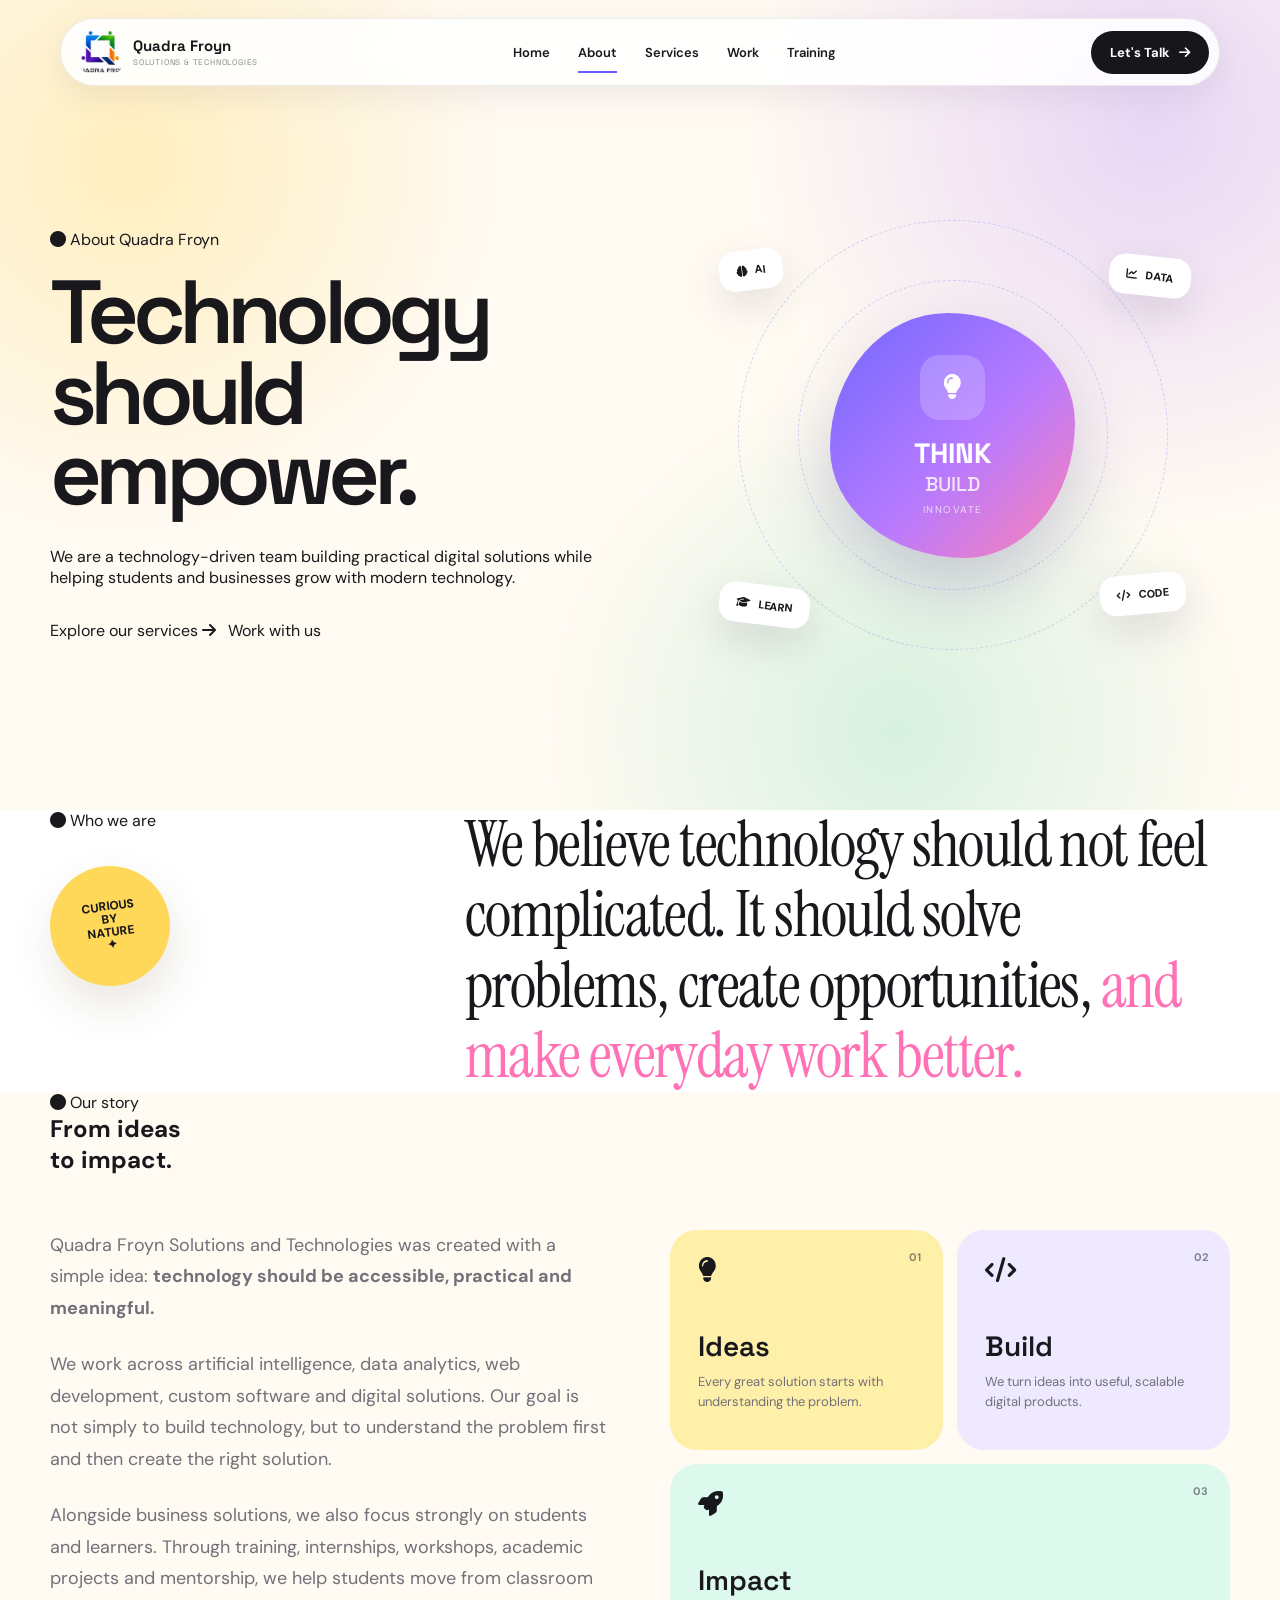
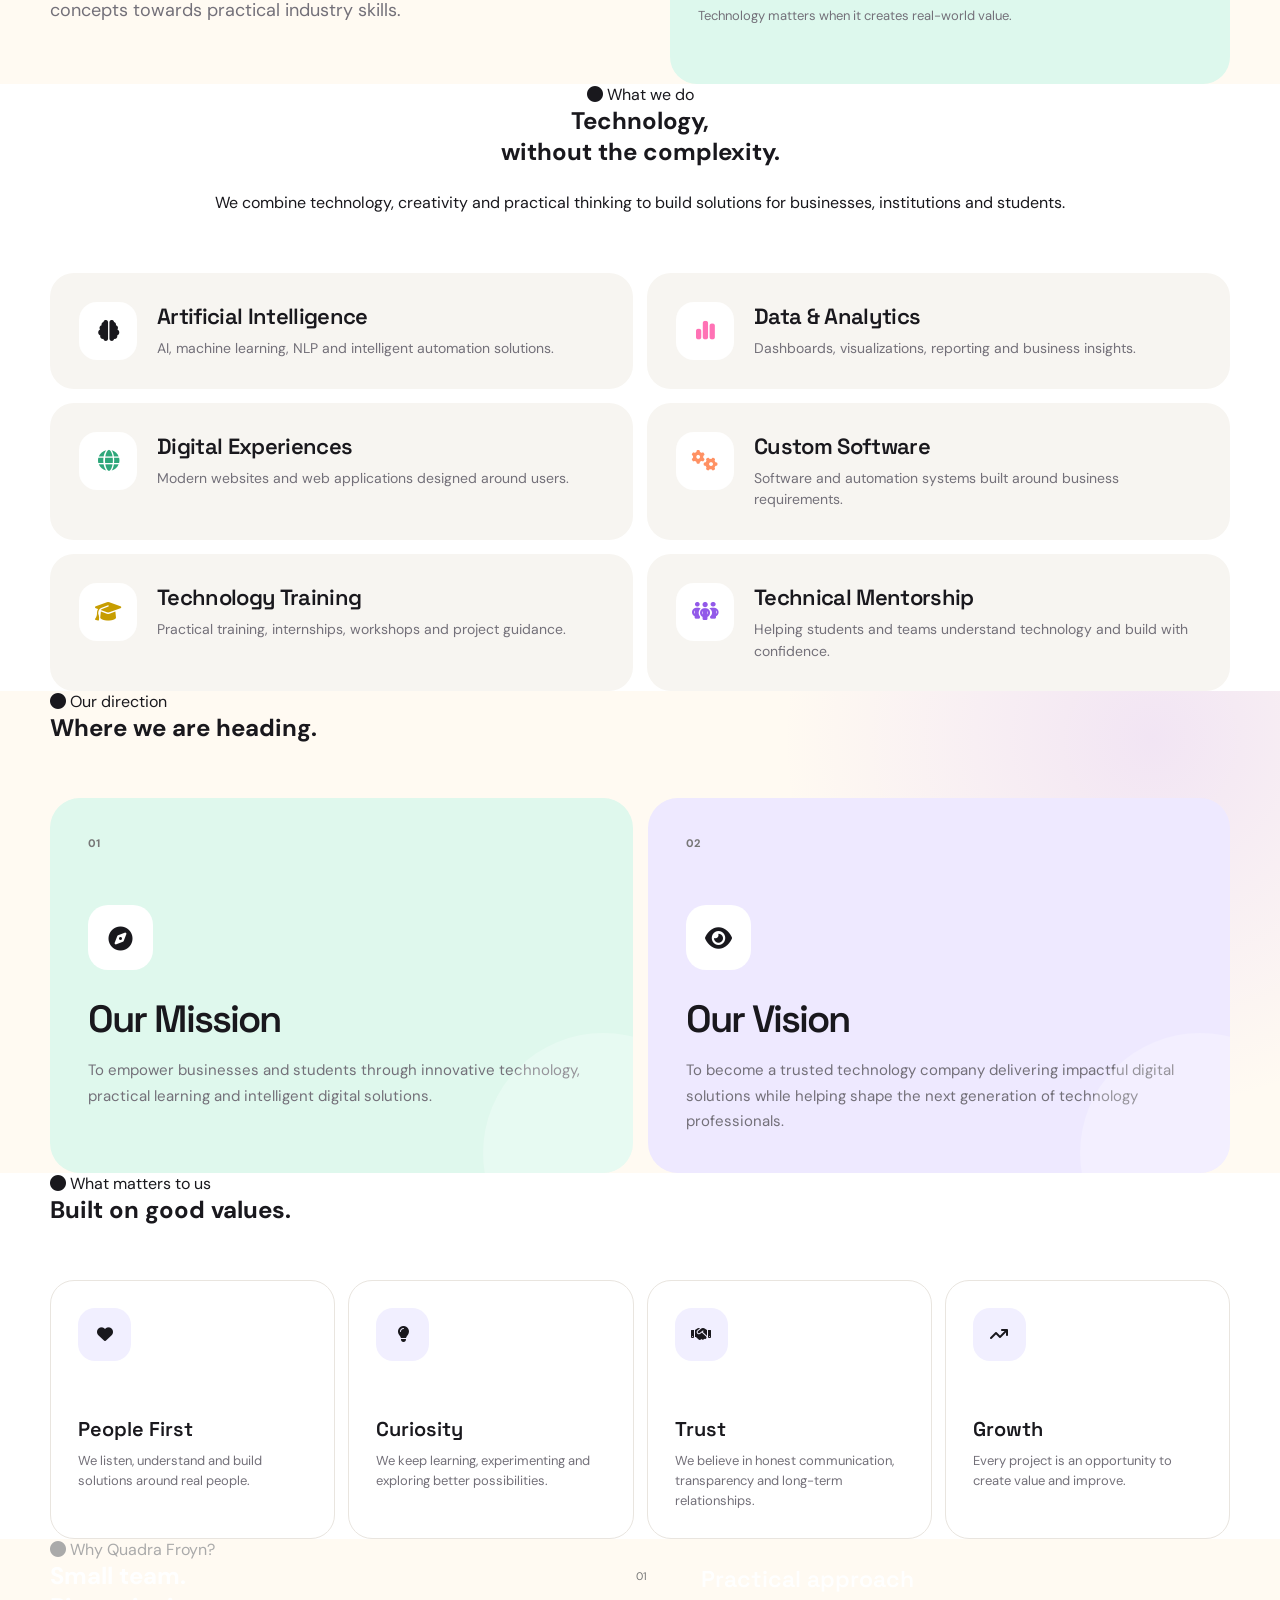
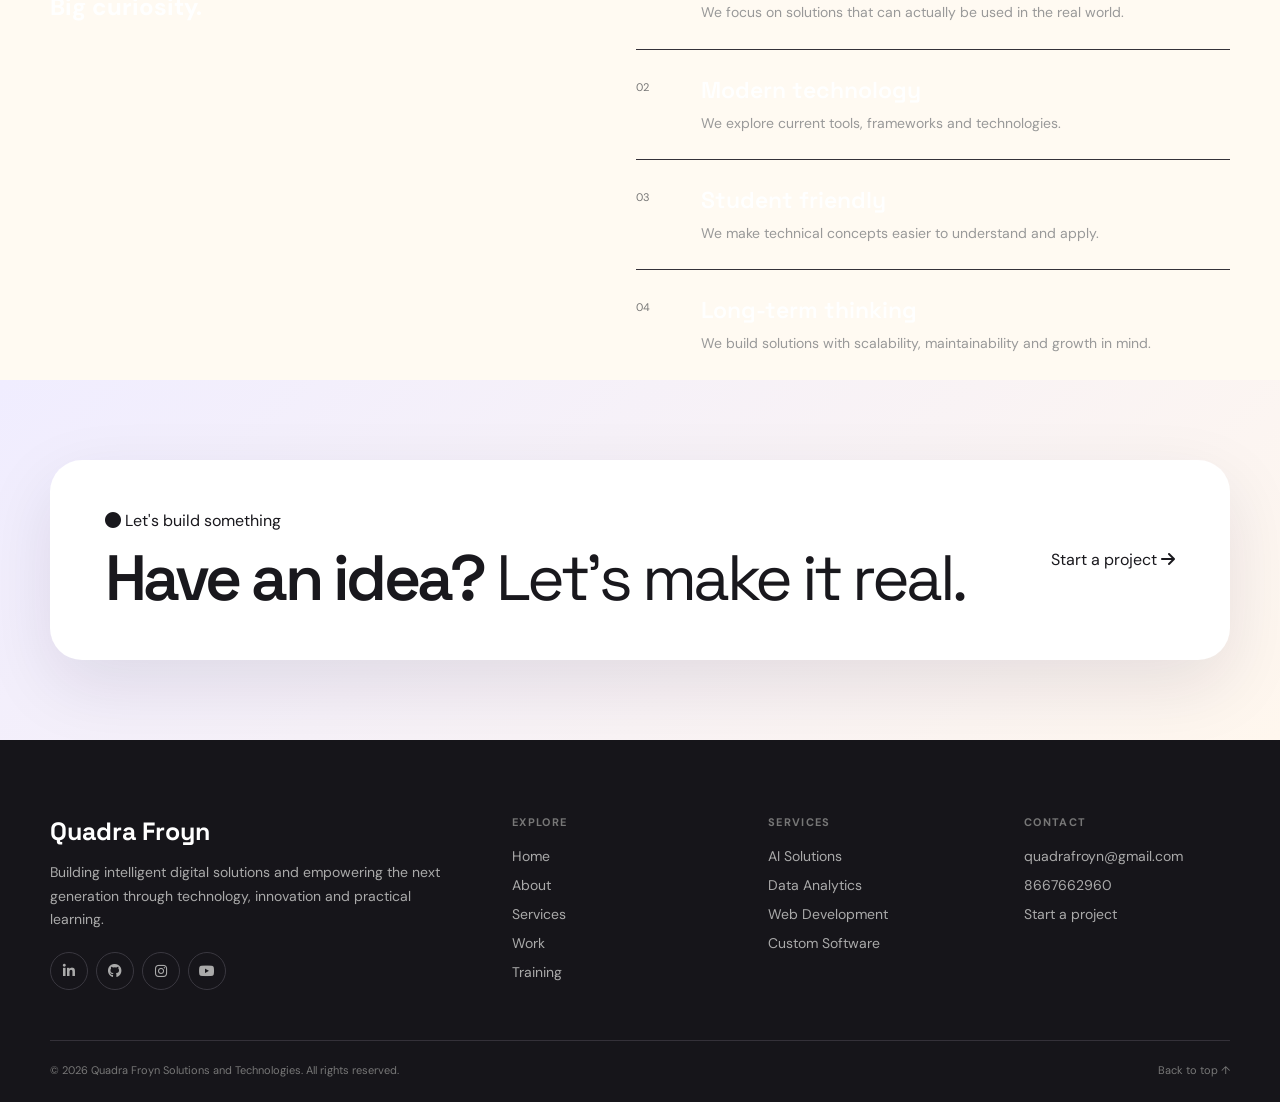
==== about.html @ bec02cf2 "Initial company portfolio" ====
<!DOCTYPE html>
<html lang="en">
<head>
    <meta charset="UTF-8">
    <meta name="viewport" content="width=device-width, initial-scale=1.0">

    <title>About — Quadra Froyn Solutions & Technologies</title>

    <meta
        name="description"
        content="Learn about Quadra Froyn Solutions and Technologies, our mission, vision, technology services and commitment to practical learning."
    >

    <!-- Google Fonts -->
    <link rel="preconnect" href="https://fonts.googleapis.com">
    <link rel="preconnect" href="https://fonts.gstatic.com" crossorigin>

    <link
        href="https://fonts.googleapis.com/css2?family=DM+Sans:wght@400;500;600;700&family=Space+Grotesk:wght@400;500;600;700&family=Instrument+Serif:ital@0;1&display=swap"
        rel="stylesheet"
    >

    <!-- Font Awesome -->
    <link
        rel="stylesheet"
        href="https://cdnjs.cloudflare.com/ajax/libs/font-awesome/6.5.1/css/all.min.css"
    >

    <!-- YOUR CSS -->
    <link rel="stylesheet" href="css/style.css">
</head>

<body>

<!-- ================= NAVBAR ================= -->
<!-- =====================================================
     NAVBAR
===================================================== -->

<header class="navbar" id="navbar">

    <a href="index.html" class="logo-area">

        <img
            src="images/logo (2).jpg"
            alt="Quadra Froyn Logo"
        >

        <div>

            <strong>Quadra Froyn</strong>

            <span>Solutions & Technologies</span>

        </div>

    </a>


    <nav class="desktop-nav">

        <a href="index.html">
            Home
        </a>

        <a href="about.html" class="active">
            About
        </a>

        <a href="services.html">
            Services
        </a>

        <a href="work.html">
            Work
        </a>

        <a href="training.html">
            Training
        </a>

    </nav>


    <a href="contact.html" class="nav-button">

        Let's Talk

        <i class="fa-solid fa-arrow-right"></i>

    </a>


    <button
        class="menu-button"
        id="menuButton"
        type="button"
        aria-label="Open menu"
    >

        <i class="fa-solid fa-bars"></i>

    </button>

</header>



<!-- =====================================================
     MOBILE MENU
===================================================== -->

<div class="mobile-menu" id="mobileMenu">

    <button
        class="close-menu"
        id="closeMenu"
        type="button"
        aria-label="Close menu"
    >

        <i class="fa-solid fa-xmark"></i>

    </button>


    <a href="index.html">
        Home
    </a>

    <a href="about.html" class="active">
        About
    </a>

    <a href="services.html">
        Services
    </a>

    <a href="work.html">
        Work
    </a>

    <a href="training.html">
        Training
    </a>

    <a href="contact.html">
        Contact
    </a>

</div>
<!-- =====================================================
     ABOUT HERO
===================================================== -->

<main>

<section class="about-hero page-hero">

    <div class="container">

        <div class="about-hero-grid">

            <div class="reveal">

                <span class="eyebrow">

                    <i class="fa-solid fa-circle"></i>

                    About Quadra Froyn

                </span>

                <h1>

                    Technology should
                    <span class="serif gradient">
                        empower.
                    </span>

                </h1>

                <p class="lead">

                    We are a technology-driven team building
                    practical digital solutions while helping
                    students and businesses grow with modern
                    technology.

                </p>

                <div class="about-hero-buttons">

                    <a href="services.html"
                       class="btn btn-primary">

                        Explore our services

                        <i class="fa-solid fa-arrow-right"></i>

                    </a>

                    <a href="contact.html"
                       class="btn btn-light">

                        Work with us

                    </a>

                </div>

            </div>


            <!-- VISUAL -->

            <div class="about-visual reveal">

                <div class="about-orbit orbit-one"></div>

                <div class="about-orbit orbit-two"></div>

                <div class="about-center">

                    <div class="about-center-icon">

                        <i class="fa-solid fa-lightbulb"></i>

                    </div>

                    <strong>
                        THINK
                    </strong>

                    <span>
                        BUILD
                    </span>

                    <small>
                        INNOVATE
                    </small>

                </div>


                <div class="about-floating about-float-one">

                    <i class="fa-solid fa-brain"></i>

                    AI

                </div>


                <div class="about-floating about-float-two">

                    <i class="fa-solid fa-chart-line"></i>

                    DATA

                </div>


                <div class="about-floating about-float-three">

                    <i class="fa-solid fa-code"></i>

                    CODE

                </div>


                <div class="about-floating about-float-four">

                    <i class="fa-solid fa-graduation-cap"></i>

                    LEARN

                </div>

            </div>

        </div>

    </div>

</section>


<!-- =====================================================
     INTRODUCTION
===================================================== -->

<section class="section about-intro">

    <div class="container">

        <div class="about-intro-grid">

            <div class="reveal">

                <span class="eyebrow">

                    <i class="fa-solid fa-circle"></i>

                    Who we are

                </span>

                <div class="about-badge">

                    CURIOUS
                    <br>
                    BY
                    <br>
                    NATURE
                    <br>
                    ✦

                </div>

            </div>


            <div class="about-big-text reveal">

                We believe technology
                should not feel complicated.

                <span class="highlight-blue">
                    It should solve problems,
                </span>

                create opportunities,

                <span class="highlight-pink">
                    and make everyday work better.
                </span>

            </div>

        </div>

    </div>

</section>


<!-- =====================================================
     OUR STORY
===================================================== -->

<section class="section story-section">

    <div class="container">

        <div class="story-heading reveal">

            <span class="eyebrow">

                <i class="fa-solid fa-circle"></i>

                Our story

            </span>

            <h2 class="section-title">

                From ideas
                <br>

                <span class="serif gradient">
                    to impact.
                </span>

            </h2>

        </div>


        <div class="story-grid">

            <div class="story-text reveal">

                <p>

                    Quadra Froyn Solutions and Technologies
                    was created with a simple idea:

                    <strong>
                        technology should be accessible,
                        practical and meaningful.
                    </strong>

                </p>

                <p>

                    We work across artificial intelligence,
                    data analytics, web development,
                    custom software and digital solutions.

                    Our goal is not simply to build technology,
                    but to understand the problem first and
                    then create the right solution.

                </p>

                <p>

                    Alongside business solutions, we also
                    focus strongly on students and learners.

                    Through training, internships, workshops,
                    academic projects and mentorship, we help
                    students move from classroom concepts
                    towards practical industry skills.

                </p>

            </div>


            <div class="story-cards reveal">

                <div class="story-card story-card-yellow">

                    <span>01</span>

                    <i class="fa-solid fa-lightbulb"></i>

                    <h3>
                        Ideas
                    </h3>

                    <p>
                        Every great solution starts with
                        understanding the problem.
                    </p>

                </div>


                <div class="story-card story-card-purple">

                    <span>02</span>

                    <i class="fa-solid fa-code"></i>

                    <h3>
                        Build
                    </h3>

                    <p>
                        We turn ideas into useful,
                        scalable digital products.
                    </p>

                </div>


                <div class="story-card story-card-green">

                    <span>03</span>

                    <i class="fa-solid fa-rocket"></i>

                    <h3>
                        Impact
                    </h3>

                    <p>
                        Technology matters when it
                        creates real-world value.
                    </p>

                </div>

            </div>

        </div>

    </div>

</section>


<!-- =====================================================
     WHAT WE DO
===================================================== -->

<section class="section about-services">

    <div class="container">

        <div class="center-heading reveal">

            <span class="eyebrow">

                <i class="fa-solid fa-circle"></i>

                What we do

            </span>

            <h2 class="section-title">

                Technology,
                <br>

                <span class="serif gradient">
                    without the complexity.
                </span>

            </h2>

            <p class="lead center-lead">

                We combine technology, creativity and
                practical thinking to build solutions
                for businesses, institutions and students.

            </p>

        </div>


        <div class="about-capabilities">

            <div class="capability reveal">

                <div class="capability-icon blue">

                    <i class="fa-solid fa-brain"></i>

                </div>

                <div>

                    <h3>
                        Artificial Intelligence
                    </h3>

                    <p>
                        AI, machine learning, NLP and
                        intelligent automation solutions.
                    </p>

                </div>

            </div>


            <div class="capability reveal">

                <div class="capability-icon pink">

                    <i class="fa-solid fa-chart-simple"></i>

                </div>

                <div>

                    <h3>
                        Data & Analytics
                    </h3>

                    <p>
                        Dashboards, visualizations,
                        reporting and business insights.
                    </p>

                </div>

            </div>


            <div class="capability reveal">

                <div class="capability-icon green">

                    <i class="fa-solid fa-globe"></i>

                </div>

                <div>

                    <h3>
                        Digital Experiences
                    </h3>

                    <p>
                        Modern websites and web applications
                        designed around users.
                    </p>

                </div>

            </div>


            <div class="capability reveal">

                <div class="capability-icon orange">

                    <i class="fa-solid fa-gears"></i>

                </div>

                <div>

                    <h3>
                        Custom Software
                    </h3>

                    <p>
                        Software and automation systems
                        built around business requirements.
                    </p>

                </div>

            </div>


            <div class="capability reveal">

                <div class="capability-icon yellow">

                    <i class="fa-solid fa-graduation-cap"></i>

                </div>

                <div>

                    <h3>
                        Technology Training
                    </h3>

                    <p>
                        Practical training, internships,
                        workshops and project guidance.
                    </p>

                </div>

            </div>


            <div class="capability reveal">

                <div class="capability-icon purple">

                    <i class="fa-solid fa-people-group"></i>

                </div>

                <div>

                    <h3>
                        Technical Mentorship
                    </h3>

                    <p>
                        Helping students and teams understand
                        technology and build with confidence.
                    </p>

                </div>

            </div>

        </div>

    </div>

</section>


<!-- =====================================================
     MISSION & VISION
===================================================== -->

<section class="section mission-section">

    <div class="container">

        <div class="mission-header reveal">

            <span class="eyebrow">

                <i class="fa-solid fa-circle"></i>

                Our direction

            </span>

            <h2 class="section-title">

                Where we are
                <span class="serif gradient">
                    heading.
                </span>

            </h2>

        </div>


        <div class="mission-grid">

            <article class="mission-card mission-card-green reveal">

                <div class="mission-number">
                    01
                </div>

                <div class="mission-icon">

                    <i class="fa-solid fa-compass"></i>

                </div>

                <h3>
                    Our Mission
                </h3>

                <p>

                    To empower businesses and students
                    through innovative technology,
                    practical learning and intelligent
                    digital solutions.

                </p>

            </article>


            <article class="mission-card mission-card-purple reveal">

                <div class="mission-number">
                    02
                </div>

                <div class="mission-icon">

                    <i class="fa-solid fa-eye"></i>

                </div>

                <h3>
                    Our Vision
                </h3>

                <p>

                    To become a trusted technology company
                    delivering impactful digital solutions
                    while helping shape the next generation
                    of technology professionals.

                </p>

            </article>

        </div>

    </div>

</section>


<!-- =====================================================
     VALUES
===================================================== -->

<section class="section values-section">

    <div class="container">

        <div class="values-heading reveal">

            <span class="eyebrow">

                <i class="fa-solid fa-circle"></i>

                What matters to us

            </span>

            <h2 class="section-title">

                Built on
                <span class="serif gradient">
                    good values.
                </span>

            </h2>

        </div>


        <div class="values-grid">

            <article class="value-card reveal">

                <div class="value-icon">
                    <i class="fa-solid fa-heart"></i>
                </div>

                <h3>
                    People First
                </h3>

                <p>
                    We listen, understand and build
                    solutions around real people.
                </p>

            </article>


            <article class="value-card reveal">

                <div class="value-icon">
                    <i class="fa-solid fa-lightbulb"></i>
                </div>

                <h3>
                    Curiosity
                </h3>

                <p>
                    We keep learning, experimenting
                    and exploring better possibilities.
                </p>

            </article>


            <article class="value-card reveal">

                <div class="value-icon">
                    <i class="fa-solid fa-handshake"></i>
                </div>

                <h3>
                    Trust
                </h3>

                <p>
                    We believe in honest communication,
                    transparency and long-term relationships.
                </p>

            </article>


            <article class="value-card reveal">

                <div class="value-icon">
                    <i class="fa-solid fa-arrow-trend-up"></i>
                </div>

                <h3>
                    Growth
                </h3>

                <p>
                    Every project is an opportunity
                    to create value and improve.
                </p>

            </article>

        </div>

    </div>

</section>


<!-- =====================================================
     WHY QUADRA FROYN
===================================================== -->

<section class="section why-about-section">

    <div class="container">

        <div class="why-about-grid">

            <div class="why-about-title reveal">

                <span class="eyebrow">

                    <i class="fa-solid fa-circle"></i>

                    Why Quadra Froyn?

                </span>

                <h2 class="section-title">

                    Small team.
                    <br>

                    <span class="serif gradient">
                        Big curiosity.
                    </span>

                </h2>

            </div>


            <div class="why-about-list">

                <div class="why-about-item reveal">

                    <span>01</span>

                    <div>

                        <h3>
                            Practical approach
                        </h3>

                        <p>
                            We focus on solutions that can
                            actually be used in the real world.
                        </p>

                    </div>

                </div>


                <div class="why-about-item reveal">

                    <span>02</span>

                    <div>

                        <h3>
                            Modern technology
                        </h3>

                        <p>
                            We explore current tools,
                            frameworks and technologies.
                        </p>

                    </div>

                </div>


                <div class="why-about-item reveal">

                    <span>03</span>

                    <div>

                        <h3>
                            Student friendly
                        </h3>

                        <p>
                            We make technical concepts easier
                            to understand and apply.
                        </p>

                    </div>

                </div>


                <div class="why-about-item reveal">

                    <span>04</span>

                    <div>

                        <h3>
                            Long-term thinking
                        </h3>

                        <p>
                            We build solutions with scalability,
                            maintainability and growth in mind.
                        </p>

                    </div>

                </div>

            </div>

        </div>

    </div>

</section>


<!-- =====================================================
     CTA
===================================================== -->

<section class="about-cta">

    <div class="container">

        <div class="about-cta-box reveal">

            <div>

                <span class="eyebrow">

                    <i class="fa-solid fa-circle"></i>

                    Let's build something

                </span>

                <h2>

                    Have an idea?

                    <span class="serif">
                        Let's make it real.
                    </span>

                </h2>

            </div>


            <a href="contact.html"
               class="btn btn-primary">

                Start a project

                <i class="fa-solid fa-arrow-right"></i>

            </a>

        </div>

    </div>

</section>

</main>


<!-- =====================================================
     FOOTER
===================================================== -->

<footer class="footer">

    <div class="container">

        <div class="footer-top">

            <!-- BRAND -->
            <div class="footer-brand">

                <h3>Quadra Froyn</h3>

                <p>
                    Building intelligent digital solutions and empowering
                    the next generation through technology, innovation
                    and practical learning.
                </p>

                <div class="social">

                    <a
                        href="https://www.linkedin.com/company/quadrafroynsolutions"
                        target="_blank"
                        rel="noopener noreferrer"
                        aria-label="LinkedIn"
                    >
                        <i class="fa-brands fa-linkedin-in"></i>
                    </a>

                    <a
                        href="https://github.com/quadrafroyn2026"
                        target="_blank"
                        rel="noopener noreferrer"
                        aria-label="GitHub"
                    >
                        <i class="fa-brands fa-github"></i>
                    </a>

                    <a
                        href="https://www.instagram.com/quadrafroyn_/"
                        target="_blank"
                        rel="noopener noreferrer"
                        aria-label="Instagram"
                    >
                        <i class="fa-brands fa-instagram"></i>
                    </a>

                    <a
                        href="https://www.youtube.com/@QuadraFroynSolutions"
                        target="_blank"
                        rel="noopener noreferrer"
                        aria-label="YouTube"
                    >
                        <i class="fa-brands fa-youtube"></i>
                    </a>

                </div>

            </div>


            <!-- EXPLORE -->
            <div>

                <h5>Explore</h5>

                <div class="footer-links">

                    <a href="index.html">Home</a>

                    <a href="about.html">About</a>

                    <a href="services.html">Services</a>

                    <a href="work.html">Work</a>

                    <a href="training.html">Training</a>

                </div>

            </div>


            <!-- SERVICES -->
            <div>

                <h5>Services</h5>

                <div class="footer-links">

                    <a href="services.html#ai">
                        AI Solutions
                    </a>

                    <a href="services.html#analytics">
                        Data Analytics
                    </a>

                    <a href="services.html#web">
                        Web Development
                    </a>

                    <a href="services.html#software">
                        Custom Software
                    </a>

                </div>

            </div>


            <!-- CONTACT -->
            <div>

                <h5>Contact</h5>

                <div class="footer-links">

                    <a href="mailto:quadrafroyn@gmail.com">
                        quadrafroyn@gmail.com
                    </a>

                    <a href="tel:+918667662960">
                        8667662960
                    </a>

                    <a href="contact.html">
                        Start a project
                    </a>

                </div>

            </div>

        </div>


        <!-- FOOTER BOTTOM -->
        <div class="bottom">

            <span>
                © 2026 Quadra Froyn Solutions and Technologies.
                All rights reserved.
            </span>

            <a href="#top">
                Back to top ↑
            </a>

        </div>

    </div>

</footer>
---- css/style.css ----
/* =========================================================
   QUADRA FROYN
   MAIN WEBSITE STYLES
========================================================= */

:root {

    --black: #17161b;
    --dark: #211f26;

    --cream: #fffaf2;
    --white: #ffffff;

    --text: #19181d;
    --muted: #737079;

    --purple: #695cff;
    --purple-light: #eeeaff;

    --pink: #ff72b5;
    --orange: #ff9163;

    --green: #66d7a8;
    --yellow: #ffd85a;

    --line: #e9e5df;

    --radius: 28px;

    --shadow:
        0 25px 70px rgba(28, 23, 55, 0.10);

    --ease:
        cubic-bezier(.16, 1, .3, 1);
}


/* =========================================================
   RESET
========================================================= */

* {
    margin: 0;
    padding: 0;
    box-sizing: border-box;
}

html {
    scroll-behavior: smooth;
}

body {
    font-family: "DM Sans", sans-serif;
    background: var(--cream);
    color: var(--text);
    overflow-x: hidden;
}

body.menu-open {
    overflow: hidden;
}

a {
    color: inherit;
    text-decoration: none;
}

button,
input,
textarea,
select {
    font: inherit;
}

img {
    width: 100%;
    display: block;
}

::selection {
    background: var(--purple);
    color: white;
}

.container {
    width: min(1180px, calc(100% - 40px));
    margin: auto;
}

.section-padding {
    padding: 120px 0;
}


/* =========================================================
   NAVBAR
========================================================= */

.navbar {

    position: fixed;
    z-index: 1000;

    top: 18px;
    left: 50%;

    transform: translateX(-50%);

    width: min(1160px, calc(100% - 30px));
    height: 68px;

    display: flex;
    align-items: center;
    justify-content: space-between;

    padding: 0 10px 0 18px;

    background: rgba(255,255,255,.88);

    backdrop-filter: blur(20px);

    border: 1px solid rgba(20,20,20,.08);

    border-radius: 999px;

    box-shadow:
        0 10px 35px rgba(30,20,60,.07);

    transition: .4s var(--ease);
}

.navbar.scrolled {

    top: 10px;

    box-shadow:
        0 18px 50px rgba(30,20,60,.14);
}


/* LOGO */

.logo-area {

    display: flex;
    align-items: center;

    gap: 10px;

    font-family: "Space Grotesk";
}

.logo-area img {

    width: 44px;
    height: 44px;

    object-fit: cover;

    border-radius: 12px;
}

.logo-area strong {

    display: block;

    font-size: 15px;
    line-height: 1;
}

.logo-area span {

    display: block;

    margin-top: 4px;

    font-size: 8px;

    color: #888;

    letter-spacing: .1em;

    text-transform: uppercase;
}


/* DESKTOP NAV */

.desktop-nav {

    display: flex;

    gap: 28px;

    font-size: 13px;

    font-weight: 600;
}

.desktop-nav a {

    position: relative;

    padding: 5px 0;
}

.desktop-nav a::after {

    content: "";

    position: absolute;

    left: 0;
    bottom: -7px;

    width: 100%;
    height: 2px;

    background: var(--purple);

    transform: scaleX(0);

    transform-origin: right;

    transition: .3s;
}

.desktop-nav a:hover::after,
.desktop-nav a.active::after {

    transform: scaleX(1);

    transform-origin: left;
}


/* NAV BUTTON */

.nav-button {

    display: inline-flex;

    align-items: center;

    gap: 9px;

    background: var(--black);

    color: white;

    padding: 13px 19px;

    border-radius: 999px;

    font-weight: 700;

    font-size: 13px;

    transition: .35s var(--ease);
}

.nav-button:hover {

    background: var(--purple);

    transform: translateY(-2px);
}


/* MOBILE BUTTON */

.menu-button {

    display: none;

    width: 44px;
    height: 44px;

    border: none;

    border-radius: 50%;

    background: var(--black);

    color: white;

    cursor: pointer;
}


/* MOBILE MENU */

.mobile-menu {

    position: fixed;

    z-index: 2000;

    inset: 0;

    background: var(--cream);

    display: flex;

    flex-direction: column;

    justify-content: center;

    align-items: center;

    gap: 20px;

    transform: translateY(-110%);

    transition: .65s var(--ease);
}

.mobile-menu.open {
    transform: translateY(0);
}

.mobile-menu a {

    font-family: "Space Grotesk";

    font-size: 42px;

    font-weight: 600;

    letter-spacing: -.05em;
}

.close-menu {

    position: absolute;

    top: 25px;
    right: 25px;

    width: 45px;
    height: 45px;

    border: none;

    background: var(--black);

    color: white;

    border-radius: 50%;

    cursor: pointer;
}


/* =========================================================
   HERO
========================================================= */

.hero {

    min-height: 100vh;

    position: relative;

    overflow: hidden;

    padding: 165px 0 70px;

    background:

        radial-gradient(
            circle at 10% 20%,
            rgba(255,216,90,.30),
            transparent 27%
        ),

        radial-gradient(
            circle at 90% 15%,
            rgba(166,108,255,.25),
            transparent 30%
        ),

        radial-gradient(
            circle at 70% 90%,
            rgba(102,215,168,.25),
            transparent 28%
        ),

        var(--cream);
}

.hero-container {

    display: grid;

    grid-template-columns:
        1fr
        1fr;

    gap: 70px;

    align-items: center;

    min-height: 700px;
}


/* HERO CONTENT */

.availability {

    display: inline-flex;

    align-items: center;

    gap: 9px;

    padding: 9px 14px;

    background: white;

    border-radius: 999px;

    font-size: 11px;

    font-weight: 700;

    box-shadow:
        0 8px 30px rgba(30,20,40,.07);

    margin-bottom: 25px;
}

.availability span {

    width: 8px;
    height: 8px;

    border-radius: 50%;

    background: var(--green);

    box-shadow:
        0 0 0 7px rgba(102,215,168,.18);

    animation: pulse 2s infinite;
}

@keyframes pulse {

    50% {
        box-shadow:
            0 0 0 13px transparent;
    }
}


.hero-small {

    color: var(--muted);

    font-size: 11px;

    font-weight: 700;

    letter-spacing: .14em;

    margin-bottom: 18px;
}

.hero h1 {

    font-family: "Space Grotesk";

    font-size: clamp(60px, 7.5vw, 105px);

    line-height: .88;

    letter-spacing: -.075em;

    font-weight: 600;
}

.hero h1 .highlight {

    position: relative;

    display: inline-block;

    color: var(--purple);
}

.hero h1 .highlight::after {

    content: "";

    position: absolute;

    left: 4%;
    right: 2%;

    bottom: -7px;

    height: 8px;

    background: var(--yellow);

    border-radius: 50%;

    transform: rotate(-2deg);

    z-index: -1;
}

.hero h1 em {

    font-family: "Instrument Serif";

    font-weight: 400;

    color: var(--pink);

    letter-spacing: -.02em;
}


.hero-description {

    max-width: 570px;

    margin: 32px 0;

    color: var(--muted);

    font-size: 17px;

    line-height: 1.7;
}


/* BUTTONS */

.hero-buttons {

    display: flex;

    gap: 12px;

    flex-wrap: wrap;
}

.button {

    display: inline-flex;

    align-items: center;

    justify-content: center;

    gap: 10px;

    border-radius: 999px;

    padding: 15px 21px;

    font-weight: 700;

    font-size: 13px;

    transition: .35s var(--ease);
}

.primary-button {

    background: var(--black);

    color: white;
}

.primary-button:hover {

    background: var(--purple);

    transform: translateY(-4px);

    box-shadow:
        0 14px 30px rgba(105,92,255,.25);
}

.secondary-button {

    background: white;

    border: 1px solid var(--line);
}

.secondary-button:hover {

    transform: translateY(-4px);

    box-shadow: var(--shadow);
}


/* HERO STATS */

.hero-mini-stats {

    display: flex;

    gap: 10px;

    margin-top: 45px;
}

.hero-mini-stats div {

    padding-right: 30px;

    border-right: 1px solid #ddd7ce;
}

.hero-mini-stats div:last-child {

    border: none;
}

.hero-mini-stats strong {

    display: block;

    font-family: "Space Grotesk";

    font-size: 27px;
}

.hero-mini-stats span {

    color: var(--muted);

    font-size: 10px;

    text-transform: uppercase;

    letter-spacing: .1em;
}


/* =========================================================
   HERO VISUAL
========================================================= */

.hero-visual {

    position: relative;

    min-height: 560px;

    display: grid;

    place-items: center;
}

.visual-circle {

    width: 400px;
    height: 400px;

    position: relative;

    display: grid;

    place-items: center;

    background:
        linear-gradient(
            135deg,
            #655cff,
            #a978ff 55%,
            #ff79b5
        );

    border-radius:
        55% 45% 60% 40% /
        45% 55% 45% 55%;

    box-shadow:
        0 35px 80px rgba(70,50,150,.22);

    animation:
        morph 9s ease-in-out infinite,
        float 6s ease-in-out infinite;
}

.visual-circle::before {

    content: "";

    position: absolute;

    inset: 30px;

    border: 2px dashed rgba(255,255,255,.6);

    border-radius: inherit;
}

@keyframes morph {

    0%,100% {
        border-radius:
            55% 45% 60% 40% /
            45% 55% 45% 55%;
    }

    50% {
        border-radius:
            42% 58% 45% 55% /
            60% 40% 60% 40%;
    }
}

@keyframes float {

    50% {
        transform: translateY(-15px) rotate(2deg);
    }
}

.circle-content {

    color: white;

    text-align: center;

    position: relative;
}

.sparkle {

    font-size: 65px;

    margin-bottom: 10px;
}

.circle-content h3 {

    font-family: "Space Grotesk";

    font-size: 43px;

    line-height: .9;

    letter-spacing: -.06em;
}

.circle-content h3 span {

    color: var(--yellow);
}


/* FLOATING CARDS */

.floating-card {

    position: absolute;

    display: flex;

    align-items: center;

    gap: 12px;

    background: white;

    padding: 13px 17px;

    border-radius: 18px;

    box-shadow:
        0 20px 40px rgba(30,20,60,.13);

    animation: floatCard 5s ease-in-out infinite;
}

@keyframes floatCard {

    50% {
        transform: translateY(-12px) rotate(2deg);
    }
}

.floating-card strong {

    display: block;

    font-size: 12px;
}

.floating-card span {

    display: block;

    color: var(--muted);

    font-size: 10px;
}

.card-icon {

    width: 38px;
    height: 38px;

    display: grid;
    place-items: center;

    background: var(--purple-light);

    color: var(--purple);

    border-radius: 12px;
}

.card-ai {

    top: 12%;

    left: 3%;
}

.card-data {

    right: 0;

    bottom: 20%;

    animation-delay: -2s;
}

.card-web {

    left: 8%;

    bottom: 10%;

    background: var(--black);

    color: white;

    animation-delay: -3s;
}

.card-web i {

    color: var(--green);
}

.tiny-dot {

    position: absolute;

    border-radius: 50%;

    animation: floatCard 5s infinite;
}

.dot-yellow {

    width: 80px;
    height: 80px;

    background: var(--yellow);

    top: 5%;
    right: 8%;
}

.dot-green {

    width: 100px;
    height: 100px;

    background: var(--green);

    bottom: 7%;
    right: 5%;
}

.dot-blue {

    width: 45px;
    height: 45px;

    background: var(--purple);

    bottom: 28%;
    left: 0;
}


/* =========================================================
   MARQUEE
========================================================= */

.marquee-section {

    overflow: hidden;

    background: var(--black);

    color: white;

    transform:
        rotate(-1deg)
        scale(1.03);

    padding: 20px 0;
}

.marquee-track {

    display: flex;

    width: max-content;

    align-items: center;

    animation:
        marquee 28s linear infinite;
}

.marquee-track span {

    font-family: "Space Grotesk";

    font-size: 20px;

    white-space: nowrap;

    padding: 0 25px;
}

.marquee-track b {

    color: var(--yellow);

    font-size: 18px;
}

@keyframes marquee {

    to {
        transform: translateX(-50%);
    }
}


/* =========================================================
   SECTION LABEL
========================================================= */

.section-label {

    display: flex;

    align-items: center;

    gap: 8px;

    color: var(--muted);

    font-size: 11px;

    font-weight: 700;

    letter-spacing: .14em;
}

.section-label span {

    width: 7px;
    height: 7px;

    border-radius: 50%;

    background: var(--purple);
}


/* =========================================================
   INTRO
========================================================= */

.intro {

    background: var(--cream);
}

.intro-grid {

    display: grid;

    grid-template-columns: .7fr 1.5fr;

    gap: 90px;

    margin-top: 55px;
}

.round-badge {

    width: 130px;
    height: 130px;

    border-radius: 50%;

    background: var(--yellow);

    display: flex;

    flex-direction: column;

    justify-content: center;

    align-items: center;

    font-weight: 800;

    font-size: 13px;

    line-height: 1.05;

    transform: rotate(-8deg);
}

.round-badge b {

    margin-top: 8px;
}

.intro-left p {

    margin-top: 30px;

    color: var(--muted);

    max-width: 250px;

    line-height: 1.6;
}

.intro-right h2 {

    font-family: "Instrument Serif";

    font-size: clamp(40px, 5vw, 70px);

    font-weight: 400;

    line-height: 1.03;

    letter-spacing: -.02em;
}

.intro-right h2 .purple {

    color: var(--purple);
}

.intro-right h2 .pink {

    color: var(--pink);
}

.intro-right > p {

    max-width: 650px;

    color: var(--muted);

    line-height: 1.7;

    margin: 28px 0;
}

.text-link {

    display: inline-flex;

    gap: 10px;

    align-items: center;

    font-weight: 700;

    font-size: 13px;

    border-bottom: 2px solid var(--black);

    padding-bottom: 5px;
}


/* =========================================================
   SERVICES
========================================================= */

.services-section {

    background: white;
}

.section-heading {

    display: flex;

    justify-content: space-between;

    align-items: end;

    gap: 40px;

    margin-top: 18px;
}

.section-heading h2 {

    font-family: "Space Grotesk";

    font-size: clamp(45px, 6vw, 75px);

    line-height: .95;

    letter-spacing: -.06em;
}

.section-heading h2 em {

    font-family: "Instrument Serif";

    font-weight: 400;

    color: var(--purple);
}

.section-heading p {

    max-width: 420px;

    color: var(--muted);

    line-height: 1.6;
}

.service-grid {

    display: grid;

    grid-template-columns: repeat(4, 1fr);

    gap: 14px;

    margin-top: 55px;
}

.service-card {

    min-height: 350px;

    padding: 27px;

    border-radius: var(--radius);

    position: relative;

    overflow: hidden;

    transition: .5s var(--ease);
}

.service-card:hover {

    transform: translateY(-9px) rotate(.5deg);

    box-shadow: var(--shadow);
}

.service-purple {
    background: #efedff;
}

.service-green {
    background: #e9f9f2;
}

.service-orange {
    background: #fff0e8;
}

.service-yellow {
    background: #fff7d9;
}

.service-number {

    position: absolute;

    top: 22px;
    right: 22px;

    color: #aaa;

    font-size: 11px;

    font-weight: 700;
}

.service-icon {

    width: 58px;
    height: 58px;

    border-radius: 18px;

    background: white;

    display: grid;

    place-items: center;

    font-size: 22px;

    color: var(--purple);

    margin-bottom: 80px;

    box-shadow:
        0 10px 25px rgba(20,20,20,.07);

    transition: .4s var(--ease);
}

.service-card:hover .service-icon {

    transform:
        rotate(-10deg)
        scale(1.1);
}

.service-card h3 {

    font-family: "Space Grotesk";

    font-size: 24px;

    letter-spacing: -.04em;

    margin-bottom: 12px;
}

.service-card p {

    color: var(--muted);

    font-size: 13px;

    line-height: 1.6;
}

.service-arrow {

    position: absolute;

    right: 25px;
    bottom: 25px;

    width: 38px;
    height: 38px;

    display: grid;

    place-items: center;

    background: white;

    border-radius: 50%;

    font-size: 12px;
}

.center-button {

    text-align: center;

    margin-top: 45px;
}


/* =========================================================
   WORK
========================================================= */

.work-section {

    background: var(--black);

    color: white;
}

.light-label {
    color: #aaa;
}

.light-label span {
    background: var(--yellow);
}

.work-heading {

    display: flex;

    align-items: end;

    justify-content: space-between;

    margin-top: 18px;
}

.work-heading h2 {

    font-family: "Space Grotesk";

    font-size: clamp(48px, 6vw, 78px);

    line-height: .9;

    letter-spacing: -.06em;
}

.work-heading h2 em {

    font-family: "Instrument Serif";

    font-weight: 400;

    color: var(--yellow);
}

.light-link {

    display: flex;

    gap: 10px;

    align-items: center;

    font-size: 13px;

    font-weight: 700;

    color: #ddd;
}

.work-grid {

    display: grid;

    grid-template-columns:
        1.35fr
        .65fr;

    grid-template-rows:
        320px
        320px;

    gap: 14px;

    margin-top: 55px;
}

.work-card {

    position: relative;

    overflow: hidden;

    border-radius: 28px;

    background: #302d36;
}

.work-card.work-large {

    grid-row: span 2;
}

.work-card img {

    width: 100%;
    height: 100%;

    object-fit: cover;

    transition:
        transform .7s var(--ease);
}

.work-card::after {

    content: "";

    position: absolute;

    inset: 0;

    background:
        linear-gradient(
            to top,
            rgba(0,0,0,.85),
            rgba(0,0,0,.05) 70%
        );
}

.work-card:hover img {

    transform: scale(1.07);
}

.work-overlay {

    position: absolute;

    z-index: 2;

    left: 25px;
    right: 25px;
    bottom: 24px;
}

.work-overlay span {

    font-size: 9px;

    letter-spacing: .12em;

    color: #ddd;
}

.work-overlay h3 {

    max-width: 450px;

    font-family: "Space Grotesk";

    font-size: 27px;

    line-height: 1;

    letter-spacing: -.04em;

    margin-top: 7px;
}

.work-overlay > i {

    position: absolute;

    right: 0;
    bottom: 0;

    width: 40px;
    height: 40px;

    display: grid;

    place-items: center;

    border-radius: 50%;

    background: white;

    color: var(--black);

    font-size: 12px;
}


/* =========================================================
   PRODUCT
========================================================= */

.product-box {

    display: grid;

    grid-template-columns:
        1fr
        .9fr;

    gap: 60px;

    align-items: center;

    padding: 60px;

    background:
        linear-gradient(
            135deg,
            #eeebff,
            #fff7ef
        );

    border-radius: 35px;

    overflow: hidden;

    position: relative;
}

.product-box::before {

    content: "";

    position: absolute;

    width: 350px;
    height: 350px;

    background: #a891ff;

    opacity: .14;

    border-radius: 50%;

    right: -120px;
    top: -120px;
}

.product-label {

    color: #777;

    font-size: 10px;

    font-weight: 700;

    letter-spacing: .12em;
}

.product-content h2 {

    font-family: "Space Grotesk";

    font-size: clamp(50px, 6vw, 80px);

    line-height: .9;

    letter-spacing: -.07em;

    margin: 15px 0;
}

.product-content h2 em {

    font-family: "Instrument Serif";

    color: var(--purple);

    font-weight: 400;
}

.product-content p {

    max-width: 480px;

    color: var(--muted);

    line-height: 1.7;

    margin-bottom: 25px;
}

.product-image {

    position: relative;

    transform: rotate(3deg);

    transition: .5s var(--ease);
}

.product-box:hover .product-image {

    transform: rotate(0) scale(1.03);
}

.browser-window {

    background: white;

    border-radius: 20px;

    overflow: hidden;

    box-shadow:
        0 25px 60px rgba(50,35,100,.15);
}

.browser-header {

    height: 35px;

    display: flex;

    align-items: center;

    gap: 5px;

    padding: 0 12px;

    background: #f3f2f5;
}

.browser-header span {

    width: 7px;
    height: 7px;

    border-radius: 50%;

    background: #c8c5cc;
}

.browser-content {

    min-height: 280px;

    padding: 35px;

    background:
        linear-gradient(
            135deg,
            #fff,
            #f4f0ff
        );
}

.fake-logo {

    font-family: "Space Grotesk";

    font-weight: 800;

    font-size: 12px;
}

.fake-heading {

    font-family: "Space Grotesk";

    font-size: 42px;

    line-height: .9;

    font-weight: 700;

    letter-spacing: -.07em;

    margin: 35px 0 25px;
}

.fake-button {

    display: inline-block;

    padding: 12px 18px;

    border-radius: 999px;

    background: var(--purple);

    color: white;

    font-size: 11px;

    font-weight: 700;
}


/* =========================================================
   TRAINING
========================================================= */

.training-section {

    background: #fff0d8;
}

.training-grid {

    display: grid;

    grid-template-columns:
        .9fr
        1.1fr;

    gap: 80px;

    align-items: center;
}

.training-title {

    font-family: "Space Grotesk";

    font-size: clamp(50px, 6vw, 78px);

    line-height: .92;

    letter-spacing: -.07em;

    margin: 18px 0 25px;
}

.training-title em {

    font-family: "Instrument Serif";

    color: var(--purple);

    font-weight: 400;
}

.training-description {

    max-width: 520px;

    color: var(--muted);

    line-height: 1.7;

    margin-bottom: 28px;
}

.training-list {

    display: grid;

    gap: 10px;
}

.training-item {

    display: flex;

    align-items: center;

    gap: 16px;

    padding: 19px;

    background: white;

    border-radius: 20px;

    transition: .4s var(--ease);
}

.training-item:hover {

    transform: translateX(8px);

    box-shadow:
        0 15px 35px rgba(30,20,40,.08);
}

.training-icon {

    width: 48px;
    height: 48px;

    display: grid;

    place-items: center;

    border-radius: 15px;

    background: #efebff;

    color: var(--purple);
}

.training-item strong {

    display: block;

    font-size: 14px;
}

.training-item span {

    display: block;

    margin-top: 3px;

    color: var(--muted);

    font-size: 11px;
}


/* =========================================================
   WHY
========================================================= */

.why-title {

    font-family: "Space Grotesk";

    font-size: clamp(50px, 6vw, 78px);

    line-height: .9;

    letter-spacing: -.07em;

    margin-top: 18px;
}

.why-title em {

    font-family: "Instrument Serif";

    color: var(--pink);

    font-weight: 400;
}

.why-grid {

    display: grid;

    grid-template-columns:
        repeat(4, 1fr);

    gap: 12px;

    margin-top: 55px;
}

.why-card {

    min-height: 210px;

    padding: 25px;

    border: 1px solid var(--line);

    border-radius: 23px;

    background: white;

    transition: .4s var(--ease);
}

.why-card:hover {

    transform: translateY(-7px);

    box-shadow: var(--shadow);
}

.why-card i {

    color: var(--purple);

    font-size: 20px;

    margin-bottom: 50px;
}

.why-card h3 {

    font-family: "Space Grotesk";

    font-size: 17px;

    margin-bottom: 8px;
}

.why-card p {

    color: var(--muted);

    font-size: 12px;

    line-height: 1.55;
}


/* =========================================================
   CTA
========================================================= */

.cta-section {

    padding: 0 0 120px;
}

.cta-box {

    position: relative;

    overflow: hidden;

    text-align: center;

    padding: 100px 30px;

    border-radius: 35px;

    background:
        linear-gradient(
            135deg,
            #6259ff,
            #a56fff 50%,
            #ff74b2
        );

    color: white;
}

.cta-box > p:first-of-type {

    font-size: 10px;

    font-weight: 700;

    letter-spacing: .16em;
}

.cta-box h2 {

    font-family: "Space Grotesk";

    font-size: clamp(55px, 8vw, 100px);

    line-height: .85;

    letter-spacing: -.07em;

    margin: 18px 0 25px;
}

.cta-box h2 em {

    font-family: "Instrument Serif";

    font-weight: 400;

    color: var(--yellow);
}

.cta-text {

    max-width: 450px;

    margin: auto auto 30px;

    color: rgba(255,255,255,.8);

    line-height: 1.6;

    font-size: 14px;
}

.white-button {

    background: white;

    color: var(--black);
}

.white-button:hover {

    transform: translateY(-4px);

    box-shadow:
        0 15px 35px rgba(0,0,0,.18);
}

.cta-decoration {

    position: absolute;

    border-radius: 50%;

    border: 2px solid rgba(255,255,255,.18);
}

.decoration-one {

    width: 250px;
    height: 250px;

    left: -100px;
    top: -100px;
}

.decoration-two {

    width: 350px;
    height: 350px;

    right: -140px;
    bottom: -180px;
}


/* =========================================================
   FOOTER
========================================================= */

.footer {

    background: var(--black);

    color: white;

    padding: 75px 0 25px;
}

.footer-grid {

    display: grid;

    grid-template-columns:
        2fr
        1fr
        1fr
        1fr;

    gap: 50px;

    padding-bottom: 55px;

    border-bottom: 1px solid #35323a;
}

.footer-logo {

    display: flex;

    align-items: center;

    gap: 10px;

    font-family: "Space Grotesk";

    font-weight: 700;

    font-size: 19px;
}

.footer-logo img {

    width: 40px;
    height: 40px;

    border-radius: 11px;

    object-fit: cover;
}

.footer-brand p {

    max-width: 350px;

    margin-top: 18px;

    color: #99959f;

    font-size: 13px;

    line-height: 1.7;
}

.social-links {

    display: flex;

    gap: 8px;

    margin-top: 22px;
}

.social-links a {

    width: 38px;
    height: 38px;

    display: grid;

    place-items: center;

    border: 1px solid #3b3841;

    border-radius: 50%;

    color: #aaa;

    transition: .3s;
}

.social-links a:hover {

    color: white;

    background: var(--purple);

    border-color: var(--purple);
}

.footer-column {

    display: flex;

    flex-direction: column;

    gap: 9px;
}

.footer-column h4 {

    color: #777;

    font-size: 10px;

    letter-spacing: .13em;

    text-transform: uppercase;

    margin-bottom: 10px;
}

.footer-column a,
.footer-column span {

    color: #aaa;

    font-size: 12px;

    line-height: 1.7;

    transition: .3s;
}

.footer-column a:hover {

    color: white;
}

.footer-bottom {

    display: flex;

    justify-content: space-between;

    gap: 20px;

    padding-top: 22px;

    color: #777;

    font-size: 10px;
}

.footer-bottom a:hover {

    color: white;
}


/* =========================================================
   RESPONSIVE
========================================================= */

@media(max-width:1000px) {

    .desktop-nav,
    .nav-button {
        display: none;
    }

    .menu-button {
        display: block;
    }

    .hero-container {
        grid-template-columns: 1fr;
    }

    .hero-content {
        text-align: center;
    }

    .hero-description {
        margin-left: auto;
        margin-right: auto;
    }

    .hero-buttons {
        justify-content: center;
    }

    .hero-mini-stats {
        justify-content: center;
    }

    .service-grid {
        grid-template-columns: repeat(2,1fr);
    }

    .why-grid {
        grid-template-columns: repeat(2,1fr);
    }

    .training-grid {
        grid-template-columns: 1fr;
    }

    .footer-grid {
        grid-template-columns: 1fr 1fr;
    }

    .intro-grid {
        grid-template-columns: 1fr;
        gap: 45px;
    }
}


@media(max-width:700px) {

    .container {
        width: min(100% - 28px,1180px);
    }

    .section-padding {
        padding: 80px 0;
    }

    .navbar {
        top: 10px;
        width: calc(100% - 20px);
    }

    .hero {
        padding-top: 125px;
    }

    .hero h1 {
        font-size: clamp(55px,16vw,80px);
    }

    .hero-visual {
        min-height: 400px;
    }

    .visual-circle {
        width: 285px;
        height: 285px;
    }

    .circle-content h3 {
        font-size: 32px;
    }

    .sparkle {
        font-size: 45px;
    }

    .floating-card {
        transform: scale(.85);
    }

    .card-ai {
        left: 0;
    }

    .card-data {
        right: 0;
    }

    .dot-yellow {
        width: 55px;
        height: 55px;
    }

    .dot-green {
        width: 70px;
        height: 70px;
    }

    .hero-mini-stats {
        gap: 15px;
    }

    .hero-mini-stats div {
        padding-right: 15px;
    }

    .section-heading {
        display: block;
    }

    .section-heading p {
        margin-top: 20px;
    }

    .service-grid {
        grid-template-columns: 1fr;
    }

    .service-card {
        min-height: 300px;
    }

    .work-grid {
        grid-template-columns: 1fr;
        grid-template-rows: repeat(3, 320px);
    }

    .work-card.work-large {
        grid-row: auto;
    }

    .work-heading {
        display: block;
    }

    .work-heading .light-link {
        margin-top: 20px;
    }

    .product-box {
        grid-template-columns: 1fr;

        padding: 30px;

        gap: 40px;
    }

    .training-grid {
        gap: 45px;
    }

    .why-grid {
        grid-template-columns: 1fr;
    }

    .footer-grid {
        grid-template-columns: 1fr;
    }

    .footer-bottom {
        flex-direction: column;
    }

    .cta-box {
        padding: 75px 20px;
    }
}


@media(max-width:450px) {

    .logo-area span {
        display: none;
    }

    .hero-mini-stats strong {
        font-size: 22px;
    }

    .hero-mini-stats span {
        font-size: 8px;
    }

    .floating-card {
        padding: 10px;
    }

    .card-web {
        left: 0;
    }

    .card-data {
        right: -5px;
    }
}


/* =========================================================
   REDUCED MOTION
========================================================= */

@media(prefers-reduced-motion: reduce) {

    *,
    *::before,
    *::after {

        animation-duration: .01ms !important;

        transition-duration: .01ms !important;

        scroll-behavior: auto !important;
    }
}
/* =====================================================
   ABOUT PAGE
===================================================== */

/* ABOUT HERO */

.page-hero {
    min-height: 90vh;
    padding: 155px 0 90px;
    overflow: hidden;

    background:
        radial-gradient(
            circle at 10% 20%,
            rgba(255,216,92,.35),
            transparent 28%
        ),
        radial-gradient(
            circle at 90% 15%,
            rgba(166,108,255,.25),
            transparent 30%
        ),
        radial-gradient(
            circle at 70% 90%,
            rgba(98,214,167,.25),
            transparent 30%
        ),
        var(--cream);
}

.about-hero-grid {
    display:grid;
    grid-template-columns:1fr 1fr;
    gap:70px;
    align-items:center;
}

.about-hero h1 {
    font:
        600 clamp(58px,7vw,100px)/.9
        "Space Grotesk";

    letter-spacing:-.075em;
    margin-top:22px;
    max-width:700px;
}

.about-hero .lead {
    margin:32px 0;
}

.about-hero-buttons {
    display:flex;
    gap:12px;
    flex-wrap:wrap;
}


/* ABOUT VISUAL */

.about-visual {
    height:560px;
    position:relative;
    display:grid;
    place-items:center;
}

.about-orbit {
    position:absolute;
    border:1px dashed rgba(91,85,255,.25);
    border-radius:50%;
    animation:aboutOrbit 15s linear infinite;
}

.orbit-one {
    width:430px;
    height:430px;
}

.orbit-two {
    width:310px;
    height:310px;
    animation-direction:reverse;
    animation-duration:11s;
}

@keyframes aboutOrbit {
    from {
        transform:rotate(0deg);
    }

    to {
        transform:rotate(360deg);
    }
}


.about-center {
    width:245px;
    height:245px;

    border-radius:
        48% 52% 45% 55%
        /
        55% 45% 55% 45%;

    background:
        linear-gradient(
            135deg,
            #7168ff,
            #b67aff 55%,
            #ff82b5
        );

    color:#fff;

    display:flex;
    flex-direction:column;
    align-items:center;
    justify-content:center;

    box-shadow:
        0 30px 70px rgba(60,40,130,.22);

    animation:
        aboutFloat 6s ease-in-out infinite,
        aboutMorph 9s ease-in-out infinite;
}

.about-center-icon {
    width:65px;
    height:65px;

    border-radius:20px;

    background:rgba(255,255,255,.2);

    display:grid;
    place-items:center;

    font-size:25px;

    margin-bottom:15px;
}

.about-center strong {
    font:
        700 28px
        "Space Grotesk";
}

.about-center span {
    font:
        500 20px
        "Space Grotesk";

    opacity:.8;
}

.about-center small {
    margin-top:6px;
    letter-spacing:.15em;
    font-size:10px;
    opacity:.7;
}

@keyframes aboutFloat {

    50% {
        transform:translateY(-15px);
    }

}

@keyframes aboutMorph {

    50% {
        border-radius:
            55% 45% 60% 40%
            /
            45% 55% 45% 55%;
    }

}


/* FLOATING LABELS */

.about-floating {
    position:absolute;

    background:#fff;

    padding:13px 17px;

    border-radius:16px;

    font-size:11px;
    font-weight:800;

    box-shadow:
        0 15px 40px rgba(30,20,60,.12);

    display:flex;
    align-items:center;
    gap:8px;

    animation:
        aboutFloat 5s ease-in-out infinite;
}

.about-floating i {
    color:var(--blue);
}

.about-float-one {
    top:17%;
    left:8%;
    transform:rotate(-7deg);
}

.about-float-two {
    top:18%;
    right:7%;
    transform:rotate(6deg);
    animation-delay:-2s;
}

.about-float-three {
    bottom:18%;
    right:8%;
    transform:rotate(-5deg);
    animation-delay:-3s;
}

.about-float-four {
    bottom:16%;
    left:8%;
    transform:rotate(7deg);
    animation-delay:-1s;
}


/* =====================================================
   ABOUT INTRO
===================================================== */

.about-intro {
    background:#fff;
}

.about-intro-grid {
    display:grid;
    grid-template-columns:.7fr 1.6fr;
    gap:80px;
    align-items:start;
}

.about-badge {
    width:120px;
    height:120px;

    margin-top:35px;

    border-radius:50%;

    background:var(--yellow);

    display:grid;
    place-items:center;

    text-align:center;

    font-size:12px;
    font-weight:800;

    line-height:1.1;

    transform:rotate(-8deg);

    box-shadow:
        0 20px 45px rgba(80,60,10,.12);
}

.about-big-text {
    font:
        400 clamp(38px,5vw,68px)/1.1
        "Instrument Serif";

    letter-spacing:-.025em;
}

.highlight-blue {
    color:var(--blue);
}

.highlight-pink {
    color:var(--pink);
}


/* =====================================================
   STORY
===================================================== */

.story-section {
    background:var(--cream);
}

.story-heading {
    margin-bottom:55px;
}

.story-grid {
    display:grid;
    grid-template-columns:1fr 1fr;
    gap:60px;
    align-items:start;
}

.story-text {
    font-size:18px;
    line-height:1.75;
    color:var(--muted);
}

.story-text p {
    margin-bottom:25px;
}

.story-text strong {
    color:var(--ink);
}


.story-cards {
    display:grid;
    grid-template-columns:1fr 1fr;
    gap:14px;
}

.story-card {
    min-height:220px;
    padding:28px;

    border-radius:27px;

    position:relative;

    overflow:hidden;

    transition:
        .45s var(--ease);
}

.story-card:hover {
    transform:
        translateY(-8px)
        rotate(.7deg);

    box-shadow:var(--shadow);
}

.story-card span {
    position:absolute;
    right:22px;
    top:20px;

    font-size:11px;
    font-weight:700;
    opacity:.5;
}

.story-card i {
    font-size:25px;
    margin-bottom:45px;
}

.story-card h3 {
    font:
        600 28px
        "Space Grotesk";

    margin-bottom:8px;
}

.story-card p {
    color:var(--muted);
    font-size:13px;
    line-height:1.55;
}

.story-card-yellow {
    background:#fff0a9;
}

.story-card-purple {
    background:#eee9ff;
}

.story-card-green {
    background:#ddf8ed;
    grid-column:1 / -1;
}


/* =====================================================
   ABOUT CAPABILITIES
===================================================== */

.about-services {
    background:#fff;
}

.center-heading {
    text-align:center;
}

.center-lead {
    margin:
        25px
        auto
        0;
}

.about-capabilities {
    margin-top:60px;

    display:grid;

    grid-template-columns:
        repeat(2,1fr);

    gap:14px;
}

.capability {
    display:flex;
    gap:20px;

    align-items:flex-start;

    padding:28px;

    border-radius:24px;

    background:#f7f5f1;

    border:1px solid transparent;

    transition:.4s var(--ease);
}

.capability:hover {
    transform:translateY(-6px);

    background:#fff;

    border-color:var(--line);

    box-shadow:var(--shadow);
}

.capability-icon {
    width:58px;
    height:58px;

    flex:0 0 58px;

    border-radius:18px;

    display:grid;
    place-items:center;

    background:#fff;

    font-size:21px;
}

.capability-icon.blue {
    color:var(--blue);
}

.capability-icon.pink {
    color:var(--pink);
}

.capability-icon.green {
    color:#2da77a;
}

.capability-icon.orange {
    color:var(--orange);
}

.capability-icon.yellow {
    color:#c79d00;
}

.capability-icon.purple {
    color:#9259e9;
}

.capability h3 {
    font:
        600 22px
        "Space Grotesk";

    letter-spacing:-.03em;

    margin-bottom:8px;
}

.capability p {
    color:var(--muted);

    font-size:14px;

    line-height:1.55;
}


/* =====================================================
   MISSION
===================================================== */

.mission-section {
    background:
        radial-gradient(
            circle at 90% 10%,
            rgba(166,108,255,.15),
            transparent 30%
        ),
        var(--cream);
}

.mission-grid {
    display:grid;

    grid-template-columns:
        1fr 1fr;

    gap:15px;

    margin-top:55px;
}

.mission-card {
    min-height:350px;

    padding:38px;

    border-radius:30px;

    position:relative;

    overflow:hidden;

    transition:.5s var(--ease);
}

.mission-card:hover {
    transform:translateY(-8px);
    box-shadow:var(--shadow);
}

.mission-card:after {
    content:"";

    position:absolute;

    width:240px;
    height:240px;

    border-radius:50%;

    right:-90px;
    bottom:-100px;

    background:rgba(255,255,255,.25);
}

.mission-card-green {
    background:#dff8ed;
}

.mission-card-purple {
    background:#eee9ff;
}

.mission-number {
    font-size:11px;
    font-weight:800;

    color:#777;
}

.mission-icon {
    width:65px;
    height:65px;

    border-radius:20px;

    background:#fff;

    display:grid;
    place-items:center;

    font-size:24px;

    margin:
        55px
        0
        25px;
}

.mission-card h3 {
    font:
        600 38px
        "Space Grotesk";

    letter-spacing:-.05em;

    margin-bottom:15px;
}

.mission-card p {
    max-width:530px;

    color:var(--muted);

    font-size:15px;

    line-height:1.7;
}


/* =====================================================
   VALUES
===================================================== */

.values-section {
    background:#fff;
}

.values-heading {
    margin-bottom:55px;
}

.values-grid {
    display:grid;

    grid-template-columns:
        repeat(4,1fr);

    gap:13px;
}

.value-card {
    min-height:240px;

    padding:27px;

    border:
        1px solid
        var(--line);

    border-radius:24px;

    transition:.4s var(--ease);
}

.value-card:hover {
    transform:translateY(-7px);
    box-shadow:var(--shadow);
}

.value-icon {
    width:53px;
    height:53px;

    display:grid;
    place-items:center;

    border-radius:17px;

    background:#f1efff;

    color:var(--blue);

    margin-bottom:55px;
}

.value-card h3 {
    font:
        600 20px
        "Space Grotesk";

    margin-bottom:9px;
}

.value-card p {
    color:var(--muted);

    font-size:13px;

    line-height:1.55;
}


/* =====================================================
   WHY QUADRA FROYN
===================================================== */

.why-about-section {
    background:var(--ink);
    color:#fff;
}

.why-about-section .eyebrow {
    color:#aaa;
}

.why-about-section .section-title {
    color:#fff;
}

.why-about-grid {
    display:grid;

    grid-template-columns:
        .9fr 1.1fr;

    gap:100px;

    align-items:start;
}

.why-about-list {
    display:grid;
    gap:0;
}

.why-about-item {
    display:grid;

    grid-template-columns:
        45px 1fr;

    gap:20px;

    padding:
        25px 0;

    border-bottom:
        1px solid
        #343139;
}

.why-about-item:last-child {
    border-bottom:0;
}

.why-about-item > span {
    font-size:11px;
    color:#777;
    padding-top:5px;
}

.why-about-item h3 {
    font:
        600 23px
        "Space Grotesk";

    margin-bottom:7px;
}

.why-about-item p {
    color:#999;

    font-size:14px;

    line-height:1.6;

    max-width:520px;
}


/* =====================================================
   ABOUT CTA
===================================================== */

.about-cta {
    padding:80px 0;

    background:
        linear-gradient(
            135deg,
            #f0edff,
            #fff7ee
        );
}

.about-cta-box {
    background:#fff;

    border-radius:32px;

    padding:
        50px 55px;

    display:flex;

    justify-content:space-between;

    align-items:center;

    gap:30px;

    box-shadow:var(--shadow);
}

.about-cta-box h2 {
    font:
        600 clamp(38px,5vw,65px)/1
        "Space Grotesk";

    letter-spacing:-.055em;

    margin-top:15px;
}

.about-cta-box h2 .serif {
    font-weight:400;
}


/* =====================================================
   ACTIVE NAV
===================================================== */

.nav-links a.active {
    color:var(--blue);
}

.nav-links a.active:after {
    transform:scaleX(1);
    transform-origin:left;
}


/* =====================================================
   ABOUT RESPONSIVE
===================================================== */

@media(max-width:950px) {

    .about-hero-grid {
        grid-template-columns:1fr;
        gap:30px;
    }

    .about-visual {
        height:480px;
    }

    .about-intro-grid {
        grid-template-columns:1fr;
        gap:40px;
    }

    .story-grid {
        grid-template-columns:1fr;
        gap:40px;
    }

    .about-capabilities {
        grid-template-columns:1fr;
    }

    .mission-grid {
        grid-template-columns:1fr;
    }

    .values-grid {
        grid-template-columns:
            repeat(2,1fr);
    }

    .why-about-grid {
        grid-template-columns:1fr;
        gap:50px;
    }

}


@media(max-width:620px) {

    .page-hero {
        padding-top:125px;
    }

    .about-hero h1 {
        font-size:
            clamp(
                52px,
                15vw,
                76px
            );
    }

    .about-visual {
        height:370px;
    }

    .orbit-one {
        width:280px;
        height:280px;
    }

    .orbit-two {
        width:210px;
        height:210px;
    }

    .about-center {
        width:175px;
        height:175px;
    }

    .about-center-icon {
        width:48px;
        height:48px;
        font-size:18px;
        border-radius:15px;
        margin-bottom:8px;
    }

    .about-center strong {
        font-size:20px;
    }

    .about-center span {
        font-size:15px;
    }

    .about-floating {
        padding:9px 11px;
        font-size:9px;
    }

    .about-float-one {
        left:0;
    }

    .about-float-two {
        right:0;
    }

    .about-float-three {
        right:0;
    }

    .about-float-four {
        left:0;
    }

    .about-big-text {
        font-size:40px;
    }

    .story-cards {
        grid-template-columns:1fr;
    }

    .story-card-green {
        grid-column:auto;
    }

    .capability {
        padding:22px;
    }

    .capability-icon {
        width:48px;
        height:48px;
        flex-basis:48px;
        border-radius:15px;
    }

    .capability h3 {
        font-size:19px;
    }

    .mission-card {
        min-height:320px;
        padding:28px;
    }

    .mission-card h3 {
        font-size:32px;
    }

    .values-grid {
        grid-template-columns:1fr;
    }

    .value-card {
        min-height:200px;
    }

    .value-icon {
        margin-bottom:35px;
    }

    .about-cta-box {
        padding:32px 25px;

        flex-direction:column;

        align-items:flex-start;
    }

}
/* =====================================================
   NAVBAR FIX
===================================================== */

.nav {
    position: fixed;
    z-index: 1000;

    top: 18px;
    left: 50%;

    transform: translateX(-50%);

    width: min(1160px, calc(100% - 30px));
    height: 68px;

    padding: 0 10px 0 18px;

    display: flex;
    align-items: center;
    justify-content: space-between;

    background: rgba(255, 255, 255, 0.86);

    backdrop-filter: blur(18px);
    -webkit-backdrop-filter: blur(18px);

    border: 1px solid rgba(20, 20, 20, 0.08);

    border-radius: 999px;

    box-shadow:
        0 10px 35px rgba(25, 20, 50, 0.06);

    transition:
        top 0.4s var(--ease),
        box-shadow 0.4s var(--ease);
}


/* Scrolled navbar */

.nav.scrolled {
    top: 10px;

    box-shadow:
        0 18px 50px rgba(25, 20, 50, 0.12);
}


/* =====================================================
   BRAND
===================================================== */

.brand {
    display: flex;

    align-items: center;

    gap: 10px;

    min-width: 0;

    font-family: "Space Grotesk", sans-serif;

    font-weight: 700;

    line-height: 1;
}


/* IMPORTANT:
   This prevents the giant logo problem.
*/

.brand img {
    width: 42px !important;
    height: 42px !important;

    max-width: 42px !important;
    max-height: 42px !important;

    min-width: 42px;
    min-height: 42px;

    object-fit: contain;

    display: block;

    border-radius: 12px;
}


.brand-text {
    display: flex;

    flex-direction: column;

    gap: 4px;

    white-space: nowrap;

    font-size: 15px;

    letter-spacing: -0.02em;
}


.brand small {
    display: block;

    color: #888;

    font-family: "DM Sans", sans-serif;

    font-size: 9px;

    font-weight: 500;

    letter-spacing: 0.08em;

    line-height: 1;

    text-transform: uppercase;
}


/* =====================================================
   DESKTOP NAV LINKS
===================================================== */

.nav-links {
    display: flex;

    align-items: center;

    gap: 28px;

    margin-left: auto;
    margin-right: 25px;

    font-family: "DM Sans", sans-serif;

    font-size: 14px;

    font-weight: 600;
}


.nav-links a {
    position: relative;

    display: inline-flex;

    align-items: center;

    height: 68px;

    color: var(--ink);

    white-space: nowrap;

    transition:
        color 0.3s ease;
}


.nav-links a:hover {
    color: var(--blue);
}


/* Underline */

.nav-links a::after {
    content: "";

    position: absolute;

    left: 0;
    bottom: 18px;

    width: 100%;
    height: 2px;

    background: var(--blue);

    border-radius: 999px;

    transform: scaleX(0);

    transform-origin: right;

    transition:
        transform 0.3s var(--ease);
}


.nav-links a:hover::after,
.nav-links a.active::after {
    transform: scaleX(1);

    transform-origin: left;
}


.nav-links a.active {
    color: var(--blue);
}


/* =====================================================
   LET'S TALK BUTTON
===================================================== */

.nav-cta {
    display: inline-flex;

    align-items: center;
    justify-content: center;

    gap: 10px;

    flex-shrink: 0;

    padding: 12px 18px;

    background: var(--ink);

    color: #fff;

    border-radius: 999px;

    font-size: 13px;

    font-weight: 700;

    white-space: nowrap;

    transition:
        transform 0.35s var(--ease),
        background 0.35s var(--ease);
}


.nav-cta:hover {
    background: var(--blue);

    color: #fff;

    transform: translateY(-2px);
}


/* =====================================================
   MOBILE BUTTON
===================================================== */

.menu-btn {
    display: none;

    width: 44px;
    height: 44px;

    flex-shrink: 0;

    border: 0;

    border-radius: 50%;

    background: var(--ink);

    color: #fff;

    cursor: pointer;

    align-items: center;
    justify-content: center;
}


.menu-btn i {
    font-size: 16px;
}


/* =====================================================
   MOBILE MENU
===================================================== */

.mobile-menu {
    position: fixed;

    inset: 0;

    z-index: 900;

    background: rgba(255, 250, 241, 0.98);

    backdrop-filter: blur(20px);
    -webkit-backdrop-filter: blur(20px);

    padding:
        120px
        30px
        40px;

    display: flex;

    flex-direction: column;

    gap: 22px;

    transform: translateY(-105%);

    transition:
        transform 0.65s var(--ease);
}


.mobile-menu.open {
    transform: translateY(0);
}


.mobile-menu a {
    font-family: "Space Grotesk", sans-serif;

    font-size: 38px;

    font-weight: 600;

    letter-spacing: -0.04em;

    color: var(--ink);

    transition:
        color 0.25s ease,
        transform 0.25s ease;
}


.mobile-menu a:hover,
.mobile-menu a.active {
    color: var(--blue);

    transform: translateX(6px);
}


/* =====================================================
   NAVBAR RESPONSIVE
===================================================== */

@media (max-width: 950px) {

    .nav-links,
    .nav-cta {
        display: none;
    }


    .menu-btn {
        display: inline-flex;
    }


    .nav {
        height: 62px;

        padding:
            0
            9px
            0
            14px;
    }


    .brand img {
        width: 40px !important;
        height: 40px !important;

        max-width: 40px !important;
        max-height: 40px !important;

        min-width: 40px;
        min-height: 40px;
    }


    .brand-text {
        font-size: 14px;
    }

}


/* =====================================================
   SMALL MOBILE
===================================================== */

@media (max-width: 500px) {

    .nav {
        width: calc(100% - 20px);

        top: 10px;

        height: 58px;
    }


    .brand {
        gap: 8px;
    }


    .brand img {
        width: 38px !important;
        height: 38px !important;

        max-width: 38px !important;
        max-height: 38px !important;

        min-width: 38px;
        min-height: 38px;

        border-radius: 10px;
    }


    .brand-text {
        font-size: 13px;
    }


    .brand small {
        font-size: 7px;
    }


    .menu-btn {
        width: 40px;
        height: 40px;
    }


    .mobile-menu {
        padding-top: 105px;
    }


    .mobile-menu a {
        font-size: 32px;
    }

}
/* =========================================================
   FOOTER FINAL FIX
   Keep this section at the VERY BOTTOM of style.css
========================================================= */

.footer {
    width: 100%;
    background: #16151a;
    color: #fff;
    padding: 75px 0 25px;
}

.footer .container {
    width: min(1180px, calc(100% - 40px));
    margin: 0 auto;
}

/* MAIN FOOTER GRID */
.footer .footer-top {
    width: 100% !important;

    display: grid !important;
    grid-template-columns: 2fr 1fr 1fr 1fr !important;

    gap: 50px !important;

    padding-bottom: 50px;

    border-bottom: 1px solid #343139;
}

/* Each footer column */
.footer .footer-top > div {
    min-width: 0;
}

/* Brand heading */
.footer h3 {
    margin: 0 0 14px;

    font-family: "Space Grotesk", sans-serif;
    font-size: 25px;
    font-weight: 700;

    color: #fff;
}

/* Description */
.footer p {
    margin: 0;

    max-width: 500px;

    color: #aaa;

    font-family: "DM Sans", sans-serif;
    font-size: 14px;
    line-height: 1.7;
}

/* Small section headings */
.footer h5 {
    margin: 0 0 17px;

    color: #777;

    font-family: "DM Sans", sans-serif;
    font-size: 11px;
    font-weight: 700;

    letter-spacing: .12em;
    text-transform: uppercase;
}

/* Links */
.footer .footer-links {
    display: grid !important;
    grid-template-columns: 1fr !important;

    gap: 8px !important;
}

.footer .footer-links a {
    display: block;

    color: #aaa;

    font-family: "DM Sans", sans-serif;
    font-size: 14px;
    line-height: 1.5;

    text-decoration: none;

    transition:
        color .25s ease,
        transform .25s ease;
}

.footer .footer-links a:hover {
    color: #fff;
    transform: translateX(3px);
}

/* Social icons */
.footer .social {
    display: flex !important;
    align-items: center;

    gap: 8px !important;

    margin-top: 20px;
}

.footer .social a {
    width: 38px;
    height: 38px;

    display: grid !important;
    place-items: center;

    border: 1px solid #3a3840;
    border-radius: 50%;

    color: #aaa;

    font-size: 14px;

    transition:
        background .3s ease,
        color .3s ease,
        border-color .3s ease,
        transform .3s ease;
}

.footer .social a:hover {
    background: #5b55ff;
    border-color: #5b55ff;

    color: #fff;

    transform: translateY(-3px);
}

/* Bottom copyright */
.footer .bottom {
    width: 100%;

    display: flex !important;
    align-items: center;
    justify-content: space-between;

    gap: 20px;

    padding-top: 22px;

    color: #777;

    font-family: "DM Sans", sans-serif;
    font-size: 11px;
}

.footer .bottom span {
    color: #777;
}

.footer .bottom a {
    color: #777;
    text-decoration: none;

    white-space: nowrap;

    transition: color .25s ease;
}

.footer .bottom a:hover {
    color: #fff;
}


/* =========================================================
   TABLET
========================================================= */

@media (max-width: 950px) {

    .footer .footer-top {
        grid-template-columns: 1fr 1fr !important;
        gap: 40px !important;
    }

}


/* =========================================================
   MOBILE
========================================================= */

@media (max-width: 620px) {

    .footer {
        padding: 60px 0 22px;
    }

    .footer .container {
        width: min(100% - 28px, 1180px);
    }

    .footer .footer-top {
        grid-template-columns: 1fr !important;
        gap: 35px !important;
    }

    .footer .bottom {
        flex-direction: column !important;
        align-items: flex-start !important;
    }

}
/* =========================================================
   GLOBAL NAVBAR FIX
   Keep this at the VERY END of style.css
========================================================= */

.nav {
    position: fixed !important;
    z-index: 1000 !important;

    top: 18px !important;
    left: 50% !important;

    transform: translateX(-50%) !important;

    width: min(1160px, calc(100% - 30px)) !important;
    height: 68px !important;

    padding: 0 10px 0 18px !important;

    display: flex !important;
    align-items: center !important;
    justify-content: space-between !important;

    background: rgba(255, 255, 255, 0.88) !important;

    backdrop-filter: blur(18px);
    -webkit-backdrop-filter: blur(18px);

    border: 1px solid rgba(20, 20, 20, 0.08) !important;

    border-radius: 999px !important;

    box-shadow:
        0 10px 35px rgba(25, 20, 50, 0.06) !important;

    box-sizing: border-box !important;

    transition:
        top .4s var(--ease),
        box-shadow .4s var(--ease) !important;
}


/* Scrolled navbar */

.nav.scrolled {
    top: 10px !important;

    box-shadow:
        0 18px 50px rgba(25, 20, 50, 0.12) !important;
}


/* =========================================================
   BRAND
========================================================= */

.nav .brand {
    display: flex !important;
    align-items: center !important;

    gap: 10px !important;

    flex-shrink: 0 !important;

    font-family: "Space Grotesk", sans-serif !important;
    font-weight: 700 !important;

    line-height: 1 !important;
}


.nav .brand img {
    width: 42px !important;
    height: 42px !important;

    min-width: 42px !important;
    min-height: 42px !important;

    object-fit: contain !important;

    border-radius: 12px !important;

    display: block !important;
}


.nav .brand > div {
    white-space: nowrap !important;

    font-size: 16px !important;
}


.nav .brand small {
    display: block !important;

    margin-top: 3px !important;

    color: #888 !important;

    font-family: "DM Sans", sans-serif !important;

    font-size: 9px !important;

    font-weight: 500 !important;

    letter-spacing: .08em !important;

    text-transform: uppercase !important;
}


/* =========================================================
   NAV LINKS
========================================================= */

.nav .nav-links {
    display: flex !important;

    align-items: center !important;

    gap: 28px !important;

    margin-left: auto !important;
    margin-right: 28px !important;

    font-family: "DM Sans", sans-serif !important;

    font-size: 14px !important;

    font-weight: 600 !important;

    white-space: nowrap !important;
}


.nav .nav-links a {
    position: relative !important;

    display: inline-flex !important;
    align-items: center !important;

    height: 68px !important;

    color: var(--ink) !important;

    text-decoration: none !important;

    transition: color .3s ease !important;
}


.nav .nav-links a::after {
    content: "" !important;

    position: absolute !important;

    left: 0 !important;
    right: 0 !important;

    bottom: 15px !important;

    width: 100% !important;
    height: 2px !important;

    background: var(--blue) !important;

    transform: scaleX(0) !important;

    transform-origin: right !important;

    transition: transform .3s ease !important;
}


.nav .nav-links a:hover::after,
.nav .nav-links a.active::after {
    transform: scaleX(1) !important;

    transform-origin: left !important;
}


/* =========================================================
   LET'S TALK BUTTON
========================================================= */

.nav .nav-cta {
    display: inline-flex !important;

    align-items: center !important;
    justify-content: center !important;

    gap: 10px !important;

    flex-shrink: 0 !important;

    padding: 14px 20px !important;

    border-radius: 999px !important;

    background: var(--ink) !important;

    color: #fff !important;

    font-family: "DM Sans", sans-serif !important;

    font-size: 14px !important;

    font-weight: 700 !important;

    text-decoration: none !important;

    white-space: nowrap !important;

    transition:
        transform .35s var(--ease),
        background .35s var(--ease) !important;
}


.nav .nav-cta:hover {
    background: var(--blue) !important;

    color: #fff !important;

    transform: translateY(-2px) !important;
}


/* =========================================================
   MOBILE MENU BUTTON
========================================================= */

.nav .menu-btn {
    display: none;

    width: 44px;
    height: 44px;

    flex-shrink: 0;

    border: 0;

    border-radius: 50%;

    background: var(--ink);

    color: #fff;

    cursor: pointer;
}


/* =========================================================
   TABLET
========================================================= */

@media (max-width: 950px) {

    .nav {
        height: 62px !important;

        padding:
            0 9px 0 14px !important;
    }


    .nav .nav-links,
    .nav .nav-cta {
        display: none !important;
    }


    .nav .menu-btn {
        display: grid !important;

        place-items: center !important;
    }


    .nav .brand img {
        width: 40px !important;
        height: 40px !important;

        min-width: 40px !important;
        min-height: 40px !important;
    }


    .nav .brand > div {
        font-size: 15px !important;
    }
}


/* =========================================================
   SMALL MOBILE
========================================================= */

@media (max-width: 620px) {

    .nav {
        top: 12px !important;

        width: calc(100% - 24px) !important;

        height: 58px !important;
    }


    .nav .brand {
        gap: 8px !important;
    }


    .nav .brand img {
        width: 36px !important;
        height: 36px !important;

        min-width: 36px !important;
        min-height: 36px !important;

        border-radius: 10px !important;
    }


    .nav .brand > div {
        font-size: 14px !important;
    }


    .nav .brand small {
        font-size: 7px !important;
    }


    .nav .menu-btn {
        width: 40px !important;
        height: 40px !important;
    }
}


/* ================= SERVICES PAGE ================= */

/* SERVICES HERO */

.services-page-hero {
    position: relative;
    min-height: 650px;
    display: flex;
    align-items: center;
    overflow: hidden;
    padding: 100px 0;
}

.services-page-hero .container {
    display: grid;
    grid-template-columns: 1fr 0.9fr;
    align-items: center;
    gap: 70px;
    position: relative;
    z-index: 2;
}

.services-page-hero-content {
    max-width: 650px;
}

.services-page-hero-content h1 {
    font-family: "Space Grotesk", sans-serif;
    font-size: clamp(52px, 6vw, 82px);
    line-height: 0.98;
    letter-spacing: -3px;
    margin: 25px 0;
}

.services-page-hero-content h1 em {
    font-family: "Instrument Serif", serif;
    font-weight: 400;
}

.services-page-hero-content > p:not(.hero-small) {
    max-width: 600px;
    font-size: 18px;
    line-height: 1.7;
    color: #666;
    margin-bottom: 35px;
}

.services-hero-glow {
    position: absolute;
    border-radius: 50%;
    filter: blur(5px);
    pointer-events: none;
}

.glow-one {
    width: 400px;
    height: 400px;
    background: rgba(143, 104, 255, 0.12);
    top: -100px;
    right: 5%;
}

.glow-two {
    width: 300px;
    height: 300px;
    background: rgba(255, 190, 80, 0.10);
    bottom: -100px;
    left: 20%;
}


/* HERO IMAGE */

.services-hero-image {
    position: relative;
    min-height: 500px;
    display: flex;
    align-items: center;
    justify-content: center;
}

.hero-image-main {
    position: relative;
    width: 430px;
    height: 500px;
    overflow: hidden;
    border-radius: 220px 220px 35px 35px;
    transform: rotate(2deg);
    box-shadow: 0 30px 80px rgba(0, 0, 0, 0.12);
}

.hero-image-main img {
    width: 100%;
    height: 100%;
    object-fit: cover;
    display: block;
}

.hero-image-main::after {
    content: "";
    position: absolute;
    inset: 0;
    background: linear-gradient(
        to top,
        rgba(20, 15, 35, 0.7),
        transparent 55%
    );
}

.hero-image-overlay {
    position: absolute;
    left: 30px;
    right: 30px;
    bottom: 30px;
    z-index: 2;
    color: white;
    display: flex;
    justify-content: space-between;
    align-items: flex-end;
}

.hero-image-overlay span {
    font-size: 13px;
    opacity: 0.7;
}

.hero-image-overlay strong {
    font-family: "Space Grotesk", sans-serif;
    font-size: 24px;
    line-height: 1.1;
    text-align: right;
}

.hero-small-card {
    position: absolute;
    right: -15px;
    bottom: 50px;
    background: white;
    padding: 18px 22px;
    border-radius: 16px;
    display: flex;
    align-items: center;
    gap: 14px;
    box-shadow: 0 20px 50px rgba(0, 0, 0, 0.12);
    z-index: 4;
}

.hero-small-card i {
    width: 45px;
    height: 45px;
    display: flex;
    align-items: center;
    justify-content: center;
    background: #e7f5dc;
    border-radius: 12px;
    color: #548d43;
}

.hero-small-card strong {
    display: block;
    font-size: 14px;
}

.hero-small-card span {
    display: block;
    font-size: 12px;
    color: #888;
    margin-top: 4px;
}


/* SERVICES INTRO */

.services-intro {
    background: #f8f7f4;
}

.services-intro-grid {
    display: grid;
    grid-template-columns: 1fr 1fr;
    gap: 100px;
    margin-top: 45px;
    align-items: start;
}

.services-intro-grid h2 {
    font-family: "Space Grotesk", sans-serif;
    font-size: clamp(40px, 5vw, 64px);
    line-height: 1.05;
    letter-spacing: -2px;
    margin: 0;
}

.services-intro-grid h2 em {
    font-family: "Instrument Serif", serif;
    font-weight: 400;
}

.services-intro-grid p {
    font-size: 18px;
    line-height: 1.8;
    color: #666;
    margin: 0;
    max-width: 550px;
}


/* VISUAL SERVICES */

.visual-services {
    background: #fff;
}

.visual-service {
    display: grid;
    grid-template-columns: 1fr 1fr;
    gap: 90px;
    align-items: center;
    margin-bottom: 150px;
}

.visual-service:last-child {
    margin-bottom: 0;
}

.visual-service.reverse .visual-service-image {
    order: 2;
}

.visual-service.reverse .visual-service-content {
    order: 1;
}

.visual-service-image {
    position: relative;
    height: 520px;
    overflow: hidden;
    border-radius: 30px;
}

.visual-service-image img {
    width: 100%;
    height: 100%;
    object-fit: cover;
    transition: transform 0.6s ease;
}

.visual-service:hover .visual-service-image img {
    transform: scale(1.05);
}

.image-number {
    position: absolute;
    top: 25px;
    left: 25px;
    width: 55px;
    height: 55px;
    border-radius: 50%;
    background: rgba(255, 255, 255, 0.92);
    display: flex;
    align-items: center;
    justify-content: center;
    font-family: "Space Grotesk", sans-serif;
    font-weight: 600;
    z-index: 2;
}

.visual-service-content {
    max-width: 560px;
}

.service-kicker {
    display: inline-block;
    font-size: 12px;
    font-weight: 700;
    letter-spacing: 2px;
    color: #777;
    margin-bottom: 18px;
}

.visual-service-content h2 {
    font-family: "Space Grotesk", sans-serif;
    font-size: clamp(42px, 5vw, 64px);
    line-height: 1;
    letter-spacing: -2px;
    margin: 0 0 25px;
}

.visual-service-content h2 em {
    font-family: "Instrument Serif", serif;
    font-weight: 400;
}

.visual-service-content > p {
    font-size: 17px;
    line-height: 1.8;
    color: #666;
    margin-bottom: 30px;
}

.service-feature-list {
    display: grid;
    grid-template-columns: 1fr 1fr;
    gap: 14px;
    margin-bottom: 35px;
}

.service-feature-list span {
    display: flex;
    align-items: center;
    gap: 10px;
    font-size: 14px;
    font-weight: 500;
}

.service-feature-list i {
    color: #8c6cf2;
    font-size: 12px;
}


/* SOFTWARE */

.software-service {
    margin-top: 40px;
    margin-bottom: 150px;
    padding: 70px;
    border-radius: 35px;
    background: #17151d;
    color: white;
    display: grid;
    grid-template-columns: 1.1fr 0.9fr;
    gap: 70px;
    align-items: center;
    overflow: hidden;
}

.software-content {
    max-width: 650px;
}

.software-content .service-kicker {
    color: #aaa;
}

.software-content h2 {
    font-family: "Space Grotesk", sans-serif;
    font-size: clamp(42px, 5vw, 65px);
    line-height: 1;
    letter-spacing: -2px;
    margin: 0 0 25px;
}

.software-content h2 em {
    font-family: "Instrument Serif", serif;
    font-weight: 400;
}

.software-content > p {
    color: #aaa;
    line-height: 1.8;
    font-size: 17px;
    max-width: 560px;
}

.software-features {
    display: grid;
    grid-template-columns: 1fr 1fr;
    gap: 30px;
    margin-top: 40px;
}

.software-features div {
    display: grid;
    grid-template-columns: 40px 1fr;
    column-gap: 12px;
}

.software-features i {
    grid-row: span 2;
    width: 40px;
    height: 40px;
    border-radius: 10px;
    display: flex;
    align-items: center;
    justify-content: center;
    background: rgba(255, 255, 255, 0.08);
}

.software-features strong {
    font-size: 14px;
}

.software-features span {
    font-size: 12px;
    color: #888;
    margin-top: 4px;
}


/* CODE VISUAL */

.software-visual {
    display: flex;
    justify-content: center;
}

.code-window {
    width: 100%;
    max-width: 420px;
    min-height: 310px;
    background: #24212d;
    border-radius: 20px;
    padding: 20px;
    box-shadow: 0 30px 80px rgba(0, 0, 0, 0.35);
    transform: rotate(3deg);
}

.code-window-top {
    display: flex;
    gap: 7px;
    margin-bottom: 35px;
}

.code-window-top span {
    width: 10px;
    height: 10px;
    border-radius: 50%;
    background: #777;
}

.code-lines {
    display: flex;
    flex-direction: column;
    gap: 18px;
}

.code-line {
    display: block;
    height: 8px;
    border-radius: 10px;
    background: #7160a8;
    opacity: 0.7;
}

.code-line.long {
    width: 85%;
}

.code-line.medium {
    width: 65%;
}

.code-line.short {
    width: 42%;
}


/* DIGITAL SOLUTIONS */

.digital-service {
    margin-bottom: 150px;
    padding: 70px;
    border-radius: 35px;
    background: #f1eee5;
    display: grid;
    grid-template-columns: 120px 1fr;
    gap: 45px;
    align-items: start;
}

.digital-icon {
    width: 100px;
    height: 100px;
    border-radius: 28px;
    background: white;
    display: flex;
    align-items: center;
    justify-content: center;
    font-size: 36px;
    box-shadow: 0 15px 35px rgba(0, 0, 0, 0.08);
}

.digital-service h2 {
    font-family: "Space Grotesk", sans-serif;
    font-size: clamp(40px, 5vw, 60px);
    margin: 0 0 20px;
    line-height: 1;
}

.digital-service h2 em {
    font-family: "Instrument Serif", serif;
    font-weight: 400;
}

.digital-service p {
    max-width: 700px;
    color: #666;
    font-size: 17px;
    line-height: 1.8;
}


/* TRAINING */

.training-service {
    display: grid;
    grid-template-columns: 0.8fr 1.2fr;
    gap: 80px;
    align-items: center;
    margin-bottom: 120px;
}

.training-service-image {
    min-height: 420px;
    border-radius: 35px;
    position: relative;
    overflow: hidden;
    background: linear-gradient(
        135deg,
        #dcd3ff,
        #f4cfe8,
        #e9edca
    );
    display: flex;
    align-items: center;
    justify-content: center;
}

.training-service-image i {
    position: relative;
    z-index: 3;
    font-size: 100px;
    color: white;
    text-shadow: 0 15px 40px rgba(0, 0, 0, 0.12);
}

.training-image-shape {
    position: absolute;
    border-radius: 50%;
    background: rgba(255, 255, 255, 0.35);
}

.shape-one {
    width: 300px;
    height: 300px;
    top: -100px;
    left: -80px;
}

.shape-two {
    width: 250px;
    height: 250px;
    right: -70px;
    bottom: -80px;
}

.training-service-content h2 {
    font-family: "Space Grotesk", sans-serif;
    font-size: clamp(42px, 5vw, 65px);
    line-height: 1;
    letter-spacing: -2px;
    margin: 0 0 25px;
}

.training-service-content h2 em {
    font-family: "Instrument Serif", serif;
    font-weight: 400;
}

.training-service-content > p {
    color: #666;
    font-size: 17px;
    line-height: 1.8;
    max-width: 600px;
}

.training-points {
    display: flex;
    flex-wrap: wrap;
    gap: 10px;
    margin: 30px 0;
}

.training-points span {
    padding: 10px 15px;
    border: 1px solid #ddd;
    border-radius: 50px;
    font-size: 13px;
    background: #fafafa;
}


/* PROCESS */

.process-section {
    background: #f8f7f4;
}

.process-heading {
    display: grid;
    grid-template-columns: 1fr 0.8fr;
    gap: 80px;
    margin: 40px 0 60px;
    align-items: end;
}

.process-heading h2 {
    font-family: "Space Grotesk", sans-serif;
    font-size: clamp(42px, 5vw, 64px);
    line-height: 1;
    letter-spacing: -2px;
    margin: 0;
}

.process-heading h2 em {
    font-family: "Instrument Serif", serif;
    font-weight: 400;
}

.process-heading p {
    color: #666;
    line-height: 1.8;
    font-size: 17px;
    margin: 0;
}

.process-grid {
    display: grid;
    grid-template-columns: repeat(4, 1fr);
    gap: 20px;
}

.process-card {
    background: white;
    padding: 35px 28px;
    border-radius: 22px;
    position: relative;
    min-height: 250px;
    transition: transform 0.3s ease, box-shadow 0.3s ease;
}

.process-card:hover {
    transform: translateY(-8px);
    box-shadow: 0 20px 45px rgba(0, 0, 0, 0.08);
}

.process-card > span {
    position: absolute;
    top: 22px;
    right: 22px;
    font-size: 12px;
    color: #999;
}

.process-card > i {
    width: 55px;
    height: 55px;
    display: flex;
    align-items: center;
    justify-content: center;
    border-radius: 15px;
    background: #f1edff;
    color: #795be7;
    font-size: 21px;
    margin-bottom: 30px;
}

.process-card h3 {
    font-family: "Space Grotesk", sans-serif;
    font-size: 22px;
    margin-bottom: 12px;
}

.process-card p {
    color: #777;
    line-height: 1.7;
    font-size: 14px;
}


/* TEXT LINK */

.visual-service .text-link,
.digital-service .text-link,
.training-service .text-link {
    display: inline-flex;
    align-items: center;
    gap: 10px;
    text-decoration: none;
    color: #17151d;
    font-weight: 600;
    transition: gap 0.3s ease;
}

.visual-service .text-link:hover,
.digital-service .text-link:hover,
.training-service .text-link:hover {
    gap: 16px;
}


/* ================= TABLET ================= */

@media (max-width: 1000px) {

    .services-page-hero .container {
        grid-template-columns: 1fr;
        gap: 60px;
    }

    .services-page-hero-content {
        max-width: 750px;
    }

    .services-hero-image {
        min-height: 430px;
    }

    .hero-image-main {
        width: 380px;
        height: 430px;
    }

    .services-intro-grid {
        gap: 50px;
    }

    .visual-service {
        gap: 50px;
    }

    .software-service {
        grid-template-columns: 1fr;
    }

    .software-visual {
        order: -1;
    }

    .process-grid {
        grid-template-columns: 1fr 1fr;
    }

}


/* ================= MOBILE ================= */

@media (max-width: 700px) {

    .services-page-hero {
        padding: 75px 0;
        min-height: auto;
    }

    .services-page-hero .container {
        display: flex;
        flex-direction: column;
        gap: 55px;
    }

    .services-page-hero-content h1 {
        font-size: 48px;
        letter-spacing: -2px;
    }

    .services-page-hero-content > p:not(.hero-small) {
        font-size: 16px;
    }

    .hero-buttons {
        flex-wrap: wrap;
    }

    .services-hero-image {
        width: 100%;
        min-height: 380px;
    }

    .hero-image-main {
        width: min(85vw, 350px);
        height: 400px;
    }

    .hero-small-card {
        right: 0;
        bottom: 20px;
    }

    .services-intro-grid {
        grid-template-columns: 1fr;
        gap: 30px;
        margin-top: 30px;
    }

    .services-intro-grid h2 {
        font-size: 42px;
    }

    .visual-service,
    .visual-service.reverse {
        display: flex;
        flex-direction: column;
        gap: 35px;
        margin-bottom: 90px;
    }

    .visual-service.reverse .visual-service-image,
    .visual-service.reverse .visual-service-content {
        order: initial;
    }

    .visual-service-image {
        width: 100%;
        height: 350px;
    }

    .visual-service-content h2 {
        font-size: 45px;
    }

    .service-feature-list {
        grid-template-columns: 1fr;
    }

    .software-service {
        padding: 40px 25px;
        border-radius: 25px;
        gap: 45px;
        margin-bottom: 90px;
    }

    .software-content h2 {
        font-size: 43px;
    }

    .software-features {
        grid-template-columns: 1fr;
        gap: 25px;
    }

    .code-window {
        transform: none;
    }

    .digital-service {
        grid-template-columns: 1fr;
        padding: 40px 25px;
        gap: 30px;
        border-radius: 25px;
        margin-bottom: 90px;
    }

    .digital-service h2 {
        font-size: 43px;
    }

    .training-service {
        grid-template-columns: 1fr;
        gap: 40px;
        margin-bottom: 80px;
    }

    .training-service-image {
        min-height: 330px;
    }

    .training-service-content h2 {
        font-size: 45px;
    }

    .process-heading {
        grid-template-columns: 1fr;
        gap: 25px;
        margin-bottom: 40px;
    }

    .process-heading h2 {
        font-size: 43px;
    }

    .process-grid {
        grid-template-columns: 1fr;
    }

    .process-card {
        min-height: auto;
    }

}


/* ================= SMALL MOBILE ================= */

@media (max-width: 420px) {

    .services-page-hero-content h1 {
        font-size: 42px;
    }

    .hero-image-main {
        width: 280px;
        height: 340px;
    }

    .hero-small-card {
        padding: 13px 15px;
    }

    .hero-small-card i {
        width: 38px;
        height: 38px;
    }

    .visual-service-content h2,
    .software-content h2,
    .digital-service h2,
    .training-service-content h2 {
        font-size: 39px;
    }

    .service-feature-list {
        gap: 12px;
    }

}
/* =====================================================
   WORK PAGE
===================================================== */


/* =====================================================
   WORK HERO
===================================================== */

.work-page-hero {
    position: relative;
    min-height: 680px;
    display: flex;
    align-items: center;
    overflow: hidden;
    padding: 100px 0;
    background: #f8f7ff;
}

.work-hero-container {
    position: relative;
    z-index: 2;
    display: grid;
    grid-template-columns: 1fr 0.9fr;
    align-items: center;
    gap: 80px;
}

.work-hero-content {
    max-width: 680px;
}

.work-hero-content h1 {
    font-family: "Space Grotesk", sans-serif;
    font-size: clamp(55px, 6vw, 90px);
    line-height: 0.98;
    letter-spacing: -4px;
    margin: 20px 0 30px;
    color: #17151f;
}

.work-hero-content h1 .highlight {
    color: #7357ff;
}

.work-hero-content h1 em {
    font-family: "Instrument Serif", serif;
    font-weight: 400;
    color: #e85c91;
}

.work-hero-content .hero-description {
    max-width: 600px;
}


/* =====================================================
   WORK HERO BACKGROUND
===================================================== */

.work-hero-glow {
    position: absolute;
    border-radius: 50%;
    filter: blur(10px);
    pointer-events: none;
}

.work-glow-one {
    width: 420px;
    height: 420px;
    background: rgba(120, 88, 255, 0.16);
    top: -160px;
    right: -100px;
}

.work-glow-two {
    width: 300px;
    height: 300px;
    background: rgba(255, 130, 180, 0.14);
    bottom: -120px;
    left: -100px;
}


/* =====================================================
   WORK HERO VISUAL
===================================================== */

.work-hero-visual {
    position: relative;
    min-height: 480px;
    display: flex;
    align-items: center;
    justify-content: center;
}

.hero-project-image {
    position: relative;
    width: 430px;
    height: 420px;
    border-radius: 35px;
    overflow: hidden;
    transform: rotate(3deg);
    box-shadow: 0 30px 70px rgba(35, 25, 70, 0.18);
    background: #17151f;
}

.hero-project-image img {
    width: 100%;
    height: 100%;
    object-fit: cover;
    display: block;
}

.hero-project-overlay {
    position: absolute;
    inset: auto 0 0;
    padding: 80px 35px 30px;
    color: white;
    background: linear-gradient(
        transparent,
        rgba(20, 15, 35, 0.9)
    );
}

.hero-project-overlay span {
    display: block;
    font-size: 11px;
    font-weight: 700;
    letter-spacing: 2px;
    margin-bottom: 10px;
}

.hero-project-overlay strong {
    display: block;
    font-family: "Space Grotesk", sans-serif;
    font-size: 28px;
    line-height: 1.1;
}

.hero-project-card {
    position: absolute;
    right: 0;
    bottom: 30px;
    display: flex;
    align-items: center;
    gap: 14px;
    padding: 18px 22px;
    background: white;
    border-radius: 18px;
    box-shadow: 0 20px 45px rgba(25, 20, 50, 0.15);
    transform: rotate(-4deg);
}

.hero-project-card i {
    width: 42px;
    height: 42px;
    display: flex;
    align-items: center;
    justify-content: center;
    border-radius: 12px;
    background: #eeeaff;
    color: #7055ef;
}

.hero-project-card strong {
    display: block;
    font-family: "Space Grotesk", sans-serif;
    font-size: 21px;
}

.hero-project-card span {
    display: block;
    margin-top: 3px;
    color: #77727f;
    font-size: 12px;
}


/* =====================================================
   WORK INTRO
===================================================== */

.work-intro {
    background: #ffffff;
}

.work-intro-grid {
    display: grid;
    grid-template-columns: 1fr 0.8fr;
    gap: 100px;
    align-items: end;
    margin-top: 35px;
}

.work-intro-grid h2 {
    max-width: 800px;
    margin: 0;
    font-family: "Space Grotesk", sans-serif;
    font-size: clamp(42px, 5vw, 72px);
    line-height: 1;
    letter-spacing: -3px;
}

.work-intro-grid h2 em {
    font-family: "Instrument Serif", serif;
    font-weight: 400;
    color: #7357ff;
}

.work-intro-grid p {
    max-width: 500px;
    margin: 0;
    color: #68636f;
    font-size: 17px;
    line-height: 1.8;
}


/* =====================================================
   PROJECTS SECTION
===================================================== */

.projects-section {
    background: #f8f7f4;
}

.projects-section .section-heading {
    display: flex;
    justify-content: space-between;
    align-items: end;
    gap: 50px;
    margin-bottom: 60px;
}

.projects-section .section-heading h2 {
    font-family: "Space Grotesk", sans-serif;
    font-size: clamp(42px, 5vw, 68px);
    line-height: 1;
    letter-spacing: -3px;
    margin: 20px 0 0;
}

.projects-section .section-heading h2 em {
    font-family: "Instrument Serif", serif;
    font-weight: 400;
    color: #e65c91;
}

.projects-section .section-heading > p {
    max-width: 420px;
    margin: 0;
    color: #706b76;
    line-height: 1.7;
}


/* =====================================================
   PROJECT CARD
===================================================== */

.project-card {
    display: grid;
    grid-template-columns: 1.1fr 0.9fr;
    min-height: 520px;
    margin-bottom: 35px;
    border-radius: 30px;
    overflow: hidden;
    background: white;
    box-shadow: 0 15px 45px rgba(30, 25, 50, 0.07);
}

.project-card.project-reverse {
    grid-template-columns: 0.9fr 1.1fr;
}

.project-card.project-reverse .project-image {
    order: 2;
}

.project-card.project-reverse .project-content {
    order: 1;
}


/* =====================================================
   PROJECT IMAGE
===================================================== */

.project-image {
    position: relative;
    min-height: 500px;
    overflow: hidden;
    background: #ddd8ee;
}

.project-image img {
    width: 100%;
    height: 100%;
    object-fit: cover;
    display: block;
    transition: transform 0.6s ease;
}

.project-card:hover .project-image img {
    transform: scale(1.06);
}

.project-number {
    position: absolute;
    top: 25px;
    left: 25px;
    display: flex;
    align-items: center;
    justify-content: center;
    width: 52px;
    height: 52px;
    border-radius: 50%;
    background: rgba(255, 255, 255, 0.92);
    color: #201c29;
    font-family: "Space Grotesk", sans-serif;
    font-size: 14px;
    font-weight: 700;
}


/* =====================================================
   PROJECT CONTENT
===================================================== */

.project-content {
    display: flex;
    flex-direction: column;
    justify-content: center;
    padding: 70px;
}

.project-category {
    display: inline-block;
    margin-bottom: 18px;
    color: #7357ff;
    font-size: 11px;
    font-weight: 700;
    letter-spacing: 2px;
}

.project-content h3 {
    max-width: 480px;
    margin: 0 0 22px;
    font-family: "Space Grotesk", sans-serif;
    font-size: clamp(34px, 4vw, 55px);
    line-height: 1.02;
    letter-spacing: -2px;
    color: #191620;
}

.project-content p {
    max-width: 500px;
    margin: 0 0 28px;
    color: #6e6875;
    font-size: 16px;
    line-height: 1.8;
}


/* =====================================================
   PROJECT TAGS
===================================================== */

.project-tags {
    display: flex;
    flex-wrap: wrap;
    gap: 8px;
    margin-bottom: 35px;
}

.project-tags span {
    padding: 8px 13px;
    border: 1px solid #e4e0e8;
    border-radius: 30px;
    color: #59535f;
    background: #faf9fb;
    font-size: 12px;
    font-weight: 600;
}


/* =====================================================
   PROJECT LINK
===================================================== */

.project-content .text-link {
    width: fit-content;
}


/* =====================================================
   DARK SOFTWARE PROJECT
===================================================== */

.project-dark {
    background: #191620;
}

.project-dark .project-content {
    color: white;
}

.project-dark .project-category {
    color: #a996ff;
}

.project-dark .project-content h3 {
    color: white;
}

.project-dark .project-content p {
    color: #b6b0bd;
}

.project-dark .project-tags span {
    border-color: #3a3442;
    background: #26212d;
    color: #d8d3dd;
}

.project-dark .text-link {
    color: white;
}


/* =====================================================
   SOFTWARE VISUAL
===================================================== */

.project-visual {
    min-height: 500px;
    display: flex;
    align-items: center;
    justify-content: center;
    padding: 50px;
    background:
        radial-gradient(
            circle at 30% 30%,
            rgba(123, 92, 255, 0.35),
            transparent 35%
        ),
        #211c2b;
}

.software-window {
    width: 80%;
    min-height: 300px;
    padding: 25px;
    border-radius: 20px;
    background: #302a3b;
    box-shadow: 0 25px 60px rgba(0, 0, 0, 0.3);
}

.software-dots {
    display: flex;
    gap: 7px;
    margin-bottom: 40px;
}

.software-dots span {
    width: 10px;
    height: 10px;
    border-radius: 50%;
    background: #756c81;
}

.software-lines {
    display: flex;
    flex-direction: column;
    gap: 20px;
}

.software-lines span {
    display: block;
    height: 13px;
    border-radius: 20px;
    background: #514a5d;
}

.software-lines .line-large {
    width: 85%;
}

.software-lines .line-medium {
    width: 65%;
}

.software-lines .line-small {
    width: 40%;
}


/* =====================================================
   TECHNOLOGY SECTION
===================================================== */

.technology-section {
    background: white;
}

.technology-heading {
    display: grid;
    grid-template-columns: 1fr 0.7fr;
    gap: 80px;
    align-items: end;
    margin: 30px 0 55px;
}

.technology-heading h2 {
    margin: 0;
    font-family: "Space Grotesk", sans-serif;
    font-size: clamp(42px, 5vw, 68px);
    line-height: 1;
    letter-spacing: -3px;
}

.technology-heading h2 em {
    font-family: "Instrument Serif", serif;
    font-weight: 400;
    color: #7357ff;
}

.technology-heading p {
    margin: 0;
    color: #6e6875;
    line-height: 1.7;
}


/* =====================================================
   TECHNOLOGY GRID
===================================================== */

.technology-grid {
    display: grid;
    grid-template-columns: repeat(3, 1fr);
    gap: 18px;
}

.technology-card {
    min-height: 190px;
    padding: 30px;
    border: 1px solid #ece9ef;
    border-radius: 22px;
    transition: all 0.3s ease;
}

.technology-card:hover {
    transform: translateY(-6px);
    box-shadow: 0 20px 40px rgba(35, 25, 55, 0.08);
}

.technology-card i {
    display: block;
    margin-bottom: 25px;
    color: #7357ff;
    font-size: 30px;
}

.technology-card strong {
    display: block;
    margin-bottom: 7px;
    font-family: "Space Grotesk", sans-serif;
    font-size: 19px;
}

.technology-card span {
    color: #77717d;
    font-size: 13px;
}


/* =====================================================
   RESPONSIVE
===================================================== */

@media (max-width: 1000px) {

    .work-hero-container {
        grid-template-columns: 1fr;
        gap: 50px;
    }

    .work-hero-content {
        max-width: 750px;
    }

    .work-hero-visual {
        min-height: 400px;
    }

    .work-intro-grid {
        grid-template-columns: 1fr;
        gap: 30px;
    }

    .project-card,
    .project-card.project-reverse {
        grid-template-columns: 1fr;
    }

    .project-card.project-reverse .project-image {
        order: 1;
    }

    .project-card.project-reverse .project-content {
        order: 2;
    }

    .project-image,
    .project-visual {
        min-height: 400px;
    }

    .technology-heading {
        grid-template-columns: 1fr;
        gap: 25px;
    }

    .technology-grid {
        grid-template-columns: repeat(2, 1fr);
    }

}


@media (max-width: 700px) {

    .work-page-hero {
        min-height: auto;
        padding: 80px 0;
    }

    .work-hero-content h1 {
        font-size: 48px;
        letter-spacing: -2px;
    }

    .work-hero-visual {
        min-height: 350px;
    }

    .hero-project-image {
        width: 90%;
        height: 330px;
    }

    .hero-project-card {
        right: 0;
        bottom: 10px;
    }

    .work-intro-grid h2 {
        font-size: 42px;
        letter-spacing: -2px;
    }

    .projects-section .section-heading {
        display: block;
    }

    .projects-section .section-heading > p {
        margin-top: 25px;
    }

    .project-content {
        padding: 40px 28px;
    }

    .project-content h3 {
        font-size: 38px;
    }

    .project-image,
    .project-visual {
        min-height: 300px;
    }

    .project-visual {
        padding: 25px;
    }

    .software-window {
        width: 95%;
        min-height: 220px;
    }

    .technology-grid {
        grid-template-columns: 1fr;
    }

}


@media (max-width: 480px) {

    .work-hero-content h1 {
        font-size: 42px;
    }

    .hero-project-image {
        width: 100%;
        height: 290px;
        transform: rotate(0);
    }

    .hero-project-card {
        position: relative;
        right: auto;
        bottom: auto;
        margin-top: -30px;
        z-index: 5;
        transform: rotate(0);
    }

    .work-hero-visual {
        min-height: 360px;
        display: block;
    }

    .project-content h3 {
        font-size: 34px;
    }

    .project-content {
        padding: 35px 22px;
    }

    .project-tags {
        margin-bottom: 25px;
    }

}
/* =========================================================
   TRAINING PAGE
========================================================= */


/* ================= TRAINING HERO ================= */

.training-page-hero {
    position: relative;
    min-height: 720px;
    display: flex;
    align-items: center;
    overflow: hidden;
    padding: 110px 0 90px;
    background:
        radial-gradient(circle at 80% 20%, rgba(150, 90, 255, 0.14), transparent 30%),
        radial-gradient(circle at 20% 80%, rgba(255, 180, 80, 0.10), transparent 30%),
        #f8f7f4;
}

.training-hero-container {
    position: relative;
    z-index: 2;
    display: grid;
    grid-template-columns: 1fr 0.9fr;
    gap: 70px;
    align-items: center;
}

.training-hero-content {
    max-width: 680px;
}

.training-hero-content .hero-small {
    margin-top: 30px;
}

.training-hero-content h1 {
    margin: 18px 0 25px;
    font-family: "Space Grotesk", sans-serif;
    font-size: clamp(55px, 7vw, 92px);
    line-height: 0.95;
    letter-spacing: -4px;
    font-weight: 600;
}

.training-hero-content h1 em {
    font-family: "Instrument Serif", serif;
    font-weight: 400;
}

.training-hero-content .hero-description {
    max-width: 600px;
}


/* ================= HERO GLOW ================= */

.training-hero-glow {
    position: absolute;
    border-radius: 50%;
    filter: blur(2px);
    pointer-events: none;
}

.training-glow-one {
    width: 350px;
    height: 350px;
    right: -120px;
    top: 80px;
    background: rgba(165, 110, 255, 0.15);
}

.training-glow-two {
    width: 280px;
    height: 280px;
    left: -100px;
    bottom: -100px;
    background: rgba(255, 190, 70, 0.12);
}


/* ================= TRAINING HERO VISUAL ================= */

.training-hero-visual {
    position: relative;
    min-height: 520px;
    display: flex;
    align-items: center;
    justify-content: center;
}

.training-main-image {
    position: relative;
    width: 430px;
    height: 500px;
    overflow: hidden;
    border-radius: 220px 220px 35px 35px;
    transform: rotate(2deg);
    box-shadow: 0 30px 70px rgba(0, 0, 0, 0.15);
}

.training-main-image img {
    width: 100%;
    height: 100%;
    object-fit: cover;
    display: block;
}

.training-image-overlay {
    position: absolute;
    left: 25px;
    right: 25px;
    bottom: 25px;
    padding: 22px;
    border-radius: 20px;
    background: rgba(20, 20, 25, 0.78);
    backdrop-filter: blur(12px);
    color: white;
}

.training-image-overlay span {
    display: block;
    font-size: 10px;
    font-weight: 700;
    letter-spacing: 2px;
    margin-bottom: 8px;
}

.training-image-overlay strong {
    font-family: "Space Grotesk", sans-serif;
    font-size: 24px;
    line-height: 1.1;
}


/* ================= FLOATING CARD ================= */

.training-floating-card {
    position: absolute;
    right: -5px;
    bottom: 45px;
    display: flex;
    align-items: center;
    gap: 13px;
    padding: 16px 20px;
    background: white;
    border-radius: 18px;
    box-shadow: 0 20px 45px rgba(0, 0, 0, 0.12);
    z-index: 4;
}

.training-card-icon {
    width: 48px;
    height: 48px;
    display: flex;
    align-items: center;
    justify-content: center;
    border-radius: 14px;
    background: #eee7ff;
    color: #7956d8;
    font-size: 20px;
}

.training-floating-card strong {
    display: block;
    font-family: "Space Grotesk", sans-serif;
    font-size: 15px;
}

.training-floating-card span {
    display: block;
    margin-top: 3px;
    color: #777;
    font-size: 12px;
}


/* ================= TRAINING STATS ================= */

.training-stats {
    display: flex;
    gap: 45px;
    margin-top: 45px;
}

.training-stats div {
    display: flex;
    flex-direction: column;
}

.training-stats strong {
    font-family: "Space Grotesk", sans-serif;
    font-size: 28px;
}

.training-stats span {
    margin-top: 4px;
    color: #777;
    font-size: 13px;
}


/* =========================================================
   TRAINING INTRO
========================================================= */

.training-intro {
    background: #fff;
}

.training-intro-grid {
    display: grid;
    grid-template-columns: 0.9fr 1fr;
    gap: 100px;
    align-items: center;
    margin-top: 45px;
}

.training-intro-grid h2 {
    margin: 0;
    font-family: "Space Grotesk", sans-serif;
    font-size: clamp(45px, 5vw, 70px);
    line-height: 1;
    letter-spacing: -3px;
}

.training-intro-grid h2 em {
    font-family: "Instrument Serif", serif;
    font-weight: 400;
}

.training-intro-grid p {
    max-width: 580px;
    margin: 0;
    color: #666;
    font-size: 18px;
    line-height: 1.8;
}


/* =========================================================
   TRAINING PROGRAMS
========================================================= */

.training-programs {
    background: #f5f3ef;
}

.training-programs .section-heading {
    display: grid;
    grid-template-columns: 1fr 0.6fr;
    gap: 70px;
    align-items: end;
    margin-bottom: 65px;
}

.training-programs .section-heading h2 {
    margin: 15px 0 0;
    font-family: "Space Grotesk", sans-serif;
    font-size: clamp(45px, 5vw, 68px);
    line-height: 1;
    letter-spacing: -3px;
}

.training-programs .section-heading h2 em {
    font-family: "Instrument Serif", serif;
    font-weight: 400;
}

.training-programs .section-heading > p {
    margin: 0;
    color: #6d6d6d;
    font-size: 17px;
    line-height: 1.7;
}


/* ================= PROGRAM CARD ================= */

.training-program-card {
    display: grid;
    grid-template-columns: 0.95fr 1.05fr;
    min-height: 440px;
    margin-bottom: 35px;
    overflow: hidden;
    border-radius: 30px;
    background: white;
    box-shadow: 0 15px 50px rgba(0, 0, 0, 0.06);
}

.training-program-reverse {
    grid-template-columns: 1.05fr 0.95fr;
}

.training-program-reverse .training-program-image {
    order: 2;
}

.training-program-reverse .training-program-content {
    order: 1;
}


/* ================= PROGRAM IMAGE ================= */

.training-program-image {
    position: relative;
    min-height: 440px;
    overflow: hidden;
}

.training-program-image img {
    width: 100%;
    height: 100%;
    display: block;
    object-fit: cover;
    transition: transform 0.6s ease;
}

.training-program-card:hover .training-program-image img {
    transform: scale(1.06);
}

.training-program-image > span {
    position: absolute;
    top: 25px;
    left: 25px;
    width: 55px;
    height: 55px;
    display: flex;
    align-items: center;
    justify-content: center;
    border-radius: 50%;
    background: white;
    color: #222;
    font-family: "Space Grotesk", sans-serif;
    font-weight: 700;
    box-shadow: 0 10px 30px rgba(0, 0, 0, 0.12);
}


/* ================= PYTHON IMAGE ================= */

.training-python-image {
    display: flex;
    align-items: center;
    justify-content: center;
    background:
        radial-gradient(circle at center, #e6defe 0%, #cfc2f6 45%, #a995df 100%);
}

.python-symbol {
    width: 170px;
    height: 170px;
    display: flex;
    align-items: center;
    justify-content: center;
    border-radius: 50%;
    background: rgba(255, 255, 255, 0.75);
    color: #4b3987;
    font-size: 90px;
}


/* ================= PROGRAM CONTENT ================= */

.training-program-content {
    display: flex;
    flex-direction: column;
    justify-content: center;
    padding: 65px;
}

.training-category {
    color: #8062d6;
    font-size: 11px;
    font-weight: 700;
    letter-spacing: 2px;
}

.training-program-content h3 {
    margin: 15px 0;
    font-family: "Space Grotesk", sans-serif;
    font-size: 40px;
    line-height: 1.05;
    letter-spacing: -1.5px;
}

.training-program-content p {
    max-width: 550px;
    margin: 0;
    color: #6d6d6d;
    font-size: 16px;
    line-height: 1.8;
}


/* ================= TRAINING TAGS ================= */

.training-tags {
    display: flex;
    flex-wrap: wrap;
    gap: 8px;
    margin: 25px 0 30px;
}

.training-tags span {
    padding: 8px 13px;
    border: 1px solid #e4e1dc;
    border-radius: 30px;
    color: #555;
    font-size: 12px;
    background: #faf9f7;
}


/* =========================================================
   LEARNING MODEL
========================================================= */

.learning-model {
    background: #18171b;
    color: white;
}

.learning-model .section-label {
    color: #aaa;
}

.learning-model-heading {
    display: grid;
    grid-template-columns: 1fr 0.6fr;
    gap: 80px;
    align-items: end;
    margin: 40px 0 70px;
}

.learning-model-heading h2 {
    margin: 0;
    font-family: "Space Grotesk", sans-serif;
    font-size: clamp(45px, 5vw, 70px);
    line-height: 1;
    letter-spacing: -3px;
}

.learning-model-heading h2 em {
    font-family: "Instrument Serif", serif;
    font-weight: 400;
}

.learning-model-heading p {
    margin: 0;
    color: #aaa;
    line-height: 1.8;
    font-size: 17px;
}


/* ================= LEARNING STEPS ================= */

.learning-model-grid {
    display: grid;
    grid-template-columns: repeat(4, 1fr);
    gap: 20px;
}

.learning-step {
    position: relative;
    min-height: 280px;
    padding: 30px;
    border: 1px solid rgba(255, 255, 255, 0.12);
    border-radius: 24px;
    transition: transform 0.3s ease,
                background 0.3s ease;
}

.learning-step:hover {
    transform: translateY(-8px);
    background: rgba(255, 255, 255, 0.05);
}

.learning-step > span {
    position: absolute;
    top: 25px;
    right: 25px;
    color: #777;
    font-size: 12px;
}

.learning-step i {
    margin-top: 55px;
    color: #c5a9ff;
    font-size: 30px;
}

.learning-step h3 {
    margin: 25px 0 10px;
    font-family: "Space Grotesk", sans-serif;
    font-size: 23px;
}

.learning-step p {
    margin: 0;
    color: #aaa;
    font-size: 14px;
    line-height: 1.7;
}


/* =========================================================
   INTERNSHIP SECTION
========================================================= */

.internship-section {
    background: #f8f7f4;
}

.internship-box {
    position: relative;
    display: grid;
    grid-template-columns: 1fr 0.8fr;
    gap: 70px;
    align-items: center;
    min-height: 500px;
    padding: 70px;
    overflow: hidden;
    border-radius: 35px;
    background:
        linear-gradient(135deg, #ece4ff, #f8eee2);
}

.internship-content {
    position: relative;
    z-index: 2;
}

.internship-label {
    color: #7050c7;
    font-size: 11px;
    font-weight: 700;
    letter-spacing: 2px;
}

.internship-content h2 {
    margin: 18px 0 22px;
    font-family: "Space Grotesk", sans-serif;
    font-size: clamp(45px, 5vw, 70px);
    line-height: 0.98;
    letter-spacing: -3px;
}

.internship-content h2 em {
    font-family: "Instrument Serif", serif;
    font-weight: 400;
}

.internship-content p {
    max-width: 600px;
    margin-bottom: 30px;
    color: #666;
    font-size: 17px;
    line-height: 1.8;
}


/* ================= INTERNSHIP VISUAL ================= */

.internship-visual {
    position: relative;
    min-height: 350px;
    display: flex;
    align-items: center;
    justify-content: center;
}

.internship-circle {
    width: 250px;
    height: 250px;
    display: flex;
    align-items: center;
    justify-content: center;
    border-radius: 50%;
    background: #1c1b20;
    color: white;
    font-size: 75px;
    box-shadow: 0 30px 60px rgba(0, 0, 0, 0.18);
}

.internship-small-card {
    position: absolute;
    top: 25px;
    right: 10px;
    display: flex;
    align-items: center;
    gap: 10px;
    padding: 15px 18px;
    border-radius: 16px;
    background: white;
    box-shadow: 0 15px 35px rgba(0, 0, 0, 0.12);
}

.internship-small-card i {
    color: #7254cb;
}

.internship-small-card span {
    font-size: 13px;
    font-weight: 600;
}

.internship-card-two {
    top: auto;
    right: auto;
    bottom: 30px;
    left: 10px;
}


/* =========================================================
   CAREER SECTION
========================================================= */

.career-section {
    background: white;
}

.career-heading {
    display: grid;
    grid-template-columns: 1fr 0.6fr;
    gap: 80px;
    align-items: end;
    margin: 40px 0 55px;
}

.career-heading h2 {
    margin: 0;
    font-family: "Space Grotesk", sans-serif;
    font-size: clamp(45px, 5vw, 68px);
    line-height: 1;
    letter-spacing: -3px;
}

.career-heading h2 em {
    font-family: "Instrument Serif", serif;
    font-weight: 400;
}

.career-heading p {
    margin: 0;
    color: #707070;
    font-size: 17px;
    line-height: 1.7;
}


/* ================= CAREER GRID ================= */

.career-grid {
    display: grid;
    grid-template-columns: repeat(4, 1fr);
    gap: 20px;
}

.career-card {
    padding: 35px 28px;
    border: 1px solid #e9e6e1;
    border-radius: 24px;
    transition: transform 0.3s ease,
                box-shadow 0.3s ease;
}

.career-card:hover {
    transform: translateY(-7px);
    box-shadow: 0 20px 45px rgba(0, 0, 0, 0.08);
}

.career-card i {
    width: 55px;
    height: 55px;
    display: flex;
    align-items: center;
    justify-content: center;
    margin-bottom: 25px;
    border-radius: 15px;
    background: #eee8ff;
    color: #7655cf;
    font-size: 21px;
}

.career-card h3 {
    margin: 0 0 12px;
    font-family: "Space Grotesk", sans-serif;
    font-size: 21px;
}

.career-card p {
    margin: 0;
    color: #707070;
    font-size: 14px;
    line-height: 1.7;
}


/* =========================================================
   RESPONSIVE
========================================================= */

@media (max-width: 1100px) {

    .training-hero-container {
        grid-template-columns: 1fr;
        gap: 50px;
    }

    .training-hero-content {
        max-width: 750px;
    }

    .training-hero-visual {
        min-height: 500px;
    }

    .training-floating-card {
        right: 10%;
    }

    .learning-model-grid,
    .career-grid {
        grid-template-columns: repeat(2, 1fr);
    }

    .training-intro-grid,
    .learning-model-heading,
    .career-heading {
        gap: 50px;
    }

}


@media (max-width: 800px) {

    .training-page-hero {
        min-height: auto;
        padding: 100px 0 70px;
    }

    .training-hero-content h1 {
        font-size: 55px;
        letter-spacing: -2.5px;
    }

    .training-hero-visual {
        min-height: 450px;
    }

    .training-main-image {
        width: 340px;
        height: 410px;
    }

    .training-intro-grid,
    .training-programs .section-heading,
    .learning-model-heading,
    .internship-box,
    .career-heading {
        grid-template-columns: 1fr;
    }

    .training-intro-grid {
        gap: 30px;
    }

    .training-program-card,
    .training-program-reverse {
        grid-template-columns: 1fr;
    }

    .training-program-reverse .training-program-image,
    .training-program-reverse .training-program-content {
        order: unset;
    }

    .training-program-image {
        min-height: 320px;
    }

    .training-program-content {
        padding: 45px 30px;
    }

    .learning-model-grid,
    .career-grid {
        grid-template-columns: 1fr 1fr;
    }

    .internship-box {
        padding: 45px 30px;
    }

}


@media (max-width: 600px) {

    .training-hero-content h1 {
        font-size: 45px;
    }

    .training-hero-content .hero-description {
        font-size: 15px;
    }

    .training-stats {
        gap: 25px;
        flex-wrap: wrap;
    }

    .training-stats strong {
        font-size: 23px;
    }

    .training-hero-visual {
        min-height: 400px;
    }

    .training-main-image {
        width: 280px;
        height: 350px;
    }

    .training-floating-card {
        right: 0;
        bottom: 20px;
        padding: 12px;
    }

    .training-card-icon {
        width: 40px;
        height: 40px;
    }

    .training-intro-grid h2,
    .training-programs .section-heading h2,
    .learning-model-heading h2,
    .internship-content h2,
    .career-heading h2 {
        font-size: 43px;
        letter-spacing: -2px;
    }

    .training-program-content h3 {
        font-size: 32px;
    }

    .learning-model-grid,
    .career-grid {
        grid-template-columns: 1fr;
    }

    .learning-step {
        min-height: auto;
    }

    .internship-visual {
        min-height: 300px;
    }

    .internship-circle {
        width: 190px;
        height: 190px;
        font-size: 55px;
    }

    .internship-small-card {
        right: 0;
    }

    .internship-card-two {
        left: 0;
    }

}
/* =========================================================
   TRAINING HERO IMAGE
========================================================= */

.training-hero-visual {
    position: relative;
    min-height: 520px;
    display: flex;
    align-items: center;
    justify-content: center;
}

.training-main-image {
    position: relative;
    width: 450px;
    height: 510px;
    overflow: hidden;

    border-radius: 35px 35px 160px 160px;

    transform: rotate(2deg);

    background: #ddd;

    box-shadow:
        0 30px 70px rgba(0, 0, 0, 0.16);
}

.training-main-image img {
    width: 100%;
    height: 100%;

    object-fit: cover;

    display: block;

    transition: transform 0.6s ease;
}

.training-main-image:hover img {
    transform: scale(1.06);
}


/* IMAGE OVERLAY */

.training-image-overlay {
    position: absolute;

    left: 22px;
    right: 22px;
    bottom: 22px;

    padding: 22px;

    border-radius: 20px;

    background: rgba(20, 20, 25, 0.78);

    backdrop-filter: blur(12px);

    color: white;
}

.training-image-overlay span {
    display: block;

    margin-bottom: 8px;

    font-size: 10px;

    font-weight: 700;

    letter-spacing: 2px;
}

.training-image-overlay strong {
    display: block;

    font-family: "Space Grotesk", sans-serif;

    font-size: 25px;

    line-height: 1.1;
}


/* =========================================================
   FLOATING CARD
========================================================= */

.training-floating-card {
    position: absolute;

    right: -15px;
    bottom: 55px;

    z-index: 5;

    display: flex;

    align-items: center;

    gap: 13px;

    padding: 16px 20px;

    background: white;

    border-radius: 18px;

    box-shadow:
        0 20px 45px rgba(0, 0, 0, 0.13);
}

.training-card-icon {
    width: 48px;
    height: 48px;

    display: flex;

    align-items: center;
    justify-content: center;

    border-radius: 14px;

    background: #eee7ff;

    color: #7655cf;

    font-size: 20px;
}

.training-floating-card strong {
    display: block;

    font-family: "Space Grotesk", sans-serif;

    font-size: 15px;
}

.training-floating-card span {
    display: block;

    margin-top: 3px;

    color: #777;

    font-size: 12px;
}


/* =========================================================
   STUDENT BADGE
========================================================= */

.training-student-badge {
    position: absolute;

    top: 45px;
    left: -25px;

    z-index: 5;

    display: flex;

    align-items: center;

    gap: 10px;

    padding: 13px 18px;

    border-radius: 30px;

    background: #1c1b20;

    color: white;

    font-size: 12px;

    font-weight: 600;

    box-shadow:
        0 15px 35px rgba(0, 0, 0, 0.18);
}

.training-student-badge i {
    color: #d3b8ff;
    font-size: 16px;
}


/* =========================================================
   MOBILE
========================================================= */

@media (max-width: 800px) {

    .training-hero-visual {
        min-height: 460px;
    }

    .training-main-image {
        width: 350px;
        height: 420px;
    }

    .training-floating-card {
        right: 5px;
        bottom: 25px;
    }

    .training-student-badge {
        left: 0;
        top: 25px;
    }

}


@media (max-width: 500px) {

    .training-hero-visual {
        min-height: 400px;
    }

    .training-main-image {
        width: 285px;
        height: 350px;

        border-radius: 25px 25px 100px 100px;
    }

    .training-floating-card {
        right: -5px;

        padding: 10px 13px;
    }

    .training-card-icon {
        width: 38px;
        height: 38px;
    }

    .training-floating-card strong {
        font-size: 13px;
    }

    .training-floating-card span {
        font-size: 10px;
    }

    .training-student-badge {
        left: -5px;
        padding: 10px 13px;
    }

}
/* =========================================================
   TRAINING HERO COLLAGE
========================================================= */

.training-hero-visual {
    position: relative;
    width: 100%;
    height: 560px;
}


/* ================= ALL IMAGE CARDS ================= */

.training-image-card {
    position: absolute;

    overflow: hidden;

    background: #ddd;

    box-shadow:
        0 25px 60px rgba(0, 0, 0, 0.14);

    transition:
        transform 0.4s ease,
        box-shadow 0.4s ease;
}

.training-image-card img {
    width: 100%;
    height: 100%;

    object-fit: cover;

    display: block;

    transition: transform 0.5s ease;
}

.training-image-card:hover img {
    transform: scale(1.08);
}

.training-image-card:hover {
    box-shadow:
        0 30px 70px rgba(0, 0, 0, 0.2);
}


/* =========================================================
   MAIN IMAGE
========================================================= */

.training-main-card {

    width: 310px;
    height: 390px;

    top: 55px;
    left: 90px;

    border-radius:
        35px
        35px
        120px
        35px;

    transform: rotate(-3deg);

    z-index: 2;
}

.training-main-card:hover {
    transform: rotate(-3deg) translateY(-8px);
}


/* ================= MAIN OVERLAY ================= */

.training-card-overlay {

    position: absolute;

    left: 20px;
    right: 20px;
    bottom: 20px;

    padding: 18px;

    border-radius: 18px;

    background:
        rgba(20, 20, 25, 0.78);

    backdrop-filter: blur(10px);

    color: white;
}

.training-card-overlay span {

    display: block;

    margin-bottom: 8px;

    font-size: 10px;

    letter-spacing: 2px;

    color: #cdb8ff;
}

.training-card-overlay strong {

    font-family:
        "Space Grotesk",
        sans-serif;

    font-size: 25px;

    line-height: 0.95;
}


/* =========================================================
   AI IMAGE
========================================================= */

.training-ai-card {

    width: 190px;
    height: 150px;

    top: 15px;
    right: 45px;

    border-radius: 25px;

    transform: rotate(5deg);

    z-index: 3;
}

.training-ai-card:hover {
    transform:
        rotate(5deg)
        translateY(-8px);
}


/* =========================================================
   CODE IMAGE
========================================================= */

.training-code-card {

    width: 210px;
    height: 160px;

    right: 0;
    bottom: 75px;

    border-radius: 25px;

    transform: rotate(-5deg);

    z-index: 4;
}

.training-code-card:hover {
    transform:
        rotate(-5deg)
        translateY(-8px);
}


/* =========================================================
   DATA IMAGE
========================================================= */

.training-data-card {

    width: 175px;
    height: 140px;

    left: 15px;
    bottom: 25px;

    border-radius: 25px;

    transform: rotate(5deg);

    z-index: 4;
}

.training-data-card:hover {
    transform:
        rotate(5deg)
        translateY(-8px);
}


/* =========================================================
   MINI IMAGE LABEL
========================================================= */

.mini-image-label {

    position: absolute;

    left: 12px;
    right: 12px;
    bottom: 12px;

    display: flex;

    align-items: center;

    gap: 8px;

    padding: 9px 12px;

    border-radius: 12px;

    background:
        rgba(20, 20, 25, 0.78);

    backdrop-filter: blur(8px);

    color: white;

    font-size: 11px;

    font-weight: 600;
}

.mini-image-label i {
    color: #d0baff;
}


/* =========================================================
   FLOATING TEXT CARD
========================================================= */

.training-floating-text {

    position: absolute;

    right: 10px;
    top: 210px;

    display: flex;

    align-items: center;

    gap: 12px;

    padding: 14px 18px;

    border-radius: 18px;

    background: white;

    box-shadow:
        0 20px 45px rgba(0, 0, 0, 0.13);

    z-index: 10;
}

.training-floating-icon {

    width: 43px;
    height: 43px;

    display: flex;

    align-items: center;
    justify-content: center;

    border-radius: 13px;

    background: #eee7ff;

    color: #7454cb;

    font-size: 18px;
}

.training-floating-text strong {

    display: block;

    font-family:
        "Space Grotesk",
        sans-serif;

    font-size: 14px;
}

.training-floating-text span {

    display: block;

    margin-top: 3px;

    color: #777;

    font-size: 10px;
}


/* =========================================================
   DECORATIVE DOTS
========================================================= */

.training-dot {

    position: absolute;

    width: 12px;
    height: 12px;

    border-radius: 50%;

    z-index: 1;
}

.training-dot-one {

    top: 40px;
    left: 45px;

    background: #b69cff;
}

.training-dot-two {

    right: 250px;
    bottom: 35px;

    background: #ffb85c;
}

.training-dot-three {

    right: 20px;
    top: 145px;

    background: #7bcf9a;
}


/* =========================================================
   RESPONSIVE
========================================================= */

@media (max-width: 1100px) {

    .training-hero-visual {
        transform: scale(0.9);
        transform-origin: center;
    }

}


@media (max-width: 800px) {

    .training-hero-visual {

        height: 500px;

        margin-top: 20px;

    }

    .training-main-card {

        width: 260px;
        height: 330px;

        left: 50px;
        top: 55px;

    }

    .training-ai-card {

        width: 160px;
        height: 125px;

        right: 25px;
        top: 15px;

    }

    .training-code-card {

        width: 175px;
        height: 135px;

        right: 0;
        bottom: 65px;

    }

    .training-data-card {

        width: 150px;
        height: 120px;

        left: 10px;
        bottom: 15px;

    }

    .training-floating-text {

        right: 0;
        top: 190px;

    }

}


@media (max-width: 550px) {

    .training-hero-visual {

        height: 430px;

        transform: scale(0.82);

        transform-origin: center;

        margin-top: -20px;

    }

    .training-main-card {

        left: 45px;

        width: 245px;
        height: 310px;

    }

    .training-ai-card {

        right: 5px;

        width: 145px;
        height: 115px;

    }

    .training-code-card {

        right: -5px;

        width: 155px;
        height: 120px;

        bottom: 45px;

    }

    .training-data-card {

        left: 0;

        width: 135px;
        height: 110px;

    }

    .training-floating-text {

        right: 0;

        top: 175px;

        padding: 10px 12px;

    }

    .training-floating-icon {

        width: 36px;
        height: 36px;

    }

}
/* =========================================================
   TRAINING PAGE
========================================================= */


/* =========================================================
   TRAINING HERO
========================================================= */

.training-hero {
    position: relative;
    min-height: 700px;
    display: flex;
    align-items: center;
    overflow: hidden;
    padding: 110px 0 100px;
    background: #faf9ff;
}

.training-hero-background {
    position: absolute;
    inset: 0;
    pointer-events: none;
    overflow: hidden;
}

.training-ball-one,
.training-ball-two,
.training-ball-three {
    position: absolute;
    border-radius: 50%;
    filter: blur(2px);
    opacity: 0.55;
}

.training-ball-one {
    width: 420px;
    height: 420px;
    background: #e8ddff;
    top: -180px;
    right: 5%;
}

.training-ball-two {
    width: 300px;
    height: 300px;
    background: #dff8e8;
    bottom: -120px;
    left: -80px;
}

.training-ball-three {
    width: 230px;
    height: 230px;
    background: #ffe4d2;
    top: 35%;
    right: 35%;
}

.training-hero-container {
    position: relative;
    z-index: 2;
    display: grid;
    grid-template-columns: 1fr 1fr;
    gap: 70px;
    align-items: center;
}

.training-hero-content {
    max-width: 650px;
}

.training-hero-content h1 {
    font-family: "Space Grotesk", sans-serif;
    font-size: clamp(55px, 6vw, 88px);
    line-height: 0.98;
    letter-spacing: -4px;
    margin: 20px 0 28px;
    color: #15121c;
}

.training-hero-content h1 .highlight {
    color: #7b4dff;
}

.training-hero-content h1 em {
    font-family: "Instrument Serif", serif;
    font-weight: 400;
    color: #ef6c91;
}

.training-hero-content .hero-description {
    max-width: 580px;
    font-size: 18px;
    line-height: 1.75;
    color: #66616e;
}

.training-hero-content .hero-buttons {
    margin-top: 34px;
}

.training-hero-content .hero-mini-stats {
    margin-top: 45px;
}


/* =========================================================
   TRAINING HERO VISUAL
========================================================= */

.training-hero-visual {
    position: relative;
    min-height: 540px;
    width: 100%;
}

.training-image-card {
    position: absolute;
    overflow: hidden;
    border-radius: 28px;
    background: #ffffff;
    box-shadow: 0 25px 70px rgba(38, 24, 72, 0.16);
}

.training-image-card img {
    width: 100%;
    height: 100%;
    display: block;
    object-fit: cover;
    transition: transform 0.6s ease;
}

.training-image-card:hover img {
    transform: scale(1.08);
}


/* MAIN IMAGE */

.training-main-card {
    width: 380px;
    height: 460px;
    top: 30px;
    left: 90px;
    z-index: 3;
    transform: rotate(-3deg);
}

.training-main-card img {
    object-position: center;
}

.training-card-overlay {
    position: absolute;
    left: 0;
    right: 0;
    bottom: 0;
    padding: 55px 28px 28px;
    background: linear-gradient(
        to top,
        rgba(15, 12, 25, 0.85),
        rgba(15, 12, 25, 0)
    );
    color: white;
}

.training-card-overlay span {
    display: block;
    font-size: 10px;
    font-weight: 700;
    letter-spacing: 1.5px;
    margin-bottom: 10px;
}

.training-card-overlay strong {
    font-family: "Space Grotesk", sans-serif;
    font-size: 30px;
    line-height: 1.05;
}


/* AI IMAGE */

.training-ai-card {
    width: 175px;
    height: 145px;
    top: 0;
    right: 20px;
    z-index: 4;
    transform: rotate(5deg);
}

.training-ai-card img {
    opacity: 0.9;
}


/* DATA IMAGE */

.training-data-card {
    width: 185px;
    height: 145px;
    bottom: 55px;
    right: 0;
    z-index: 4;
    transform: rotate(4deg);
}


/* CODE IMAGE */

.training-code-card {
    width: 165px;
    height: 125px;
    bottom: 0;
    left: 0;
    z-index: 5;
    transform: rotate(-6deg);
}


/* MINI IMAGE LABEL */

.mini-image-label {
    position: absolute;
    left: 10px;
    right: 10px;
    bottom: 10px;
    padding: 8px 10px;
    display: flex;
    align-items: center;
    gap: 8px;
    border-radius: 12px;
    background: rgba(255, 255, 255, 0.94);
    color: #201b28;
    font-size: 11px;
    font-weight: 700;
    backdrop-filter: blur(10px);
}

.mini-image-label i {
    color: #7b4dff;
}


/* FLOATING CARD */

.training-floating-text {
    position: absolute;
    right: 35px;
    bottom: 145px;
    z-index: 10;
    display: flex;
    align-items: center;
    gap: 12px;
    padding: 14px 18px;
    border-radius: 18px;
    background: white;
    box-shadow: 0 15px 40px rgba(30, 20, 50, 0.14);
}

.training-floating-icon {
    width: 42px;
    height: 42px;
    border-radius: 13px;
    display: flex;
    align-items: center;
    justify-content: center;
    background: #f0eaff;
    color: #7b4dff;
}

.training-floating-text strong {
    display: block;
    font-size: 13px;
    color: #211d28;
}

.training-floating-text span {
    display: block;
    margin-top: 3px;
    font-size: 10px;
    color: #85808b;
}


/* DECORATIVE DOTS */

.training-dot {
    position: absolute;
    width: 12px;
    height: 12px;
    border-radius: 50%;
}

.training-dot-one {
    background: #7b4dff;
    top: 150px;
    left: 35px;
}

.training-dot-two {
    background: #ef6c91;
    bottom: 180px;
    right: 170px;
}

.training-dot-three {
    background: #55c98b;
    top: 50px;
    left: 270px;
}


/* =========================================================
   TRAINING INTRO
========================================================= */

.training-intro {
    background: #ffffff;
}

.training-intro-grid {
    display: grid;
    grid-template-columns: 0.8fr 1.5fr;
    gap: 100px;
    align-items: center;
}

.training-intro-left {
    display: flex;
    flex-direction: column;
    align-items: flex-start;
}

.training-intro-left > p {
    max-width: 300px;
    margin-top: 30px;
    font-family: "Instrument Serif", serif;
    font-size: 29px;
    line-height: 1.2;
    color: #29242f;
}

.training-intro-right h2 {
    font-family: "Space Grotesk", sans-serif;
    font-size: clamp(38px, 4vw, 60px);
    line-height: 1.05;
    letter-spacing: -2px;
    color: #17141c;
    margin-bottom: 28px;
}

.training-intro-right h2 .purple {
    color: #7b4dff;
}

.training-intro-right h2 .pink {
    color: #ef6c91;
}

.training-intro-right p {
    max-width: 750px;
    font-size: 17px;
    line-height: 1.8;
    color: #6e6974;
    margin-bottom: 18px;
}


/* =========================================================
   PROGRAMS SECTION
========================================================= */

.training-programs {
    background: #f7f5fb;
}

.training-programs-heading {
    display: grid;
    grid-template-columns: 1fr 0.8fr;
    gap: 80px;
    align-items: end;
    margin-bottom: 55px;
}

.training-programs-heading h2 {
    margin: 0;
    font-family: "Space Grotesk", sans-serif;
    font-size: clamp(40px, 4vw, 62px);
    line-height: 1;
    letter-spacing: -2px;
    color: #19151f;
}

.training-programs-heading h2 em {
    font-family: "Instrument Serif", serif;
    font-weight: 400;
    color: #7b4dff;
}

.training-programs-heading > p {
    margin: 0;
    color: #706b76;
    font-size: 16px;
    line-height: 1.7;
}


/* =========================================================
   PROGRAM GRID
========================================================= */

.training-program-grid {
    display: grid;
    grid-template-columns: repeat(3, 1fr);
    gap: 25px;
}

.training-program-card {
    overflow: hidden;
    background: #ffffff;
    border-radius: 24px;
    border: 1px solid rgba(40, 30, 55, 0.07);
    transition: transform 0.35s ease,
                box-shadow 0.35s ease;
}

.training-program-card:hover {
    transform: translateY(-10px);
    box-shadow: 0 25px 60px rgba(40, 25, 70, 0.13);
}


/* PROGRAM IMAGE */

.training-program-image {
    position: relative;
    height: 230px;
    overflow: hidden;
}

.training-program-image img {
    width: 100%;
    height: 100%;
    display: block;
    object-fit: cover;
    transition: transform 0.5s ease;
}

.training-program-card:hover .training-program-image img {
    transform: scale(1.08);
}

.program-number {
    position: absolute;
    top: 18px;
    left: 18px;
    padding: 7px 11px;
    border-radius: 10px;
    background: rgba(255, 255, 255, 0.92);
    color: #28222f;
    font-size: 11px;
    font-weight: 700;
    letter-spacing: 1px;
}

.program-image-icon {
    position: absolute;
    right: 18px;
    top: 18px;
    width: 42px;
    height: 42px;
    display: flex;
    align-items: center;
    justify-content: center;
    border-radius: 13px;
    background: rgba(255, 255, 255, 0.92);
    color: #7b4dff;
    font-size: 17px;
}


/* PROGRAM CONTENT */

.training-program-content {
    padding: 27px;
}

.program-category {
    display: block;
    margin-bottom: 11px;
    color: #7b4dff;
    font-size: 10px;
    font-weight: 700;
    letter-spacing: 1.5px;
}

.training-program-content h3 {
    margin: 0 0 14px;
    color: #201b26;
    font-family: "Space Grotesk", sans-serif;
    font-size: 24px;
    line-height: 1.15;
}

.training-program-content > p {
    margin: 0 0 20px;
    color: #77717c;
    font-size: 14px;
    line-height: 1.7;
}


/* TAGS */

.program-tags {
    display: flex;
    flex-wrap: wrap;
    gap: 7px;
    margin-bottom: 24px;
}

.program-tags span {
    padding: 7px 10px;
    border-radius: 8px;
    background: #f3f0f8;
    color: #68616f;
    font-size: 10px;
    font-weight: 600;
}


/* LINK */

.program-link {
    display: inline-flex;
    align-items: center;
    gap: 9px;
    color: #211b28;
    font-size: 13px;
    font-weight: 700;
    text-decoration: none;
    transition: gap 0.3s ease,
                color 0.3s ease;
}

.program-link:hover {
    gap: 14px;
    color: #7b4dff;
}


/* =========================================================
   TRAINING PROCESS
========================================================= */

.training-process {
    background: #ffffff;
}

.training-process .process-heading {
    max-width: 750px;
    margin-bottom: 55px;
}

.training-process .process-heading h2 {
    margin: 0 0 18px;
    font-family: "Space Grotesk", sans-serif;
    font-size: clamp(40px, 4vw, 60px);
    line-height: 1;
    letter-spacing: -2px;
}

.training-process .process-heading h2 em {
    font-family: "Instrument Serif", serif;
    font-weight: 400;
    color: #ef6c91;
}

.training-process .process-heading p {
    color: #716c76;
    font-size: 16px;
    line-height: 1.7;
}


/* PROCESS GRID */

.training-process .process-grid {
    display: grid;
    grid-template-columns: repeat(4, 1fr);
    gap: 20px;
}

.training-process .process-card {
    position: relative;
    padding: 32px 25px;
    min-height: 245px;
    border-radius: 22px;
    background: #f8f6fb;
    border: 1px solid rgba(40, 30, 55, 0.06);
    transition: transform 0.3s ease,
                background 0.3s ease;
}

.training-process .process-card:hover {
    transform: translateY(-7px);
    background: #f1ecff;
}

.training-process .process-card > span {
    position: absolute;
    top: 20px;
    right: 22px;
    color: #c2bdc8;
    font-size: 12px;
    font-weight: 700;
}

.training-process .process-card > i {
    width: 50px;
    height: 50px;
    display: flex;
    align-items: center;
    justify-content: center;
    margin-bottom: 25px;
    border-radius: 15px;
    background: #ffffff;
    color: #7b4dff;
    font-size: 19px;
    box-shadow: 0 8px 20px rgba(40, 25, 70, 0.07);
}

.training-process .process-card h3 {
    margin: 0 0 10px;
    font-family: "Space Grotesk", sans-serif;
    font-size: 21px;
    color: #211c27;
}

.training-process .process-card p {
    margin: 0;
    color: #77717c;
    font-size: 13px;
    line-height: 1.65;
}


/* =========================================================
   TRAINING WHY SECTION
========================================================= */

.why-section {
    background: #f8f6fb;
}

.why-section .why-title {
    margin-bottom: 50px;
}

.why-grid {
    display: grid;
    grid-template-columns: repeat(4, 1fr);
    gap: 20px;
}

.why-card {
    padding: 30px 25px;
    background: #ffffff;
    border-radius: 20px;
    border: 1px solid rgba(30, 20, 45, 0.06);
    transition: transform 0.3s ease,
                box-shadow 0.3s ease;
}

.why-card:hover {
    transform: translateY(-7px);
    box-shadow: 0 18px 45px rgba(30, 20, 45, 0.09);
}

.why-card > i {
    width: 48px;
    height: 48px;
    display: flex;
    align-items: center;
    justify-content: center;
    margin-bottom: 22px;
    border-radius: 14px;
    background: #f0eaff;
    color: #7b4dff;
}

.why-card h3 {
    margin: 0 0 10px;
    font-family: "Space Grotesk", sans-serif;
    font-size: 19px;
    color: #211c27;
}

.why-card p {
    margin: 0;
    color: #77717c;
    font-size: 13px;
    line-height: 1.7;
}


/* =========================================================
   CTA
========================================================= */

.training-page-cta {
    padding: 100px 0;
}


/* =========================================================
   RESPONSIVE - TABLET
========================================================= */

@media (max-width: 1100px) {

    .training-hero-container {
        grid-template-columns: 1fr;
        gap: 60px;
    }

    .training-hero-content {
        max-width: 750px;
    }

    .training-hero-visual {
        max-width: 650px;
        margin: 0 auto;
    }

    .training-program-grid {
        grid-template-columns: repeat(2, 1fr);
    }

    .training-process .process-grid {
        grid-template-columns: repeat(2, 1fr);
    }

    .why-grid {
        grid-template-columns: repeat(2, 1fr);
    }

}


/* =========================================================
   RESPONSIVE - MOBILE
========================================================= */

@media (max-width: 768px) {

    .training-hero {
        min-height: auto;
        padding: 80px 0 70px;
    }

    .training-hero-content h1 {
        font-size: 54px;
        letter-spacing: -2.5px;
    }

    .training-hero-content .hero-description {
        font-size: 16px;
    }

    .training-hero-visual {
        min-height: 480px;
        transform: scale(0.9);
        transform-origin: top center;
        margin-bottom: -35px;
    }

    .training-main-card {
        width: 300px;
        height: 390px;
        left: 50%;
        transform: translateX(-50%) rotate(-3deg);
    }

    .training-ai-card {
        width: 140px;
        height: 120px;
        right: 0;
    }

    .training-data-card {
        width: 145px;
        height: 115px;
        right: 0;
        bottom: 45px;
    }

    .training-code-card {
        width: 140px;
        height: 105px;
        left: 5px;
        bottom: 10px;
    }

    .training-floating-text {
        right: 10px;
        bottom: 175px;
        transform: scale(0.85);
        transform-origin: right center;
    }

    .training-intro-grid {
        grid-template-columns: 1fr;
        gap: 45px;
    }

    .training-intro-right h2 {
        font-size: 40px;
    }

    .training-programs-heading {
        grid-template-columns: 1fr;
        gap: 25px;
    }

    .training-program-grid {
        grid-template-columns: 1fr;
    }

    .training-process .process-grid {
        grid-template-columns: 1fr;
    }

    .why-grid {
        grid-template-columns: 1fr;
    }

}


/* =========================================================
   RESPONSIVE - SMALL MOBILE
========================================================= */

@media (max-width: 480px) {

    .training-hero-content h1 {
        font-size: 45px;
    }

    .training-hero-content .hero-buttons {
        display: flex;
        flex-direction: column;
        align-items: stretch;
    }

    .training-hero-content .hero-buttons .button {
        justify-content: center;
    }

    .training-hero-visual {
        min-height: 420px;
        transform: scale(0.78);
        margin-left: -10%;
        margin-right: -10%;
        margin-bottom: -90px;
    }

    .training-main-card {
        width: 275px;
        height: 350px;
    }

    .training-ai-card {
        width: 125px;
        height: 105px;
    }

    .training-data-card {
        width: 130px;
        height: 100px;
    }

    .training-code-card {
        width: 125px;
        height: 95px;
    }

    .training-floating-text {
        display: none;
    }

    .training-card-overlay strong {
        font-size: 25px;
    }

    .training-programs-heading h2 {
        font-size: 42px;
    }

    .training-program-content h3 {
        font-size: 22px;
    }

    .training-program-image {
        height: 210px;
    }

    .training-intro-right h2 {
        font-size: 35px;
    }

    /* =========================================================
   WORK PAGE
========================================================= */

/* ================= WORK HERO ================= */

.work-page-hero {
    position: relative;
    min-height: 650px;
    display: flex;
    align-items: center;
    overflow: hidden;
    padding: 110px 0 100px;
    background:
        radial-gradient(circle at 75% 25%, rgba(170, 120, 255, 0.16), transparent 30%),
        radial-gradient(circle at 90% 80%, rgba(255, 120, 180, 0.12), transparent 28%),
        #f8f7fb;
}

.work-hero-container {
    position: relative;
    z-index: 2;
    display: grid;
    grid-template-columns: 1fr 0.9fr;
    align-items: center;
    gap: 70px;
}

.work-hero-content {
    max-width: 650px;
}

.work-hero-content h1 {
    font-family: "Space Grotesk", sans-serif;
    font-size: clamp(48px, 6vw, 82px);
    line-height: 0.98;
    letter-spacing: -4px;
    margin: 20px 0 30px;
    color: #18151d;
}

.work-hero-content h1 .highlight {
    color: #7655e8;
}

.work-hero-content h1 em {
    font-family: "Instrument Serif", serif;
    font-weight: 400;
    color: #e85c91;
}

.work-hero-content .hero-description {
    max-width: 570px;
}


/* ================= HERO GLOW ================= */

.work-hero-glow {
    position: absolute;
    border-radius: 50%;
    filter: blur(2px);
    pointer-events: none;
}

.work-glow-one {
    width: 280px;
    height: 280px;
    background: rgba(133, 91, 245, 0.14);
    top: 60px;
    right: 8%;
}

.work-glow-two {
    width: 200px;
    height: 200px;
    background: rgba(244, 105, 157, 0.12);
    bottom: 30px;
    left: 45%;
}


/* ================= HERO PROJECT ================= */

.work-hero-visual {
    position: relative;
    min-height: 480px;
    display: flex;
    align-items: center;
    justify-content: center;
}

.hero-project-image {
    width: 440px;
    height: 430px;
    position: relative;
    overflow: hidden;
    border-radius: 34px;
    transform: rotate(2deg);
    box-shadow: 0 30px 80px rgba(30, 20, 50, 0.18);
    background: #ddd;
}

.hero-project-image img {
    width: 100%;
    height: 100%;
    object-fit: cover;
    display: block;
}

.hero-project-overlay {
    position: absolute;
    left: 0;
    right: 0;
    bottom: 0;
    padding: 90px 30px 30px;
    background: linear-gradient(
        transparent,
        rgba(15, 10, 25, 0.9)
    );
    color: white;
}

.hero-project-overlay span {
    display: block;
    font-size: 11px;
    font-weight: 700;
    letter-spacing: 2px;
    margin-bottom: 10px;
}

.hero-project-overlay strong {
    display: block;
    font-family: "Space Grotesk", sans-serif;
    font-size: 25px;
    line-height: 1.1;
}

.hero-project-card {
    position: absolute;
    right: 5px;
    bottom: 40px;
    z-index: 5;
    display: flex;
    align-items: center;
    gap: 13px;
    padding: 17px 22px;
    border-radius: 18px;
    background: white;
    box-shadow: 0 20px 50px rgba(30, 20, 50, 0.15);
}

.hero-project-card > i {
    width: 42px;
    height: 42px;
    border-radius: 50%;
    display: flex;
    align-items: center;
    justify-content: center;
    background: #f1eaff;
    color: #7655e8;
}

.hero-project-card strong,
.hero-project-card span {
    display: block;
}

.hero-project-card strong {
    font-family: "Space Grotesk", sans-serif;
    font-size: 22px;
}

.hero-project-card span {
    font-size: 12px;
    color: #77717f;
}


/* ================= WORK INTRO ================= */

.work-intro {
    background: #ffffff;
}

.work-intro-grid {
    display: grid;
    grid-template-columns: 1fr 0.8fr;
    gap: 100px;
    align-items: end;
    margin-top: 35px;
}

.work-intro-grid h2 {
    font-family: "Space Grotesk", sans-serif;
    font-size: clamp(42px, 5vw, 68px);
    line-height: 1;
    letter-spacing: -3px;
    margin: 0;
}

.work-intro-grid h2 em {
    font-family: "Instrument Serif", serif;
    font-weight: 400;
    color: #7655e8;
}

.work-intro-grid p {
    color: #706a78;
    line-height: 1.8;
    font-size: 16px;
    margin: 0;
}


/* ================= PROJECT SECTION ================= */

.projects-section {
    background: #f7f5fa;
}

.projects-section .section-heading {
    display: flex;
    justify-content: space-between;
    align-items: end;
    gap: 50px;
    margin-bottom: 65px;
}

.projects-section .section-heading h2 {
    font-family: "Space Grotesk", sans-serif;
    font-size: clamp(42px, 5vw, 65px);
    line-height: 1;
    letter-spacing: -3px;
    margin: 15px 0 0;
}

.projects-section .section-heading h2 em {
    font-family: "Instrument Serif", serif;
    font-weight: 400;
    color: #e45c92;
}

.projects-section .section-heading > p {
    max-width: 350px;
    color: #77717f;
    line-height: 1.7;
}


/* ================= PROJECT CARD ================= */

.project-card {
    display: grid;
    grid-template-columns: 1fr 1fr;
    min-height: 470px;
    background: white;
    border-radius: 30px;
    overflow: hidden;
    margin-bottom: 45px;
    box-shadow: 0 15px 45px rgba(30, 20, 50, 0.07);
}

.project-card.project-reverse {
    grid-template-columns: 1fr 1fr;
}

.project-card.project-reverse .project-image {
    order: 2;
}

.project-card.project-reverse .project-content {
    order: 1;
}


/* ================= PROJECT IMAGE ================= */

.project-image,
.project-visual {
    position: relative;
    min-height: 470px;
    overflow: hidden;
}

.project-image img {
    width: 100%;
    height: 100%;
    display: block;
    object-fit: cover;
    transition: transform 0.6s ease;
}

.project-card:hover .project-image img {
    transform: scale(1.06);
}

.project-number {
    position: absolute;
    top: 25px;
    left: 25px;
    width: 52px;
    height: 52px;
    border-radius: 50%;
    display: flex;
    align-items: center;
    justify-content: center;
    background: rgba(255,255,255,0.92);
    color: #17131d;
    font-family: "Space Grotesk", sans-serif;
    font-weight: 700;
    font-size: 14px;
    box-shadow: 0 10px 30px rgba(0,0,0,0.12);
}


/* ================= PROJECT CONTENT ================= */

.project-content {
    padding: 65px;
    display: flex;
    flex-direction: column;
    justify-content: center;
}

.project-category {
    font-size: 11px;
    font-weight: 700;
    letter-spacing: 2px;
    color: #7655e8;
    margin-bottom: 17px;
}

.project-content h3 {
    font-family: "Space Grotesk", sans-serif;
    font-size: clamp(30px, 3vw, 45px);
    line-height: 1.05;
    letter-spacing: -2px;
    margin: 0 0 22px;
    color: #1a1620;
}

.project-content p {
    color: #716b78;
    line-height: 1.8;
    max-width: 500px;
    margin-bottom: 25px;
}


/* ================= PROJECT TAGS ================= */

.project-tags {
    display: flex;
    flex-wrap: wrap;
    gap: 8px;
    margin-bottom: 30px;
}

.project-tags span {
    padding: 8px 13px;
    border: 1px solid #e4e0e8;
    border-radius: 30px;
    color: #5e5865;
    font-size: 12px;
    background: #faf9fb;
}


/* ================= PROJECT LINK ================= */

.project-content .text-link {
    width: fit-content;
    color: #18151d;
    text-decoration: none;
    font-weight: 600;
    display: inline-flex;
    align-items: center;
    gap: 10px;
    transition: 0.3s ease;
}

.project-content .text-link i {
    transition: transform 0.3s ease;
}

.project-content .text-link:hover {
    color: #7655e8;
}

.project-content .text-link:hover i {
    transform: translateX(5px);
}


/* ================= DARK SOFTWARE PROJECT ================= */

.project-dark {
    background: #17131d;
    color: white;
}

.project-dark .project-content h3 {
    color: white;
}

.project-dark .project-content p {
    color: #aaa4b2;
}

.project-dark .project-category {
    color: #c3a9ff;
}

.project-dark .project-tags span {
    color: #d3ced9;
    border-color: #3b3543;
    background: #211d27;
}

.project-dark .project-content .text-link {
    color: white;
}

.project-dark .project-content .text-link:hover {
    color: #c3a9ff;
}


/* ================= SOFTWARE VISUAL ================= */

.project-visual {
    display: flex;
    align-items: center;
    justify-content: center;
    background:
        radial-gradient(circle at 30% 30%, rgba(128, 86, 240, 0.45), transparent 30%),
        radial-gradient(circle at 80% 70%, rgba(239, 89, 146, 0.3), transparent 30%),
        #17131d;
}

.software-window {
    width: 72%;
    min-height: 270px;
    padding: 25px;
    border-radius: 18px;
    background: #24202b;
    box-shadow: 0 25px 70px rgba(0,0,0,0.4);
}

.software-dots {
    display: flex;
    gap: 7px;
    margin-bottom: 35px;
}

.software-dots span {
    width: 9px;
    height: 9px;
    border-radius: 50%;
    background: #716a7c;
}

.software-lines {
    display: flex;
    flex-direction: column;
    gap: 18px;
}

.software-lines span {
    display: block;
    height: 10px;
    border-radius: 20px;
    background: #4a4354;
}

.software-lines .line-large {
    width: 85%;
}

.software-lines .line-medium {
    width: 65%;
}

.software-lines .line-small {
    width: 40%;
}


/* ================= TECHNOLOGY ================= */

.technology-section {
    background: white;
}

.technology-heading {
    display: grid;
    grid-template-columns: 1fr 0.7fr;
    gap: 70px;
    align-items: end;
    margin: 30px 0 55px;
}

.technology-heading h2 {
    font-family: "Space Grotesk", sans-serif;
    font-size: clamp(42px, 5vw, 64px);
    line-height: 1;
    letter-spacing: -3px;
    margin: 0;
}

.technology-heading h2 em {
    font-family: "Instrument Serif", serif;
    font-weight: 400;
    color: #7655e8;
}

.technology-heading p {
    color: #716b78;
    line-height: 1.8;
}


/* ================= TECHNOLOGY GRID ================= */

.technology-grid {
    display: grid;
    grid-template-columns: repeat(3, 1fr);
    gap: 18px;
}

.technology-card {
    min-height: 190px;
    padding: 28px;
    border: 1px solid #e9e5ed;
    border-radius: 22px;
    display: flex;
    flex-direction: column;
    justify-content: center;
    transition: 0.35s ease;
}

.technology-card:hover {
    transform: translateY(-7px);
    box-shadow: 0 20px 45px rgba(30, 20, 50, 0.08);
    border-color: #d6c9ee;
}

.technology-card > i {
    font-size: 25px;
    color: #7655e8;
    margin-bottom: 20px;
}

.technology-card strong {
    font-family: "Space Grotesk", sans-serif;
    font-size: 19px;
    margin-bottom: 7px;
}

.technology-card span {
    font-size: 13px;
    color: #817a88;
}


/* =========================================================
   RESPONSIVE
========================================================= */

@media (max-width: 1000px) {

    .work-hero-container {
        grid-template-columns: 1fr;
        gap: 50px;
    }

    .work-hero-content {
        max-width: 750px;
    }

    .work-hero-visual {
        min-height: 430px;
    }

    .work-intro-grid {
        gap: 50px;
    }

    .project-content {
        padding: 45px;
    }

    .technology-heading {
        gap: 40px;
    }

}


@media (max-width: 768px) {

    .work-page-hero {
        padding: 80px 0;
    }

    .work-hero-content h1 {
        font-size: 50px;
        letter-spacing: -2.5px;
    }

    .work-hero-visual {
        min-height: 390px;
    }

    .hero-project-image {
        width: 90%;
        height: 360px;
    }

    .hero-project-card {
        right: 0;
        bottom: 20px;
    }

    .work-intro-grid {
        grid-template-columns: 1fr;
        gap: 30px;
    }

    .projects-section .section-heading {
        display: block;
    }

    .projects-section .section-heading > p {
        margin-top: 25px;
    }

    .project-card,
    .project-card.project-reverse {
        grid-template-columns: 1fr;
    }

    .project-card.project-reverse .project-image,
    .project-card.project-reverse .project-content {
        order: initial;
    }

    .project-image,
    .project-visual {
        min-height: 320px;
    }

    .project-content {
        padding: 38px 28px;
    }

    .technology-heading {
        grid-template-columns: 1fr;
        gap: 25px;
    }

    .technology-grid {
        grid-template-columns: 1fr 1fr;
    }

}


@media (max-width: 520px) {

    .work-page-hero {
        padding: 65px 0;
    }

    .work-hero-content h1 {
        font-size: 42px;
    }

    .work-hero-content .hero-description {
        font-size: 15px;
    }

    .work-hero-visual {
        min-height: 330px;
    }

    .hero-project-image {
        width: 100%;
        height: 300px;
        border-radius: 24px;
    }

    .hero-project-card {
        right: -5px;
        bottom: 5px;
        padding: 12px 15px;
    }

    .hero-project-card > i {
        width: 35px;
        height: 35px;
    }

    .hero-project-card strong {
        font-size: 18px;
    }

    .hero-project-card span {
        font-size: 10px;
    }

    .project-content {
        padding: 30px 22px;
    }

    .project-content h3 {
        font-size: 30px;
    }

    .project-image,
    .project-visual {
        min-height: 270px;
    }

    .software-window {
        width: 82%;
    }

    .technology-grid {
        grid-template-columns: 1fr;
    }

}
}
/* =========================================================
   WORK PAGE
========================================================= */

/* ================= WORK HERO ================= */

.work-page-hero {
    position: relative;
    min-height: 680px;
    display: flex;
    align-items: center;
    overflow: hidden;
    padding: 100px 0;
    background:
        radial-gradient(circle at 80% 20%, rgba(139, 92, 246, 0.12), transparent 30%),
        radial-gradient(circle at 15% 80%, rgba(236, 72, 153, 0.10), transparent 30%),
        #faf9ff;
}

.work-hero-container {
    display: grid;
    grid-template-columns: 1.05fr 0.95fr;
    align-items: center;
    gap: 70px;
    position: relative;
    z-index: 2;
}

.work-hero-content {
    max-width: 700px;
}

.work-hero-content h1 {
    font-family: "Space Grotesk", sans-serif;
    font-size: clamp(3.5rem, 6vw, 6.2rem);
    line-height: 0.98;
    letter-spacing: -0.055em;
    margin: 20px 0 28px;
    color: #17151f;
}

.work-hero-content h1 .highlight {
    color: #7657e8;
}

.work-hero-content h1 em {
    font-family: "Instrument Serif", serif;
    font-weight: 400;
    color: #ef4b91;
}

.work-hero-content .hero-description {
    max-width: 600px;
    font-size: 1.08rem;
    line-height: 1.8;
    color: #666273;
}


/* ================= HERO BUTTONS ================= */

.work-hero-content .hero-buttons {
    display: flex;
    align-items: center;
    gap: 14px;
    margin-top: 35px;
}


/* ================= HERO GLOWS ================= */

.work-hero-glow {
    position: absolute;
    border-radius: 50%;
    filter: blur(2px);
    pointer-events: none;
}

.work-glow-one {
    width: 280px;
    height: 280px;
    background: rgba(124, 92, 246, 0.10);
    top: -100px;
    right: 18%;
}

.work-glow-two {
    width: 200px;
    height: 200px;
    background: rgba(244, 114, 182, 0.10);
    bottom: -80px;
    left: 8%;
}


/* ================= HERO PROJECT VISUAL ================= */

.work-hero-visual {
    position: relative;
    min-height: 500px;
    display: flex;
    align-items: center;
    justify-content: center;
}

.hero-project-image {
    position: relative;
    width: min(100%, 500px);
    height: 420px;
    overflow: hidden;
    border-radius: 32px;
    background: #191720;
    box-shadow: 0 30px 80px rgba(30, 20, 60, 0.18);
    transform: rotate(2deg);
}

.hero-project-image img {
    width: 100%;
    height: 100%;
    object-fit: cover;
    display: block;
    transition: transform 0.6s ease;
}

.hero-project-image:hover img {
    transform: scale(1.06);
}

.hero-project-overlay {
    position: absolute;
    inset: auto 0 0 0;
    padding: 80px 30px 30px;
    color: #fff;
    background: linear-gradient(
        to top,
        rgba(10, 8, 20, 0.9),
        rgba(10, 8, 20, 0)
    );
}

.hero-project-overlay span {
    display: block;
    font-size: 0.7rem;
    font-weight: 700;
    letter-spacing: 0.16em;
    margin-bottom: 10px;
    opacity: 0.75;
}

.hero-project-overlay strong {
    display: block;
    font-family: "Space Grotesk", sans-serif;
    font-size: 1.7rem;
    line-height: 1.15;
}


/* ================= HERO FLOATING CARD ================= */

.hero-project-card {
    position: absolute;
    right: -15px;
    bottom: 45px;
    z-index: 5;
    display: flex;
    align-items: center;
    gap: 14px;
    padding: 17px 22px;
    border-radius: 18px;
    background: rgba(255, 255, 255, 0.95);
    box-shadow: 0 18px 50px rgba(30, 20, 60, 0.15);
    backdrop-filter: blur(15px);
}

.hero-project-card > i {
    width: 45px;
    height: 45px;
    display: flex;
    align-items: center;
    justify-content: center;
    border-radius: 13px;
    background: #f1edff;
    color: #7657e8;
}

.hero-project-card strong,
.hero-project-card span {
    display: block;
}

.hero-project-card strong {
    font-family: "Space Grotesk", sans-serif;
    font-size: 1.35rem;
}

.hero-project-card span {
    margin-top: 3px;
    font-size: 0.78rem;
    color: #777282;
}


/* =========================================================
   WORK INTRO
========================================================= */

.work-intro {
    background: #ffffff;
}

.work-intro-grid {
    display: grid;
    grid-template-columns: 1fr 0.8fr;
    gap: 80px;
    align-items: end;
    margin-top: 35px;
}

.work-intro-grid h2 {
    max-width: 750px;
    font-family: "Space Grotesk", sans-serif;
    font-size: clamp(2.7rem, 5vw, 4.7rem);
    line-height: 1.02;
    letter-spacing: -0.045em;
    margin: 0;
    color: #181620;
}

.work-intro-grid h2 em {
    font-family: "Instrument Serif", serif;
    font-weight: 400;
    color: #7657e8;
}

.work-intro-grid p {
    margin: 0;
    color: #6e6978;
    font-size: 1.05rem;
    line-height: 1.8;
}


/* =========================================================
   PROJECTS SECTION
========================================================= */

.projects-section {
    background: #f8f7fb;
}

.projects-section .section-heading {
    display: flex;
    align-items: end;
    justify-content: space-between;
    gap: 40px;
    margin-bottom: 65px;
}

.projects-section .section-heading h2 {
    margin: 15px 0 0;
    font-family: "Space Grotesk", sans-serif;
    font-size: clamp(2.7rem, 5vw, 4.5rem);
    line-height: 1;
    letter-spacing: -0.045em;
}

.projects-section .section-heading h2 em {
    font-family: "Instrument Serif", serif;
    font-weight: 400;
    color: #ef4b91;
}

.projects-section .section-heading > p {
    max-width: 360px;
    margin: 0;
    color: #77717f;
    line-height: 1.7;
}


/* =========================================================
   PROJECT CARD
========================================================= */

.project-card {
    display: grid;
    grid-template-columns: 1.1fr 0.9fr;
    min-height: 500px;
    margin-bottom: 40px;
    overflow: hidden;
    border-radius: 30px;
    background: #ffffff;
    box-shadow: 0 12px 45px rgba(35, 25, 60, 0.07);
}

.project-card.project-reverse {
    grid-template-columns: 0.9fr 1.1fr;
}

.project-card.project-reverse .project-image {
    order: 2;
}

.project-card.project-reverse .project-content {
    order: 1;
}


/* ================= PROJECT IMAGE ================= */

.project-image {
    position: relative;
    min-height: 500px;
    overflow: hidden;
    background: #ddd;
}

.project-image img {
    width: 100%;
    height: 100%;
    display: block;
    object-fit: cover;
    transition: transform 0.6s ease;
}

.project-card:hover .project-image img {
    transform: scale(1.05);
}

.project-number {
    position: absolute;
    top: 25px;
    left: 25px;
    width: 55px;
    height: 55px;
    display: flex;
    align-items: center;
    justify-content: center;
    border-radius: 50%;
    background: rgba(255, 255, 255, 0.9);
    color: #1c1925;
    font-family: "Space Grotesk", sans-serif;
    font-weight: 700;
    backdrop-filter: blur(10px);
}


/* =========================================================
   PROJECT CONTENT
========================================================= */

.project-content {
    display: flex;
    flex-direction: column;
    justify-content: center;
    padding: 65px;
}

.project-category {
    display: inline-block;
    margin-bottom: 18px;
    font-size: 0.7rem;
    font-weight: 700;
    letter-spacing: 0.16em;
    color: #7657e8;
}

.project-content h3 {
    margin: 0 0 20px;
    font-family: "Space Grotesk", sans-serif;
    font-size: clamp(2rem, 3vw, 3.2rem);
    line-height: 1.05;
    letter-spacing: -0.04em;
    color: #1b1922;
}

.project-content p {
    max-width: 520px;
    margin: 0;
    color: #706b79;
    font-size: 1rem;
    line-height: 1.8;
}


/* ================= PROJECT TAGS ================= */

.project-tags {
    display: flex;
    flex-wrap: wrap;
    gap: 8px;
    margin: 28px 0;
}

.project-tags span {
    padding: 8px 13px;
    border: 1px solid #e6e2eb;
    border-radius: 50px;
    background: #faf9fc;
    color: #66606f;
    font-size: 0.78rem;
    font-weight: 600;
}


/* ================= PROJECT LINK ================= */

.project-content .text-link {
    display: inline-flex;
    align-items: center;
    gap: 9px;
    width: fit-content;
    color: #1b1922;
    text-decoration: none;
    font-weight: 700;
    transition: gap 0.3s ease;
}

.project-content .text-link:hover {
    gap: 15px;
}


/* =========================================================
   DARK SOFTWARE PROJECT
========================================================= */

.project-dark {
    background: #17151f;
    color: #fff;
}

.project-dark .project-content h3 {
    color: #fff;
}

.project-dark .project-content p {
    color: #b9b4c1;
}

.project-dark .project-category {
    color: #b49aff;
}

.project-dark .project-tags span {
    border-color: rgba(255, 255, 255, 0.12);
    background: rgba(255, 255, 255, 0.05);
    color: #d4d0da;
}

.project-dark .text-link {
    color: #fff;
}


/* =========================================================
   SOFTWARE VISUAL
========================================================= */

.project-visual {
    min-height: 500px;
    display: flex;
    align-items: center;
    justify-content: center;
    padding: 50px;
    background:
        radial-gradient(circle at 30% 30%, rgba(139, 92, 246, 0.35), transparent 35%),
        radial-gradient(circle at 80% 70%, rgba(236, 72, 153, 0.25), transparent 35%),
        #111016;
}

.software-window {
    width: 90%;
    max-width: 500px;
    min-height: 320px;
    padding: 22px;
    border: 1px solid rgba(255, 255, 255, 0.1);
    border-radius: 20px;
    background: #1d1b25;
    box-shadow: 0 30px 70px rgba(0, 0, 0, 0.35);
}

.software-dots {
    display: flex;
    gap: 7px;
    margin-bottom: 40px;
}

.software-dots span {
    width: 9px;
    height: 9px;
    border-radius: 50%;
    background: #777;
}

.software-lines {
    display: flex;
    flex-direction: column;
    gap: 18px;
}

.software-lines span {
    display: block;
    height: 13px;
    border-radius: 10px;
    background: #34313e;
}

.software-lines .line-large {
    width: 90%;
}

.software-lines .line-medium {
    width: 65%;
}

.software-lines .line-small {
    width: 40%;
}


/* =========================================================
   TECHNOLOGY SECTION
========================================================= */

.technology-section {
    background: #ffffff;
}

.technology-heading {
    display: grid;
    grid-template-columns: 1fr 0.7fr;
    align-items: end;
    gap: 60px;
    margin: 25px 0 50px;
}

.technology-heading h2 {
    margin: 0;
    font-family: "Space Grotesk", sans-serif;
    font-size: clamp(2.7rem, 5vw, 4.5rem);
    line-height: 1;
    letter-spacing: -0.05em;
}

.technology-heading h2 em {
    font-family: "Instrument Serif", serif;
    color: #7657e8;
    font-weight: 400;
}

.technology-heading p {
    margin: 0;
    color: #706b79;
    line-height: 1.8;
}


/* ================= TECHNOLOGY GRID ================= */

.technology-grid {
    display: grid;
    grid-template-columns: repeat(3, 1fr);
    gap: 18px;
}

.technology-card {
    min-height: 180px;
    padding: 28px;
    border: 1px solid #ebe8f0;
    border-radius: 22px;
    background: #fbfafc;
    transition:
        transform 0.3s ease,
        box-shadow 0.3s ease,
        background 0.3s ease;
}

.technology-card:hover {
    transform: translateY(-7px);
    background: #ffffff;
    box-shadow: 0 18px 45px rgba(40, 30, 70, 0.09);
}

.technology-card i {
    display: block;
    margin-bottom: 25px;
    font-size: 1.8rem;
    color: #7657e8;
}

.technology-card strong {
    display: block;
    margin-bottom: 7px;
    font-family: "Space Grotesk", sans-serif;
    font-size: 1.15rem;
}

.technology-card span {
    color: #77717f;
    font-size: 0.85rem;
}


/* =========================================================
   RESPONSIVE
========================================================= */

@media (max-width: 1100px) {

    .work-hero-container {
        gap: 40px;
    }

    .project-content {
        padding: 45px;
    }

    .technology-grid {
        grid-template-columns: repeat(2, 1fr);
    }

}


@media (max-width: 850px) {

    .work-page-hero {
        padding: 80px 0;
    }

    .work-hero-container {
        grid-template-columns: 1fr;
    }

    .work-hero-content {
        text-align: center;
        margin: 0 auto;
    }

    .work-hero-content .availability,
    .work-hero-content .hero-small {
        justify-content: center;
        text-align: center;
    }

    .work-hero-content .hero-description {
        margin-left: auto;
        margin-right: auto;
    }

    .work-hero-content .hero-buttons {
        justify-content: center;
    }

    .work-hero-visual {
        min-height: 430px;
    }

    .work-intro-grid {
        grid-template-columns: 1fr;
        gap: 30px;
    }

    .projects-section .section-heading {
        display: block;
    }

    .projects-section .section-heading > p {
        margin-top: 20px;
    }

    .project-card,
    .project-card.project-reverse {
        grid-template-columns: 1fr;
    }

    .project-card.project-reverse .project-image,
    .project-card.project-reverse .project-content {
        order: initial;
    }

    .project-image,
    .project-visual {
        min-height: 380px;
    }

    .technology-heading {
        grid-template-columns: 1fr;
        gap: 25px;
    }

}


@media (max-width: 600px) {

    .work-page-hero {
        min-height: auto;
        padding: 65px 0;
    }

    .work-hero-content h1 {
        font-size: 3.2rem;
    }

    .work-hero-content .hero-buttons {
        flex-direction: column;
        width: 100%;
    }

    .work-hero-content .hero-buttons .button {
        width: 100%;
        justify-content: center;
    }

    .work-hero-visual {
        min-height: 350px;
    }

    .hero-project-image {
        height: 330px;
        border-radius: 24px;
    }

    .hero-project-card {
        right: 0;
        bottom: 10px;
    }

    .hero-project-overlay {
        padding: 70px 20px 22px;
    }

    .hero-project-overlay strong {
        font-size: 1.35rem;
    }

    .work-intro-grid h2 {
        font-size: 2.7rem;
    }

    .projects-section .section-heading h2 {
        font-size: 2.7rem;
    }

    .project-content {
        padding: 35px 25px;
    }

    .project-content h3 {
        font-size: 2rem;
    }

    .project-image,
    .project-visual {
        min-height: 300px;
    }

    .project-visual {
        padding: 25px;
    }

    .software-window {
        width: 100%;
        min-height: 230px;
    }

    .technology-grid {
        grid-template-columns: 1fr;
    }

    .technology-card {
        min-height: auto;
    }

}


/* =========================================================
   IMAGE FALLBACK / CONSISTENCY
========================================================= */

.project-image img,
.hero-project-image img {
    object-position: center;
}


/* =========================================================
   ACCESSIBILITY
========================================================= */

.project-card:focus-within,
.technology-card:focus-within {
    outline: 3px solid rgba(118, 87, 232, 0.25);
    outline-offset: 3px;
}


/* =========================================================
   SMOOTH ANIMATION
========================================================= */

@media (prefers-reduced-motion: no-preference) {

    .hero-project-image {
        animation: workHeroFloat 5s ease-in-out infinite;
    }

    @keyframes workHeroFloat {

        0%,
        100% {
            transform: rotate(2deg) translateY(0);
        }

        50% {
            transform: rotate(2deg) translateY(-8px);
        }

    }

}
/* =========================================================
   CONTACT PAGE
========================================================= */

.contact-hero {
    position: relative;
    min-height: 650px;
    display: flex;
    align-items: center;
    overflow: hidden;
    padding: 100px 0;
    background: #f7f5ff;
}

.contact-hero-container {
    display: grid;
    grid-template-columns: 1.05fr 0.95fr;
    align-items: center;
    gap: 70px;
    position: relative;
    z-index: 2;
}

.contact-hero-content {
    max-width: 650px;
}

.contact-hero-content h1 {
    font-family: "Space Grotesk", sans-serif;
    font-size: clamp(48px, 6vw, 82px);
    line-height: 1.02;
    margin: 20px 0;
    color: #11111a;
    letter-spacing: -3px;
}

.contact-hero-content h1 .highlight {
    color: #7657e8;
}

.contact-hero-content h1 em {
    font-family: "Instrument Serif", serif;
    font-weight: 400;
    color: #7657e8;
}

.hero-small {
    font-size: 13px;
    font-weight: 700;
    letter-spacing: 2px;
    color: #7657e8;
    margin-top: 25px;
}

.hero-description {
    font-size: 17px;
    line-height: 1.8;
    color: #666675;
    max-width: 600px;
}


/* =========================================================
   CONTACT HERO GLOW
========================================================= */

.contact-glow {
    position: absolute;
    border-radius: 50%;
    filter: blur(5px);
    pointer-events: none;
}

.contact-glow-one {
    width: 450px;
    height: 450px;
    background: rgba(120, 87, 232, 0.16);
    top: -150px;
    right: -100px;
}

.contact-glow-two {
    width: 300px;
    height: 300px;
    background: rgba(0, 200, 160, 0.12);
    bottom: -100px;
    left: -80px;
}


/* =========================================================
   CONTACT QUICK LINKS
========================================================= */

.contact-quick-links {
    display: flex;
    flex-wrap: wrap;
    gap: 15px;
    margin-top: 30px;
}

.contact-quick-links a {
    display: flex;
    align-items: center;
    gap: 12px;
    padding: 13px 18px;
    border-radius: 50px;
    background: white;
    color: #22222d;
    text-decoration: none;
    box-shadow: 0 10px 30px rgba(20, 20, 40, 0.08);
    transition: 0.3s ease;
}

.contact-quick-links a:hover {
    transform: translateY(-3px);
}

.contact-quick-links i {
    color: #7657e8;
}


/* =========================================================
   CONTACT HERO VISUAL
========================================================= */

.contact-hero-visual {
    position: relative;
    min-height: 470px;
    display: flex;
    align-items: center;
    justify-content: center;
}

.contact-circle {
    width: 360px;
    height: 360px;
    border-radius: 50%;
    padding: 18px;
    background: linear-gradient(
        135deg,
        #7657e8,
        #a78bfa,
        #5eead4
    );
    box-shadow: 0 30px 80px rgba(118, 87, 232, 0.25);
    animation: contactFloat 5s ease-in-out infinite;
}

.contact-circle-inner {
    width: 100%;
    height: 100%;
    border-radius: 50%;
    background: #17151f;
    display: flex;
    flex-direction: column;
    align-items: center;
    justify-content: center;
    text-align: center;
    color: white;
}

.contact-circle-inner i {
    font-size: 50px;
    margin-bottom: 20px;
    color: #a78bfa;
}

.contact-circle-inner strong {
    font-family: "Space Grotesk", sans-serif;
    font-size: 30px;
}

.contact-circle-inner span {
    margin-top: 10px;
    font-size: 13px;
    color: #c9c6d5;
}

@keyframes contactFloat {
    0%,
    100% {
        transform: translateY(0);
    }

    50% {
        transform: translateY(-15px);
    }
}


/* =========================================================
   FLOATING CARDS
========================================================= */

.contact-floating-card {
    position: absolute;
    display: flex;
    align-items: center;
    gap: 10px;
    padding: 15px 20px;
    background: white;
    border-radius: 16px;
    box-shadow: 0 20px 50px rgba(20, 20, 40, 0.13);
    font-weight: 700;
    color: #22222d;
}

.contact-floating-card i {
    color: #7657e8;
    font-size: 20px;
}

.contact-card-one {
    top: 45px;
    left: 10px;
}

.contact-card-two {
    top: 170px;
    right: -5px;
}

.contact-card-three {
    bottom: 45px;
    left: 35px;
}


/* =========================================================
   CONTACT MAIN SECTION
========================================================= */

.contact-section {
    background: #ffffff;
}

.section-padding {
    padding: 100px 0;
}

.contact-grid {
    display: grid;
    grid-template-columns: 0.85fr 1.15fr;
    gap: 80px;
    align-items: start;
}

.contact-info h2 {
    font-family: "Space Grotesk", sans-serif;
    font-size: clamp(38px, 5vw, 58px);
    line-height: 1.1;
    margin: 20px 0;
    color: #15151d;
}

.contact-info h2 em {
    font-family: "Instrument Serif", serif;
    color: #7657e8;
    font-weight: 400;
}

.contact-info > p {
    color: #6d6d7b;
    line-height: 1.8;
    font-size: 16px;
    max-width: 520px;
}


/* =========================================================
   SECTION LABEL
========================================================= */

.section-label {
    display: flex;
    align-items: center;
    gap: 10px;
    color: #7657e8;
    font-size: 12px;
    font-weight: 700;
    letter-spacing: 2px;
}

.section-label span {
    width: 30px;
    height: 2px;
    background: #7657e8;
    display: inline-block;
}


/* =========================================================
   CONTACT INFO LIST
========================================================= */

.contact-info-list {
    display: flex;
    flex-direction: column;
    gap: 15px;
    margin-top: 35px;
}

.contact-info-item {
    display: flex;
    align-items: center;
    gap: 17px;
    padding: 18px;
    border-radius: 18px;
    background: #f7f6fb;
    text-decoration: none;
    color: #17171f;
    transition: 0.3s ease;
}

.contact-info-item:hover {
    transform: translateX(5px);
    background: #efecff;
}

.contact-info-icon {
    width: 48px;
    height: 48px;
    flex-shrink: 0;
    border-radius: 14px;
    background: #7657e8;
    color: white;
    display: flex;
    align-items: center;
    justify-content: center;
}

.contact-info-item span {
    display: block;
    color: #888795;
    font-size: 12px;
    margin-bottom: 5px;
}

.contact-info-item strong {
    font-size: 14px;
}


/* =========================================================
   SOCIAL LINKS
========================================================= */

.contact-social {
    margin-top: 35px;
}

.contact-social > span {
    font-size: 13px;
    color: #777784;
}

.contact-social > div {
    display: flex;
    gap: 10px;
    margin-top: 12px;
}

.contact-social a {
    width: 42px;
    height: 42px;
    border-radius: 50%;
    background: #f0eef8;
    color: #33333e;
    display: flex;
    align-items: center;
    justify-content: center;
    text-decoration: none;
    transition: 0.3s ease;
}

.contact-social a:hover {
    background: #7657e8;
    color: white;
    transform: translateY(-3px);
}


/* =========================================================
   CONTACT FORM
========================================================= */

.contact-form-wrapper {
    padding: 40px;
    background: #ffffff;
    border: 1px solid #e9e7ef;
    border-radius: 25px;
    box-shadow: 0 25px 70px rgba(25, 20, 50, 0.08);
}

.contact-form-header span {
    font-size: 11px;
    letter-spacing: 2px;
    font-weight: 700;
    color: #7657e8;
}

.contact-form-header h3 {
    font-family: "Space Grotesk", sans-serif;
    font-size: 32px;
    margin: 10px 0;
    color: #17171f;
}

.contact-form-header p {
    color: #777784;
    line-height: 1.6;
}


/* =========================================================
   FORM ROW
========================================================= */

.form-row {
    display: grid;
    grid-template-columns: 1fr 1fr;
    gap: 20px;
}


/* =========================================================
   FORM GROUP
========================================================= */

.form-group {
    margin-top: 22px;
}

.form-group label {
    display: block;
    margin-bottom: 8px;
    font-size: 13px;
    font-weight: 700;
    color: #33333d;
}

.form-group input,
.form-group select,
.form-group textarea {
    width: 100%;
    box-sizing: border-box;
    border: 1px solid #dedce6;
    background: #faf9fc;
    border-radius: 12px;
    padding: 14px 16px;
    font-family: "DM Sans", sans-serif;
    font-size: 14px;
    color: #22222b;
    outline: none;
    transition: 0.3s ease;
}

.form-group input,
.form-group select {
    height: 50px;
}

.form-group textarea {
    resize: vertical;
    min-height: 140px;
}

.form-group input:focus,
.form-group select:focus,
.form-group textarea:focus {
    border-color: #7657e8;
    background: white;
    box-shadow: 0 0 0 4px rgba(118, 87, 232, 0.08);
}


/* =========================================================
   FORM BUTTON
========================================================= */

.form-submit {
    border: none;
    cursor: pointer;
    margin-top: 25px;
}

.form-note {
    margin-top: 15px;
    font-size: 12px;
    color: #888793;
}

.form-note i {
    margin-right: 5px;
    color: #7657e8;
}


/* =========================================================
   BUTTONS
========================================================= */

.button {
    display: inline-flex;
    align-items: center;
    justify-content: center;
    gap: 10px;
    padding: 14px 24px;
    border-radius: 50px;
    text-decoration: none;
    font-weight: 700;
    font-size: 14px;
    transition: 0.3s ease;
}

.primary-button {
    background: #7657e8;
    color: white;
}

.primary-button:hover {
    background: #6042d1;
    transform: translateY(-3px);
}

.secondary-button {
    border: 1px solid #d9d6e2;
    color: #22222b;
    background: white;
}


/* =========================================================
   CONTACT SERVICES
========================================================= */

.contact-services {
    background: #f7f6fb;
}

.contact-services-title {
    max-width: 850px;
    font-family: "Space Grotesk", sans-serif;
    font-size: clamp(38px, 5vw, 62px);
    line-height: 1.1;
    margin: 25px 0 50px;
    color: #17171f;
}

.contact-services-title em {
    font-family: "Instrument Serif", serif;
    color: #7657e8;
    font-weight: 400;
}

.contact-service-grid {
    display: grid;
    grid-template-columns: repeat(4, 1fr);
    gap: 18px;
}

.contact-service-card {
    padding: 28px;
    border-radius: 20px;
    background: white;
    text-decoration: none;
    color: #17171f;
    display: flex;
    flex-direction: column;
    min-height: 190px;
    transition: 0.3s ease;
    box-shadow: 0 10px 35px rgba(20, 20, 40, 0.05);
}

.contact-service-card:hover {
    transform: translateY(-7px);
    box-shadow: 0 20px 45px rgba(20, 20, 40, 0.1);
}

.contact-service-card i {
    font-size: 28px;
    color: #7657e8;
    margin-bottom: 25px;
}

.contact-service-card strong {
    font-size: 17px;
    margin-bottom: 10px;
}

.contact-service-card span {
    color: #777784;
    font-size: 13px;
    line-height: 1.6;
}


/* =========================================================
   CTA
========================================================= */

.cta-section {
    padding: 100px 0;
    background: #ffffff;
}

.cta-box {
    position: relative;
    overflow: hidden;
    text-align: center;
    padding: 90px 30px;
    border-radius: 30px;
    background: #17151f;
    color: white;
}

.cta-box > p:first-child {
    color: #a78bfa;
    font-size: 12px;
    font-weight: 700;
    letter-spacing: 2px;
}

.cta-box h2 {
    position: relative;
    z-index: 2;
    font-family: "Space Grotesk", sans-serif;
    font-size: clamp(40px, 6vw, 70px);
    margin: 15px 0;
}

.cta-box h2 em {
    font-family: "Instrument Serif", serif;
    font-weight: 400;
    color: #a78bfa;
}

.cta-text {
    position: relative;
    z-index: 2;
    max-width: 550px;
    margin: 0 auto 30px;
    color: #c8c5d1;
    line-height: 1.7;
}

.white-button {
    position: relative;
    z-index: 2;
    background: white;
    color: #17151f;
}

.white-button:hover {
    transform: translateY(-3px);
}

.cta-decoration {
    position: absolute;
    border-radius: 50%;
    pointer-events: none;
}

.decoration-one {
    width: 300px;
    height: 300px;
    background: rgba(118, 87, 232, 0.25);
    top: -150px;
    left: -80px;
}

.decoration-two {
    width: 250px;
    height: 250px;
    background: rgba(94, 234, 212, 0.15);
    bottom: -120px;
    right: -60px;
}


/* =========================================================
   RESPONSIVE
========================================================= */

@media (max-width: 1000px) {

    .contact-hero-container {
        grid-template-columns: 1fr;
        text-align: center;
    }

    .contact-hero-content {
        max-width: 750px;
        margin: auto;
    }

    .contact-hero-content .availability,
    .hero-small {
        justify-content: center;
    }

    .hero-description {
        margin-left: auto;
        margin-right: auto;
    }

    .contact-quick-links {
        justify-content: center;
    }

    .contact-hero-visual {
        min-height: 400px;
    }

    .contact-grid {
        grid-template-columns: 1fr;
    }

    .contact-service-grid {
        grid-template-columns: repeat(2, 1fr);
    }
}


@media (max-width: 700px) {

    .section-padding {
        padding: 70px 0;
    }

    .contact-hero {
        padding: 80px 0;
    }

    .contact-hero-content h1 {
        font-size: 48px;
        letter-spacing: -2px;
    }

    .contact-circle {
        width: 280px;
        height: 280px;
    }

    .contact-circle-inner i {
        font-size: 35px;
    }

    .contact-circle-inner strong {
        font-size: 24px;
    }

    .contact-floating-card {
        padding: 11px 14px;
        font-size: 12px;
    }

    .contact-card-one {
        left: 0;
    }

    .contact-card-two {
        right: 0;
    }

    .contact-card-three {
        left: 10px;
    }

    .contact-form-wrapper {
        padding: 25px 20px;
    }

    .form-row {
        grid-template-columns: 1fr;
        gap: 0;
    }

    .contact-service-grid {
        grid-template-columns: 1fr;
    }

    .cta-section {
        padding: 70px 0;
    }

    .cta-box {
        padding: 70px 20px;
    }
}
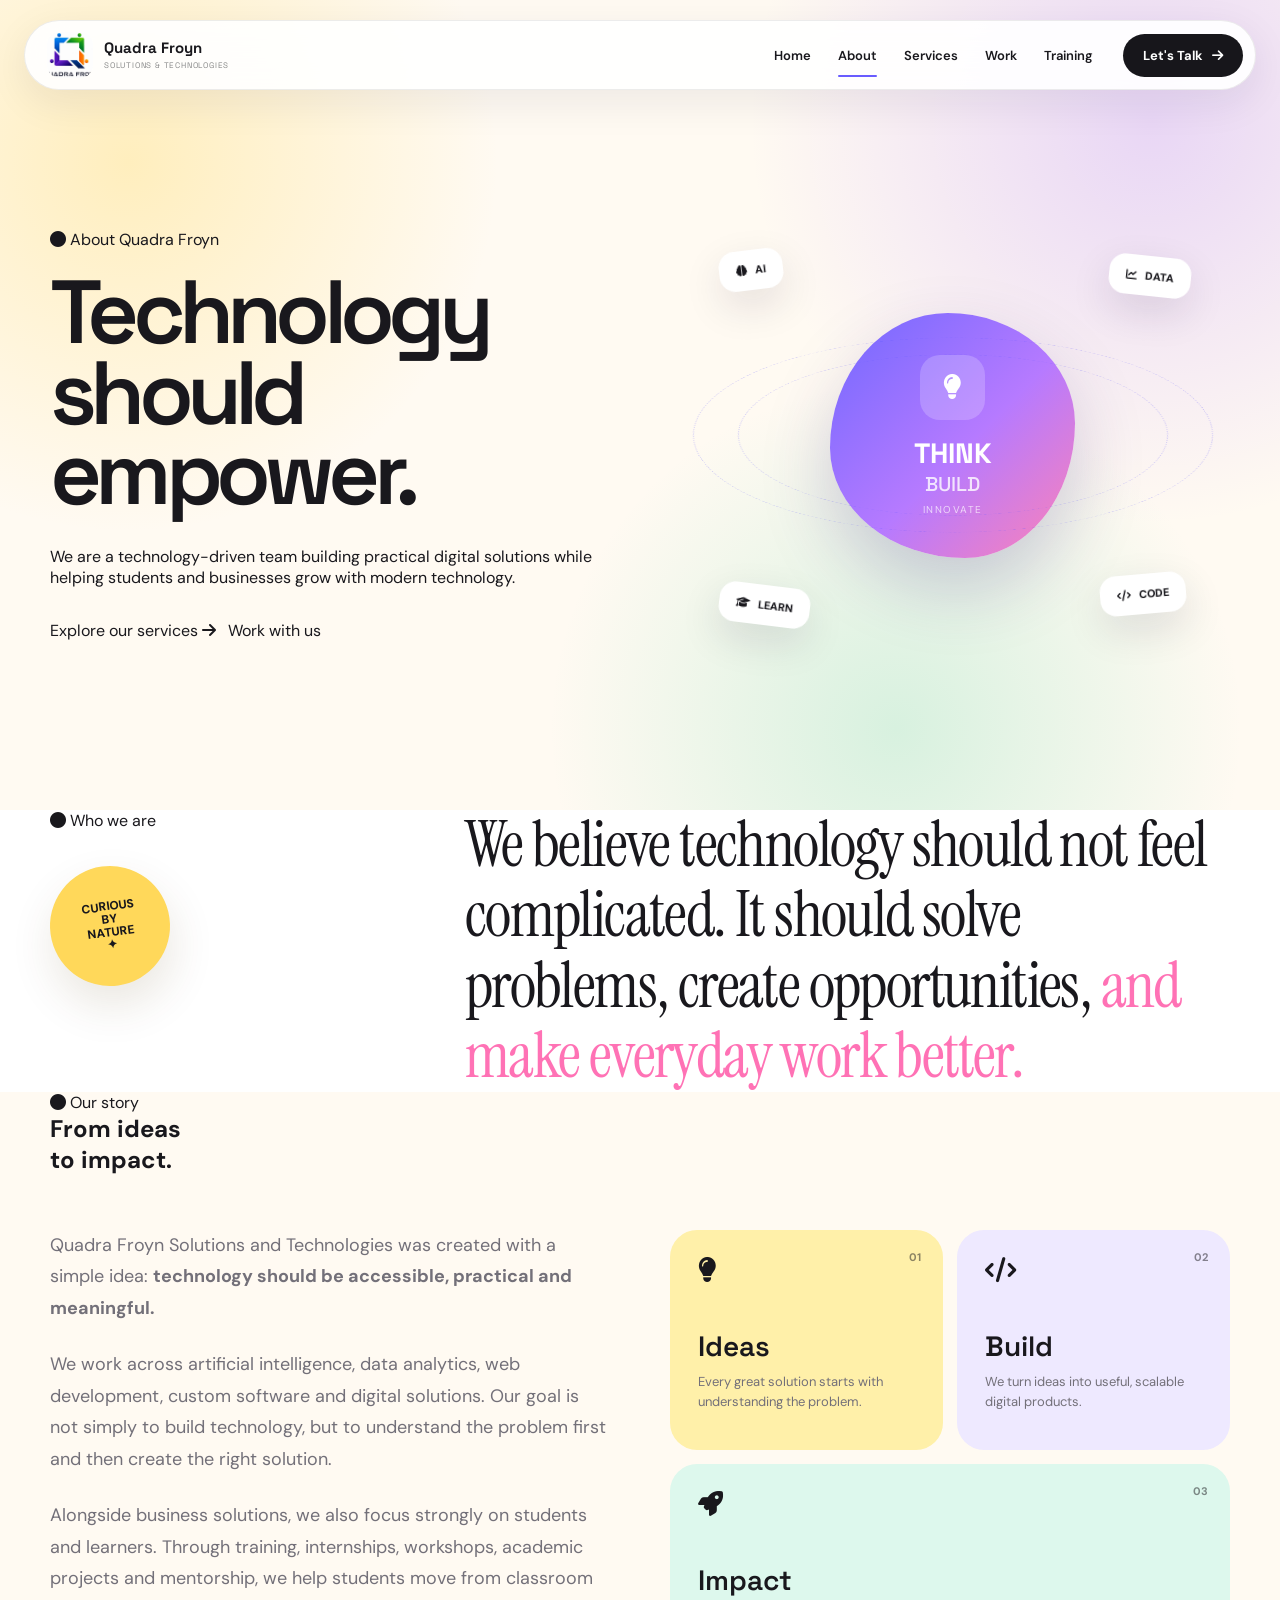
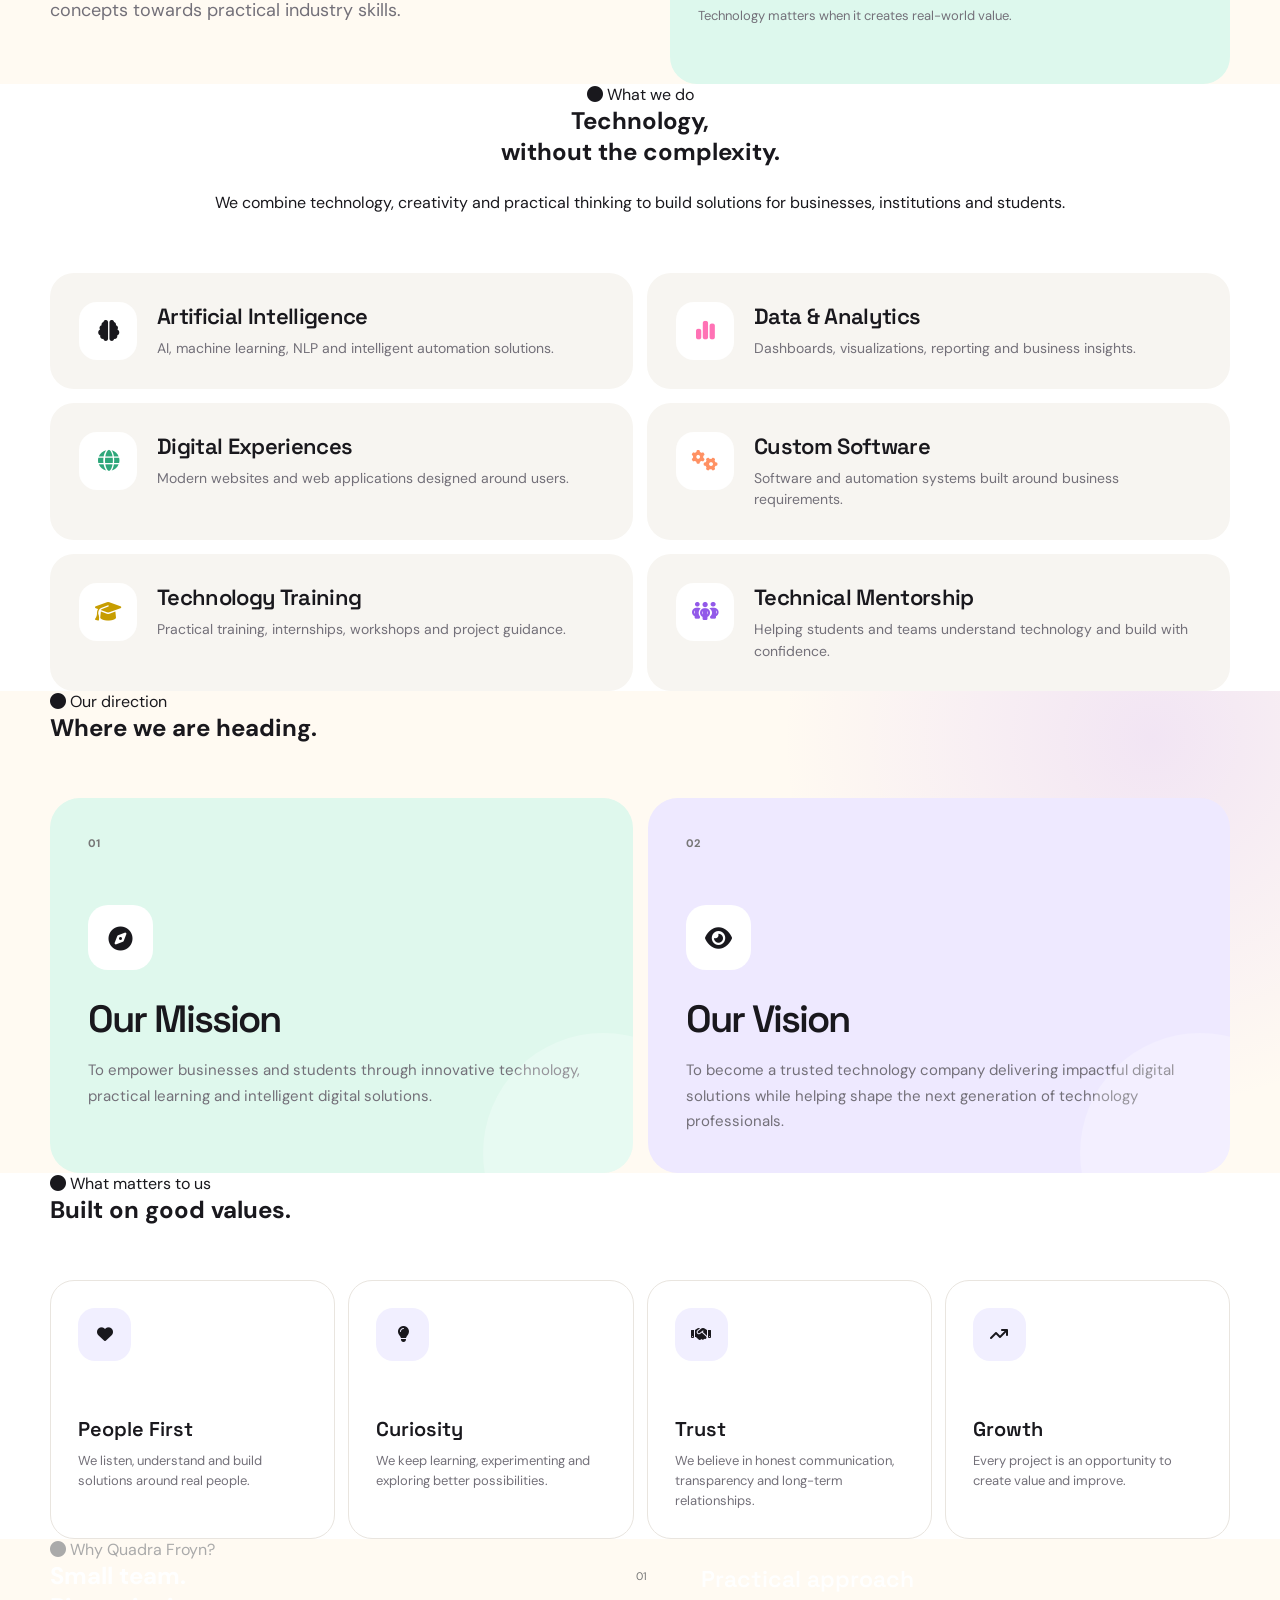
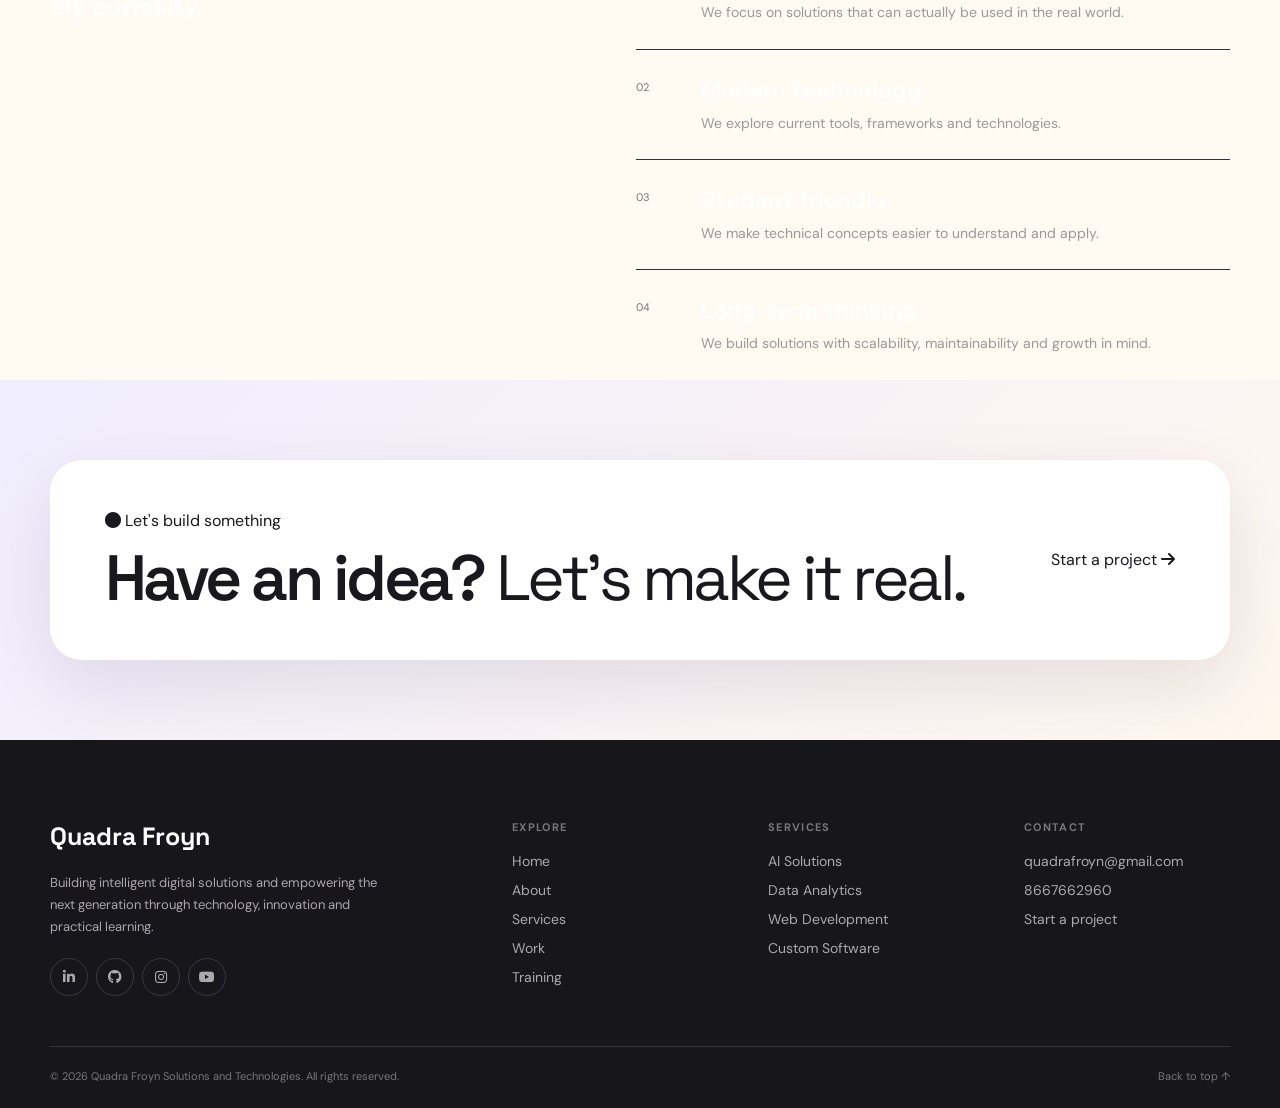
==== commit 5b283be7: "Update about.html" ====
--- a/about.html
+++ b/about.html
@@ -28,6 +28,7 @@
 
     <!-- YOUR CSS -->
     <link rel="stylesheet" href="css/style.css">
+    <link rel="stylesheet" href="css/home-desktop.css">
 </head>
 
 <body>
@@ -1212,4 +1213,4 @@
 
     </div>
 
-</footer>+</footer>
--- a/css/style.css
+++ b/css/style.css
@@ -96,242 +96,310 @@
    NAVBAR
 ========================================================= */
 
+/* =====================================================
+   NAVBAR
+===================================================== */
+
 .navbar {
-
     position: fixed;
     z-index: 1000;
 
-    top: 18px;
+    top: 20px;
     left: 50%;
 
     transform: translateX(-50%);
 
-    width: min(1160px, calc(100% - 30px));
-    height: 68px;
+    width: min(1240px, calc(100% - 48px));
+    min-height: 70px;
 
     display: flex;
     align-items: center;
     justify-content: space-between;
 
-    padding: 0 10px 0 18px;
-
-    background: rgba(255,255,255,.88);
-
-    backdrop-filter: blur(20px);
-
-    border: 1px solid rgba(20,20,20,.08);
+    padding: 0 12px 0 22px;
+
+    background: rgba(255, 255, 255, 0.92);
+
+    backdrop-filter: blur(22px);
+    -webkit-backdrop-filter: blur(22px);
+
+    border: 1px solid rgba(20, 20, 20, 0.08);
 
     border-radius: 999px;
 
     box-shadow:
-        0 10px 35px rgba(30,20,60,.07);
-
-    transition: .4s var(--ease);
+        0 12px 40px rgba(30, 20, 60, 0.08);
+
+    transition:
+        top 0.35s var(--ease),
+        box-shadow 0.35s var(--ease),
+        width 0.35s var(--ease);
 }
 
 .navbar.scrolled {
-
-    top: 10px;
+    top: 12px;
 
     box-shadow:
-        0 18px 50px rgba(30,20,60,.14);
-}
-
-
-/* LOGO */
+        0 18px 55px rgba(30, 20, 60, 0.14);
+}
+
+
+/* =====================================================
+   LOGO
+===================================================== */
 
 .logo-area {
-
     display: flex;
     align-items: center;
 
-    gap: 10px;
-
-    font-family: "Space Grotesk";
+    gap: 11px;
+
+    flex-shrink: 0;
+
+    font-family: "Space Grotesk", sans-serif;
 }
 
 .logo-area img {
+    width: 46px;
+    height: 46px;
+
+    object-fit: cover;
+
+    border-radius: 13px;
+
+    display: block;
+}
+
+.logo-area strong {
+    display: block;
+
+    font-size: 15px;
+    line-height: 1.1;
+
+    white-space: nowrap;
+}
+
+.logo-area span {
+    display: block;
+
+    margin-top: 4px;
+
+    font-size: 8px;
+
+    color: #888;
+
+    letter-spacing: 0.1em;
+
+    text-transform: uppercase;
+
+    white-space: nowrap;
+}
+
+
+/* =====================================================
+   DESKTOP NAVIGATION
+===================================================== */
+
+.desktop-nav {
+    display: flex;
+    align-items: center;
+
+    gap: 30px;
+
+    margin-left: auto;
+    margin-right: 30px;
+
+    font-size: 13px;
+
+    font-weight: 600;
+}
+
+.desktop-nav a {
+    position: relative;
+
+    padding: 8px 0;
+
+    white-space: nowrap;
+
+    transition:
+        color 0.3s ease,
+        transform 0.3s ease;
+}
+
+.desktop-nav a:hover {
+    color: var(--purple);
+}
+
+.desktop-nav a::after {
+    content: "";
+
+    position: absolute;
+
+    left: 0;
+    bottom: -5px;
+
+    width: 100%;
+    height: 2px;
+
+    background: var(--purple);
+
+    border-radius: 10px;
+
+    transform: scaleX(0);
+
+    transform-origin: right;
+
+    transition: transform 0.3s ease;
+}
+
+.desktop-nav a:hover::after,
+.desktop-nav a.active::after {
+    transform: scaleX(1);
+
+    transform-origin: left;
+}
+
+
+/* =====================================================
+   NAV CTA BUTTON
+===================================================== */
+
+.nav-button {
+    display: inline-flex;
+
+    align-items: center;
+    justify-content: center;
+
+    gap: 9px;
+
+    flex-shrink: 0;
+
+    background: var(--black);
+
+    color: #fff;
+
+    padding: 13px 20px;
+
+    border-radius: 999px;
+
+    font-weight: 700;
+
+    font-size: 13px;
+
+    white-space: nowrap;
+
+    transition:
+        background 0.35s var(--ease),
+        transform 0.35s var(--ease),
+        box-shadow 0.35s var(--ease);
+}
+
+.nav-button:hover {
+    background: var(--purple);
+
+    transform: translateY(-2px);
+
+    box-shadow:
+        0 8px 20px rgba(91, 54, 214, 0.22);
+}
+
+
+/* =====================================================
+   MOBILE MENU BUTTON
+===================================================== */
+
+.menu-button {
+    display: none;
+
+    align-items: center;
+    justify-content: center;
 
     width: 44px;
     height: 44px;
 
-    object-fit: cover;
-
-    border-radius: 12px;
-}
-
-.logo-area strong {
-
-    display: block;
-
-    font-size: 15px;
-    line-height: 1;
-}
-
-.logo-area span {
-
-    display: block;
-
-    margin-top: 4px;
-
-    font-size: 8px;
-
-    color: #888;
-
-    letter-spacing: .1em;
-
-    text-transform: uppercase;
-}
-
-
-/* DESKTOP NAV */
-
-.desktop-nav {
+    border: none;
+
+    border-radius: 50%;
+
+    background: var(--black);
+
+    color: #fff;
+
+    cursor: pointer;
+
+    font-size: 18px;
+
+    flex-shrink: 0;
+}
+
+
+/* =====================================================
+   MOBILE MENU
+===================================================== */
+
+.mobile-menu {
+    position: fixed;
+
+    z-index: 2000;
+
+    inset: 0;
+
+    width: 100%;
+    height: 100vh;
+
+    background: var(--cream);
 
     display: flex;
 
-    gap: 28px;
-
-    font-size: 13px;
-
-    font-weight: 600;
-}
-
-.desktop-nav a {
-
-    position: relative;
-
-    padding: 5px 0;
-}
-
-.desktop-nav a::after {
-
-    content: "";
-
-    position: absolute;
-
-    left: 0;
-    bottom: -7px;
-
-    width: 100%;
-    height: 2px;
-
-    background: var(--purple);
-
-    transform: scaleX(0);
-
-    transform-origin: right;
-
-    transition: .3s;
-}
-
-.desktop-nav a:hover::after,
-.desktop-nav a.active::after {
-
-    transform: scaleX(1);
-
-    transform-origin: left;
-}
-
-
-/* NAV BUTTON */
-
-.nav-button {
-
-    display: inline-flex;
-
+    flex-direction: column;
+
+    justify-content: center;
     align-items: center;
 
-    gap: 9px;
-
-    background: var(--black);
-
-    color: white;
-
-    padding: 13px 19px;
-
-    border-radius: 999px;
-
-    font-weight: 700;
-
-    font-size: 13px;
-
-    transition: .35s var(--ease);
-}
-
-.nav-button:hover {
-
-    background: var(--purple);
-
-    transform: translateY(-2px);
-}
-
-
-/* MOBILE BUTTON */
-
-.menu-button {
-
-    display: none;
-
-    width: 44px;
-    height: 44px;
-
-    border: none;
-
-    border-radius: 50%;
-
-    background: var(--black);
-
-    color: white;
-
-    cursor: pointer;
-}
-
-
-/* MOBILE MENU */
-
-.mobile-menu {
-
-    position: fixed;
-
-    z-index: 2000;
-
-    inset: 0;
-
-    background: var(--cream);
-
-    display: flex;
-
-    flex-direction: column;
-
-    justify-content: center;
-
-    align-items: center;
-
     gap: 20px;
 
     transform: translateY(-110%);
 
-    transition: .65s var(--ease);
+    visibility: hidden;
+
+    transition:
+        transform 0.65s var(--ease),
+        visibility 0.65s ease;
 }
 
 .mobile-menu.open {
     transform: translateY(0);
+
+    visibility: visible;
 }
 
 .mobile-menu a {
-
-    font-family: "Space Grotesk";
+    font-family: "Space Grotesk", sans-serif;
 
     font-size: 42px;
 
     font-weight: 600;
 
-    letter-spacing: -.05em;
-}
+    letter-spacing: -0.05em;
+
+    transition:
+        color 0.3s ease,
+        transform 0.3s ease;
+}
+
+.mobile-menu a:hover,
+.mobile-menu a.active {
+    color: var(--purple);
+
+    transform: translateX(5px);
+}
+
+
+/* =====================================================
+   CLOSE BUTTON
+===================================================== */
 
 .close-menu {
-
     position: absolute;
 
     top: 25px;
@@ -340,75 +408,234 @@
     width: 45px;
     height: 45px;
 
+    display: flex;
+    align-items: center;
+    justify-content: center;
+
     border: none;
 
     background: var(--black);
 
-    color: white;
+    color: #fff;
 
     border-radius: 50%;
 
     cursor: pointer;
-}
-
+
+    font-size: 18px;
+
+    transition:
+        background 0.3s ease,
+        transform 0.3s ease;
+}
+
+.close-menu:hover {
+    background: var(--purple);
+
+    transform: rotate(90deg);
+}
+
+
+/* =====================================================
+   TABLET
+===================================================== */
+
+@media (max-width: 1050px) {
+
+    .navbar {
+        width: calc(100% - 32px);
+
+        padding-left: 18px;
+    }
+
+    .desktop-nav {
+        gap: 20px;
+
+        margin-right: 20px;
+    }
+
+    .desktop-nav a {
+        font-size: 12px;
+    }
+
+    .nav-button {
+        padding: 12px 16px;
+
+        font-size: 12px;
+    }
+}
+
+
+/* =====================================================
+   MOBILE
+===================================================== */
+
+@media (max-width: 768px) {
+
+    .navbar {
+        top: 14px;
+
+        width: calc(100% - 28px);
+
+        min-height: 62px;
+
+        padding: 0 9px 0 14px;
+    }
+
+    .navbar.scrolled {
+        top: 10px;
+    }
+
+    .desktop-nav {
+        display: none !important;
+    }
+
+    .navbar .nav-button {
+        display: none;
+    }
+
+    .menu-button {
+        display: flex;
+    }
+
+    .logo-area img {
+        width: 42px;
+        height: 42px;
+    }
+
+    .logo-area strong {
+        font-size: 14px;
+    }
+
+    .logo-area span {
+        font-size: 7px;
+    }
+
+    .mobile-menu a {
+        font-size: 34px;
+    }
+}
+
+
+/* =====================================================
+   SMALL MOBILE
+===================================================== */
+
+@media (max-width: 480px) {
+
+    .navbar {
+        width: calc(100% - 20px);
+
+        min-height: 58px;
+
+        padding-left: 11px;
+        padding-right: 7px;
+    }
+
+    .logo-area {
+        gap: 8px;
+    }
+
+    .logo-area img {
+        width: 39px;
+        height: 39px;
+
+        border-radius: 11px;
+    }
+
+    .logo-area strong {
+        font-size: 13px;
+    }
+
+    .logo-area span {
+        font-size: 6.5px;
+    }
+
+    .menu-button {
+        width: 40px;
+        height: 40px;
+    }
+
+    .mobile-menu {
+        gap: 16px;
+    }
+
+    .mobile-menu a {
+        font-size: 30px;
+    }
+}
 
 /* =========================================================
    HERO
 ========================================================= */
 
 .hero {
-
+    position: relative;
     min-height: 100vh;
 
-    position: relative;
-
     overflow: hidden;
 
-    padding: 165px 0 70px;
+    padding: 155px 0 80px;
 
     background:
-
         radial-gradient(
             circle at 10% 20%,
-            rgba(255,216,90,.30),
+            rgba(255, 216, 90, .30),
             transparent 27%
         ),
 
         radial-gradient(
             circle at 90% 15%,
-            rgba(166,108,255,.25),
+            rgba(166, 108, 255, .25),
             transparent 30%
         ),
 
         radial-gradient(
             circle at 70% 90%,
-            rgba(102,215,168,.25),
+            rgba(102, 215, 168, .25),
             transparent 28%
         ),
 
         var(--cream);
 }
 
+
+/* =========================================================
+   HERO CONTAINER
+========================================================= */
+
 .hero-container {
+    width: min(1240px, calc(100% - 48px));
+
+    margin: 0 auto;
 
     display: grid;
 
     grid-template-columns:
-        1fr
-        1fr;
+        minmax(0, 1.05fr)
+        minmax(0, .95fr);
 
     gap: 70px;
 
     align-items: center;
 
-    min-height: 700px;
-}
-
-
-/* HERO CONTENT */
+    min-height: 680px;
+}
+
+
+/* =========================================================
+   HERO CONTENT
+========================================================= */
+
+.hero-content {
+    position: relative;
+
+    z-index: 5;
+
+    max-width: 680px;
+}
 
 .availability {
-
     display: inline-flex;
 
     align-items: center;
@@ -417,7 +644,7 @@
 
     padding: 9px 14px;
 
-    background: white;
+    background: #fff;
 
     border-radius: 999px;
 
@@ -426,28 +653,28 @@
     font-weight: 700;
 
     box-shadow:
-        0 8px 30px rgba(30,20,40,.07);
+        0 8px 30px rgba(30, 20, 40, .07);
 
     margin-bottom: 25px;
 }
 
 .availability span {
-
     width: 8px;
     height: 8px;
 
+    flex-shrink: 0;
+
     border-radius: 50%;
 
     background: var(--green);
 
     box-shadow:
-        0 0 0 7px rgba(102,215,168,.18);
+        0 0 0 7px rgba(102, 215, 168, .18);
 
     animation: pulse 2s infinite;
 }
 
 @keyframes pulse {
-
     50% {
         box-shadow:
             0 0 0 13px transparent;
@@ -456,7 +683,6 @@
 
 
 .hero-small {
-
     color: var(--muted);
 
     font-size: 11px;
@@ -468,13 +694,23 @@
     margin-bottom: 18px;
 }
 
+
+/* =========================================================
+   HERO HEADING
+========================================================= */
+
 .hero h1 {
-
-    font-family: "Space Grotesk";
-
-    font-size: clamp(60px, 7.5vw, 105px);
-
-    line-height: .88;
+    margin: 0;
+
+    font-family: "Space Grotesk", sans-serif;
+
+    /*
+       Desktop size is now controlled instead of
+       growing too aggressively with viewport width.
+    */
+    font-size: clamp(58px, 6vw, 92px);
+
+    line-height: .9;
 
     letter-spacing: -.075em;
 
@@ -482,7 +718,6 @@
 }
 
 .hero h1 .highlight {
-
     position: relative;
 
     display: inline-block;
@@ -491,7 +726,6 @@
 }
 
 .hero h1 .highlight::after {
-
     content: "";
 
     position: absolute;
@@ -513,8 +747,7 @@
 }
 
 .hero h1 em {
-
-    font-family: "Instrument Serif";
+    font-family: "Instrument Serif", serif;
 
     font-weight: 400;
 
@@ -524,33 +757,38 @@
 }
 
 
+/* =========================================================
+   HERO DESCRIPTION
+========================================================= */
+
 .hero-description {
-
-    max-width: 570px;
-
-    margin: 32px 0;
+    max-width: 590px;
+
+    margin: 30px 0;
 
     color: var(--muted);
 
-    font-size: 17px;
+    font-size: 16px;
 
     line-height: 1.7;
 }
 
 
-/* BUTTONS */
+/* =========================================================
+   HERO BUTTONS
+========================================================= */
 
 .hero-buttons {
-
     display: flex;
 
+    align-items: center;
+
     gap: 12px;
 
     flex-wrap: wrap;
 }
 
 .button {
-
     display: inline-flex;
 
     align-items: center;
@@ -567,74 +805,83 @@
 
     font-size: 13px;
 
+    white-space: nowrap;
+
     transition: .35s var(--ease);
 }
 
 .primary-button {
-
     background: var(--black);
 
-    color: white;
+    color: #fff;
 }
 
 .primary-button:hover {
-
     background: var(--purple);
 
     transform: translateY(-4px);
 
     box-shadow:
-        0 14px 30px rgba(105,92,255,.25);
+        0 14px 30px rgba(105, 92, 255, .25);
 }
 
 .secondary-button {
-
-    background: white;
+    background: #fff;
 
     border: 1px solid var(--line);
 }
 
 .secondary-button:hover {
-
     transform: translateY(-4px);
 
     box-shadow: var(--shadow);
 }
 
 
-/* HERO STATS */
+/* =========================================================
+   HERO STATS
+========================================================= */
 
 .hero-mini-stats {
-
     display: flex;
 
-    gap: 10px;
-
-    margin-top: 45px;
+    align-items: flex-start;
+
+    gap: 0;
+
+    margin-top: 42px;
 }
 
 .hero-mini-stats div {
-
-    padding-right: 30px;
+    padding-right: 28px;
+
+    margin-right: 28px;
 
     border-right: 1px solid #ddd7ce;
 }
 
 .hero-mini-stats div:last-child {
-
-    border: none;
+    padding-right: 0;
+
+    margin-right: 0;
+
+    border-right: none;
 }
 
 .hero-mini-stats strong {
-
     display: block;
 
-    font-family: "Space Grotesk";
+    font-family: "Space Grotesk", sans-serif;
 
     font-size: 27px;
+
+    line-height: 1;
 }
 
 .hero-mini-stats span {
+    display: block;
+
+    margin-top: 6px;
 
     color: var(--muted);
 
@@ -651,20 +898,28 @@
 ========================================================= */
 
 .hero-visual {
-
     position: relative;
 
-    min-height: 560px;
+    min-height: 580px;
 
     display: grid;
 
     place-items: center;
-}
+
+    z-index: 2;
+}
+
+
+/* =========================================================
+   MAIN VISUAL CIRCLE
+========================================================= */
 
 .visual-circle {
-
-    width: 400px;
-    height: 400px;
+    width: min(430px, 90%);
+
+    aspect-ratio: 1 / 1;
+
+    height: auto;
 
     position: relative;
 
@@ -685,7 +940,7 @@
         45% 55% 45% 55%;
 
     box-shadow:
-        0 35px 80px rgba(70,50,150,.22);
+        0 35px 80px rgba(70, 50, 150, .22);
 
     animation:
         morph 9s ease-in-out infinite,
@@ -693,21 +948,19 @@
 }
 
 .visual-circle::before {
-
     content: "";
 
     position: absolute;
 
     inset: 30px;
 
-    border: 2px dashed rgba(255,255,255,.6);
+    border: 2px dashed rgba(255, 255, 255, .6);
 
     border-radius: inherit;
 }
 
 @keyframes morph {
-
-    0%,100% {
+    0%, 100% {
         border-radius:
             55% 45% 60% 40% /
             45% 55% 45% 55%;
@@ -721,33 +974,40 @@
 }
 
 @keyframes float {
-
     50% {
-        transform: translateY(-15px) rotate(2deg);
-    }
-}
+        transform:
+            translateY(-15px)
+            rotate(2deg);
+    }
+}
+
+
+/* =========================================================
+   CIRCLE CONTENT
+========================================================= */
 
 .circle-content {
-
-    color: white;
+    position: relative;
+
+    color: #fff;
 
     text-align: center;
 
-    position: relative;
+    z-index: 2;
 }
 
 .sparkle {
-
-    font-size: 65px;
+    font-size: 62px;
 
     margin-bottom: 10px;
 }
 
 .circle-content h3 {
-
-    font-family: "Space Grotesk";
-
-    font-size: 43px;
+    margin: 0;
+
+    font-family: "Space Grotesk", sans-serif;
+
+    font-size: clamp(34px, 4vw, 43px);
 
     line-height: .9;
 
@@ -755,15 +1015,15 @@
 }
 
 .circle-content h3 span {
-
     color: var(--yellow);
 }
 
 
-/* FLOATING CARDS */
+/* =========================================================
+   FLOATING CARDS
+========================================================= */
 
 .floating-card {
-
     position: absolute;
 
     display: flex;
@@ -772,34 +1032,36 @@
 
     gap: 12px;
 
-    background: white;
+    background: #fff;
 
     padding: 13px 17px;
 
     border-radius: 18px;
 
     box-shadow:
-        0 20px 40px rgba(30,20,60,.13);
-
-    animation: floatCard 5s ease-in-out infinite;
+        0 20px 40px rgba(30, 20, 60, .13);
+
+    z-index: 5;
+
+    animation:
+        floatCard 5s ease-in-out infinite;
 }
 
 @keyframes floatCard {
-
     50% {
-        transform: translateY(-12px) rotate(2deg);
+        transform:
+            translateY(-12px)
+            rotate(2deg);
     }
 }
 
 .floating-card strong {
-
     display: block;
 
     font-size: 12px;
 }
 
 .floating-card span {
-
     display: block;
 
     color: var(--muted);
@@ -808,13 +1070,15 @@
 }
 
 .card-icon {
-
     width: 38px;
     height: 38px;
 
     display: grid;
+
     place-items: center;
 
+    flex-shrink: 0;
+
     background: var(--purple-light);
 
     color: var(--purple);
@@ -822,15 +1086,18 @@
     border-radius: 12px;
 }
 
+
+/* =========================================================
+   FLOATING CARD POSITIONS
+========================================================= */
+
 .card-ai {
-
-    top: 12%;
-
-    left: 3%;
+    top: 13%;
+
+    left: 0;
 }
 
 .card-data {
-
     right: 0;
 
     bottom: 20%;
@@ -839,56 +1106,58 @@
 }
 
 .card-web {
-
-    left: 8%;
-
-    bottom: 10%;
+    left: 7%;
+
+    bottom: 8%;
 
     background: var(--black);
 
-    color: white;
+    color: #fff;
 
     animation-delay: -3s;
 }
 
 .card-web i {
-
     color: var(--green);
 }
 
+
+/* =========================================================
+   DECORATIVE DOTS
+========================================================= */
+
 .tiny-dot {
-
     position: absolute;
 
     border-radius: 50%;
 
-    animation: floatCard 5s infinite;
+    z-index: 1;
+
+    animation:
+        floatCard 5s infinite;
 }
 
 .dot-yellow {
-
     width: 80px;
     height: 80px;
 
     background: var(--yellow);
 
     top: 5%;
-    right: 8%;
+    right: 6%;
 }
 
 .dot-green {
-
     width: 100px;
     height: 100px;
 
     background: var(--green);
 
-    bottom: 7%;
-    right: 5%;
+    bottom: 6%;
+    right: 4%;
 }
 
 .dot-blue {
-
     width: 45px;
     height: 45px;
 
@@ -896,6 +1165,341 @@
 
     bottom: 28%;
     left: 0;
+}
+
+
+/* =========================================================
+   LARGE DESKTOP
+========================================================= */
+
+@media (min-width: 1400px) {
+
+    .hero {
+        padding-top: 170px;
+    }
+
+    .hero-container {
+        width: min(1320px, calc(100% - 80px));
+
+        grid-template-columns:
+            1.08fr
+            .92fr;
+
+        gap: 90px;
+
+        min-height: 720px;
+    }
+
+    .hero h1 {
+        font-size: 96px;
+    }
+
+    .hero-visual {
+        min-height: 620px;
+    }
+
+    .visual-circle {
+        width: 460px;
+    }
+}
+
+
+/* =========================================================
+   LAPTOP
+========================================================= */
+
+@media (max-width: 1100px) {
+
+    .hero {
+        padding-top: 145px;
+    }
+
+    .hero-container {
+        width: calc(100% - 48px);
+
+        gap: 45px;
+    }
+
+    .hero h1 {
+        font-size: clamp(54px, 6.5vw, 78px);
+    }
+
+    .hero-description {
+        font-size: 15px;
+    }
+
+    .hero-visual {
+        min-height: 500px;
+    }
+
+    .visual-circle {
+        width: 370px;
+    }
+
+    .floating-card {
+        padding: 11px 14px;
+    }
+
+    .card-ai {
+        left: 0;
+    }
+
+    .card-data {
+        right: -5px;
+    }
+}
+
+
+/* =========================================================
+   TABLET
+========================================================= */
+
+@media (max-width: 900px) {
+
+    .hero {
+        padding: 135px 0 70px;
+    }
+
+    .hero-container {
+        grid-template-columns: 1fr;
+
+        gap: 60px;
+
+        min-height: auto;
+
+        text-align: center;
+    }
+
+    .hero-content {
+        max-width: 720px;
+
+        margin: 0 auto;
+    }
+
+    .availability {
+        margin-left: auto;
+        margin-right: auto;
+    }
+
+    .hero-description {
+        margin-left: auto;
+        margin-right: auto;
+    }
+
+    .hero-buttons {
+        justify-content: center;
+    }
+
+    .hero-mini-stats {
+        justify-content: center;
+    }
+
+    .hero-visual {
+        min-height: 520px;
+
+        width: 100%;
+
+        max-width: 620px;
+
+        margin: 0 auto;
+    }
+
+    .visual-circle {
+        width: 390px;
+    }
+}
+
+
+/* =========================================================
+   MOBILE
+========================================================= */
+
+@media (max-width: 600px) {
+
+    .hero {
+        padding: 120px 0 55px;
+    }
+
+    .hero-container {
+        width: calc(100% - 32px);
+
+        gap: 40px;
+    }
+
+    .hero h1 {
+        font-size: clamp(46px, 14vw, 68px);
+
+        line-height: .92;
+    }
+
+    .hero-small {
+        font-size: 9px;
+
+        letter-spacing: .12em;
+    }
+
+    .hero-description {
+        margin: 24px auto;
+
+        font-size: 14px;
+
+        line-height: 1.65;
+    }
+
+    .hero-buttons {
+        flex-direction: column;
+
+        width: 100%;
+    }
+
+    .button {
+        width: 100%;
+
+        max-width: 280px;
+    }
+
+    .hero-mini-stats {
+        gap: 0;
+
+        margin-top: 35px;
+    }
+
+    .hero-mini-stats div {
+        padding-right: 16px;
+
+        margin-right: 16px;
+    }
+
+    .hero-mini-stats strong {
+        font-size: 22px;
+    }
+
+    .hero-mini-stats span {
+        font-size: 8px;
+    }
+
+    .hero-visual {
+        min-height: 400px;
+    }
+
+    .visual-circle {
+        width: min(310px, 82vw);
+    }
+
+    .visual-circle::before {
+        inset: 22px;
+    }
+
+    .sparkle {
+        font-size: 45px;
+    }
+
+    .circle-content h3 {
+        font-size: 32px;
+    }
+
+    .floating-card {
+        padding: 9px 11px;
+
+        gap: 8px;
+
+        border-radius: 14px;
+    }
+
+    .floating-card strong {
+        font-size: 10px;
+    }
+
+    .floating-card span {
+        font-size: 8px;
+    }
+
+    .card-icon {
+        width: 31px;
+        height: 31px;
+
+        border-radius: 9px;
+    }
+
+    .card-ai {
+        top: 10%;
+        left: 2%;
+    }
+
+    .card-data {
+        right: 0;
+        bottom: 18%;
+    }
+
+    .card-web {
+        left: 4%;
+        bottom: 5%;
+    }
+
+    .dot-yellow {
+        width: 50px;
+        height: 50px;
+
+        right: 3%;
+    }
+
+    .dot-green {
+        width: 60px;
+        height: 60px;
+
+        right: 1%;
+    }
+
+    .dot-blue {
+        width: 30px;
+        height: 30px;
+
+        left: 2%;
+    }
+}
+
+
+/* =========================================================
+   VERY SMALL MOBILE
+========================================================= */
+
+@media (max-width: 400px) {
+
+    .hero {
+        padding-top: 110px;
+    }
+
+    .hero-container {
+        width: calc(100% - 24px);
+    }
+
+    .hero h1 {
+        font-size: 43px;
+    }
+
+    .hero-mini-stats strong {
+        font-size: 19px;
+    }
+
+    .hero-mini-stats span {
+        font-size: 7px;
+    }
+
+    .hero-visual {
+        min-height: 350px;
+    }
+
+    .visual-circle {
+        width: 275px;
+    }
+
+    .floating-card {
+        transform: scale(.9);
+    }
+
+    .card-data {
+        right: -4px;
+    }
 }
 
 
@@ -11033,4 +11637,3415 @@
     .cta-box {
         padding: 70px 20px;
     }
-}+}
+/* =========================================================
+   COMPETITIONS NAVIGATION
+========================================================= */
+
+.competition-nav {
+    position: relative;
+    display: inline-flex;
+    align-items: center;
+    gap: 7px;
+}
+
+.competition-dot {
+    width: 6px;
+    height: 6px;
+    border-radius: 50%;
+    background: #ff5c8a;
+    display: inline-block;
+    animation: competitionPulse 1.8s infinite;
+}
+
+@keyframes competitionPulse {
+
+    0% {
+        transform: scale(1);
+        opacity: 1;
+    }
+
+    50% {
+        transform: scale(1.7);
+        opacity: .5;
+    }
+
+    100% {
+        transform: scale(1);
+        opacity: 1;
+    }
+
+}
+
+
+/* =========================================================
+   MOBILE COMPETITION LINK
+========================================================= */
+
+.mobile-competition-link {
+    display: flex !important;
+    align-items: center;
+    justify-content: space-between;
+    gap: 15px;
+}
+
+.mobile-competition-link span {
+    font-size: 11px;
+    letter-spacing: 1px;
+    text-transform: uppercase;
+    opacity: .6;
+}
+
+
+/* =========================================================
+   COMPETITION HOMEPAGE PREVIEW
+========================================================= */
+
+.competition-preview {
+    position: relative;
+    overflow: hidden;
+}
+
+.competition-preview-box {
+    position: relative;
+    min-height: 430px;
+    border-radius: 30px;
+    overflow: hidden;
+
+    display: grid;
+    grid-template-columns: 1.1fr .9fr;
+    align-items: center;
+
+    padding: 70px;
+
+    background:
+        radial-gradient(
+            circle at 80% 20%,
+            rgba(151, 71, 255, .20),
+            transparent 35%
+        ),
+        radial-gradient(
+            circle at 20% 90%,
+            rgba(255, 91, 145, .14),
+            transparent 35%
+        ),
+        #111118;
+
+    color: white;
+}
+
+
+/* CONTENT */
+
+.competition-preview-content {
+    position: relative;
+    z-index: 2;
+    max-width: 600px;
+}
+
+.competition-badge {
+    display: inline-flex;
+    align-items: center;
+
+    padding: 8px 14px;
+
+    border: 1px solid rgba(255,255,255,.18);
+    border-radius: 50px;
+
+    font-size: 11px;
+    font-weight: 700;
+    letter-spacing: 1.5px;
+
+    margin-bottom: 22px;
+}
+
+.competition-eyebrow {
+    font-size: 12px;
+    font-weight: 700;
+    letter-spacing: 3px;
+    opacity: .55;
+    margin-bottom: 10px;
+}
+
+.competition-preview-content h2 {
+    font-family: "Space Grotesk", sans-serif;
+    font-size: clamp(60px, 8vw, 110px);
+    line-height: .85;
+    margin: 0 0 28px;
+    letter-spacing: -5px;
+}
+
+.competition-preview-content h2 em {
+    display: block;
+    font-family: "Instrument Serif", serif;
+    font-weight: 400;
+    font-style: italic;
+    letter-spacing: -2px;
+}
+
+.competition-preview-content > p:not(.competition-eyebrow) {
+    max-width: 500px;
+    font-size: 16px;
+    line-height: 1.7;
+    opacity: .7;
+    margin-bottom: 30px;
+}
+
+
+/* VISUAL */
+
+.competition-preview-visual {
+    position: relative;
+    height: 320px;
+
+    display: flex;
+    align-items: center;
+    justify-content: center;
+}
+
+.competition-year {
+    position: absolute;
+
+    font-family: "Space Grotesk", sans-serif;
+    font-size: 240px;
+    font-weight: 700;
+
+    line-height: 1;
+
+    opacity: .07;
+    letter-spacing: -20px;
+}
+
+.competition-symbol {
+    width: 190px;
+    height: 190px;
+
+    border: 1px solid rgba(255,255,255,.2);
+    border-radius: 50%;
+
+    display: flex;
+    align-items: center;
+    justify-content: center;
+
+    font-size: 70px;
+
+    background: rgba(255,255,255,.04);
+
+    backdrop-filter: blur(12px);
+
+    animation: competitionFloat 5s ease-in-out infinite;
+}
+
+.competition-preview-visual span {
+    position: absolute;
+
+    bottom: 15px;
+
+    font-family: "Space Grotesk", sans-serif;
+
+    font-size: 14px;
+    letter-spacing: 7px;
+
+    opacity: .45;
+}
+
+@keyframes competitionFloat {
+
+    0% {
+        transform: translateY(0) rotate(0deg);
+    }
+
+    50% {
+        transform: translateY(-15px) rotate(5deg);
+    }
+
+    100% {
+        transform: translateY(0) rotate(0deg);
+    }
+
+}
+
+
+/* =========================================================
+   RESPONSIVE
+========================================================= */
+
+@media (max-width: 800px) {
+
+    .competition-preview-box {
+        grid-template-columns: 1fr;
+        padding: 45px 30px;
+    }
+
+    .competition-preview-visual {
+        height: 230px;
+    }
+
+    .competition-year {
+        font-size: 150px;
+    }
+
+    .competition-symbol {
+        width: 130px;
+        height: 130px;
+        font-size: 50px;
+    }
+
+    .competition-preview-content h2 {
+        font-size: 65px;
+    }
+
+}
+/* =========================================================
+   SMART CHILD AWARENESS PROGRAM
+========================================================= */
+
+.awareness-section {
+    position: relative;
+    overflow: hidden;
+    background: #f7f7f4;
+}
+
+.awareness-bg-shape {
+    position: absolute;
+    border-radius: 50%;
+    pointer-events: none;
+    filter: blur(2px);
+}
+
+.awareness-shape-one {
+    width: 420px;
+    height: 420px;
+    top: 5%;
+    right: -180px;
+    background: rgba(0, 0, 0, 0.035);
+}
+
+.awareness-shape-two {
+    width: 300px;
+    height: 300px;
+    bottom: 10%;
+    left: -160px;
+    background: rgba(0, 0, 0, 0.025);
+}
+
+
+/* HEADING */
+
+.awareness-heading {
+    display: grid;
+    grid-template-columns: 1.1fr 0.9fr;
+    gap: 80px;
+    align-items: end;
+    margin-bottom: 70px;
+}
+
+.awareness-eyebrow {
+    display: block;
+    font-family: "DM Sans", sans-serif;
+    font-size: 12px;
+    font-weight: 700;
+    letter-spacing: 0.18em;
+    margin-bottom: 18px;
+    opacity: 0.55;
+}
+
+.awareness-heading h2 {
+    margin: 0;
+    font-family: "Space Grotesk", sans-serif;
+    font-size: clamp(42px, 5vw, 72px);
+    line-height: 0.98;
+    letter-spacing: -0.055em;
+}
+
+.awareness-heading h2 em {
+    display: block;
+    font-family: "Instrument Serif", serif;
+    font-weight: 400;
+    letter-spacing: -0.02em;
+}
+
+.awareness-intro p {
+    margin: 0;
+    max-width: 580px;
+    font-family: "DM Sans", sans-serif;
+    font-size: 17px;
+    line-height: 1.8;
+    opacity: 0.7;
+}
+
+
+/* INFORMATION CARDS */
+
+.awareness-info-grid {
+    display: grid;
+    grid-template-columns: repeat(4, 1fr);
+    gap: 1px;
+    margin-bottom: 50px;
+    background: rgba(0, 0, 0, 0.08);
+    border: 1px solid rgba(0, 0, 0, 0.08);
+}
+
+.awareness-info-card {
+    min-height: 190px;
+    padding: 30px;
+    background: #fff;
+    transition: transform 0.3s ease,
+                box-shadow 0.3s ease;
+}
+
+.awareness-info-card:hover {
+    transform: translateY(-6px);
+    box-shadow: 0 20px 45px rgba(0, 0, 0, 0.08);
+}
+
+.awareness-info-icon {
+    width: 48px;
+    height: 48px;
+    display: flex;
+    align-items: center;
+    justify-content: center;
+    margin-bottom: 30px;
+    border: 1px solid rgba(0, 0, 0, 0.12);
+    border-radius: 50%;
+}
+
+.awareness-info-icon i {
+    font-size: 18px;
+}
+
+.awareness-info-card > span {
+    display: block;
+    margin-bottom: 8px;
+    font-family: "DM Sans", sans-serif;
+    font-size: 11px;
+    font-weight: 700;
+    letter-spacing: 0.14em;
+    text-transform: uppercase;
+    opacity: 0.45;
+}
+
+.awareness-info-card strong {
+    display: block;
+    font-family: "Space Grotesk", sans-serif;
+    font-size: 17px;
+    line-height: 1.35;
+}
+
+
+/* MAIN CARD */
+
+.awareness-main-card {
+    display: grid;
+    grid-template-columns: 1.2fr 0.8fr;
+    min-height: 580px;
+    margin-bottom: 110px;
+    background: #111;
+    color: #fff;
+    overflow: hidden;
+    position: relative;
+}
+
+.awareness-main-content {
+    padding: 75px;
+    position: relative;
+    z-index: 2;
+}
+
+.awareness-main-content h3 {
+    max-width: 650px;
+    margin: 20px 0 25px;
+    font-family: "Space Grotesk", sans-serif;
+    font-size: clamp(38px, 4vw, 62px);
+    line-height: 1;
+    letter-spacing: -0.045em;
+}
+
+.awareness-main-content h3 em {
+    display: block;
+    font-family: "Instrument Serif", serif;
+    font-weight: 400;
+}
+
+.awareness-main-content > p {
+    max-width: 650px;
+    margin-bottom: 38px;
+    font-family: "DM Sans", sans-serif;
+    font-size: 16px;
+    line-height: 1.8;
+    opacity: 0.68;
+}
+
+
+/* POINTS */
+
+.awareness-points {
+    display: grid;
+    grid-template-columns: repeat(2, 1fr);
+    gap: 16px 35px;
+}
+
+.awareness-points div {
+    display: flex;
+    align-items: center;
+    gap: 12px;
+    font-family: "DM Sans", sans-serif;
+    font-size: 14px;
+}
+
+.awareness-points i {
+    display: flex;
+    align-items: center;
+    justify-content: center;
+    width: 22px;
+    height: 22px;
+    border: 1px solid rgba(255,255,255,0.25);
+    border-radius: 50%;
+    font-size: 10px;
+}
+
+
+/* VISUAL */
+
+.awareness-main-visual {
+    position: relative;
+    min-height: 500px;
+    display: flex;
+    align-items: center;
+    justify-content: center;
+    overflow: hidden;
+}
+
+.awareness-main-visual::before {
+    content: "";
+    position: absolute;
+    width: 470px;
+    height: 470px;
+    border: 1px solid rgba(255,255,255,0.12);
+    border-radius: 50%;
+}
+
+.awareness-main-visual::after {
+    content: "";
+    position: absolute;
+    width: 350px;
+    height: 350px;
+    border: 1px solid rgba(255,255,255,0.08);
+    border-radius: 50%;
+}
+
+.awareness-circle {
+    position: relative;
+    z-index: 2;
+    width: 220px;
+    height: 220px;
+    border-radius: 50%;
+    border: 1px solid rgba(255,255,255,0.25);
+    display: flex;
+    flex-direction: column;
+    align-items: center;
+    justify-content: center;
+    text-align: center;
+}
+
+.awareness-circle i {
+    font-size: 58px;
+    margin-bottom: 15px;
+}
+
+.awareness-circle span {
+    font-family: "Space Grotesk", sans-serif;
+    font-size: 13px;
+    font-weight: 700;
+    letter-spacing: 0.16em;
+    line-height: 1.4;
+}
+
+.awareness-floating-card {
+    position: absolute;
+    z-index: 4;
+    bottom: 70px;
+    right: 50px;
+    display: flex;
+    align-items: center;
+    gap: 14px;
+    padding: 18px 22px;
+    background: #fff;
+    color: #111;
+    box-shadow: 0 20px 40px rgba(0,0,0,0.25);
+}
+
+.awareness-floating-card i {
+    font-size: 20px;
+}
+
+.awareness-floating-card strong,
+.awareness-floating-card span {
+    display: block;
+}
+
+.awareness-floating-card strong {
+    font-family: "Space Grotesk", sans-serif;
+}
+
+.awareness-floating-card span {
+    margin-top: 3px;
+    font-family: "DM Sans", sans-serif;
+    font-size: 11px;
+    opacity: 0.55;
+}
+
+
+/* HIGHLIGHTS */
+
+.awareness-highlights {
+    margin-bottom: 110px;
+}
+
+.awareness-highlight-title {
+    display: flex;
+    justify-content: space-between;
+    align-items: end;
+    gap: 50px;
+    margin-bottom: 45px;
+}
+
+.awareness-highlight-title h3 {
+    margin: 15px 0 0;
+    font-family: "Space Grotesk", sans-serif;
+    font-size: clamp(32px, 4vw, 50px);
+    line-height: 1;
+    letter-spacing: -0.045em;
+}
+
+.awareness-highlight-title h3 em {
+    font-family: "Instrument Serif", serif;
+    font-weight: 400;
+}
+
+.highlight-grid {
+    display: grid;
+    grid-template-columns: repeat(4, 1fr);
+    border-top: 1px solid rgba(0,0,0,0.12);
+}
+
+.highlight-item {
+    padding: 35px 28px;
+    border-right: 1px solid rgba(0,0,0,0.12);
+    position: relative;
+}
+
+.highlight-item:last-child {
+    border-right: none;
+}
+
+.highlight-item > span {
+    display: block;
+    margin-bottom: 35px;
+    font-family: "Space Grotesk", sans-serif;
+    font-size: 13px;
+    opacity: 0.4;
+}
+
+.highlight-item i {
+    font-size: 23px;
+    margin-bottom: 22px;
+}
+
+.highlight-item h4 {
+    margin: 0 0 12px;
+    font-family: "Space Grotesk", sans-serif;
+    font-size: 19px;
+}
+
+.highlight-item p {
+    margin: 0;
+    font-family: "DM Sans", sans-serif;
+    font-size: 14px;
+    line-height: 1.7;
+    opacity: 0.6;
+}
+
+
+/* GALLERY */
+
+.awareness-gallery-section {
+    margin-bottom: 90px;
+}
+
+.gallery-heading {
+    display: flex;
+    justify-content: space-between;
+    align-items: end;
+    gap: 40px;
+    margin-bottom: 40px;
+}
+
+.gallery-heading h3 {
+    margin: 14px 0 0;
+    font-family: "Space Grotesk", sans-serif;
+    font-size: clamp(35px, 4vw, 55px);
+    line-height: 1;
+    letter-spacing: -0.05em;
+}
+
+.gallery-heading h3 em {
+    font-family: "Instrument Serif", serif;
+    font-weight: 400;
+}
+
+.gallery-heading > p {
+    max-width: 420px;
+    margin: 0;
+    font-family: "DM Sans", sans-serif;
+    font-size: 15px;
+    line-height: 1.7;
+    opacity: 0.6;
+}
+
+
+/* MASONRY-STYLE GALLERY */
+
+.smart-gallery {
+    display: grid;
+    grid-template-columns: repeat(3, 1fr);
+    grid-auto-rows: 280px;
+    gap: 14px;
+}
+
+.gallery-item {
+    position: relative;
+    overflow: hidden;
+    background: #ddd;
+}
+
+.gallery-item.large {
+    grid-row: span 2;
+}
+
+.gallery-item.wide {
+    grid-column: span 2;
+}
+
+.gallery-item img {
+    width: 100%;
+    height: 100%;
+    display: block;
+    object-fit: cover;
+    transition: transform 0.7s cubic-bezier(.2,.7,.2,1);
+}
+
+.gallery-item:hover img {
+    transform: scale(1.06);
+}
+
+.gallery-overlay {
+    position: absolute;
+    inset: 0;
+    display: flex;
+    justify-content: space-between;
+    align-items: flex-end;
+    padding: 20px;
+    background: linear-gradient(
+        transparent 50%,
+        rgba(0,0,0,0.65)
+    );
+    color: #fff;
+    opacity: 0;
+    transition: opacity 0.3s ease;
+}
+
+.gallery-item:hover .gallery-overlay {
+    opacity: 1;
+}
+
+.gallery-overlay span {
+    font-family: "Space Grotesk", sans-serif;
+    font-size: 12px;
+}
+
+.gallery-overlay i {
+    width: 38px;
+    height: 38px;
+    border: 1px solid rgba(255,255,255,0.5);
+    border-radius: 50%;
+    display: flex;
+    align-items: center;
+    justify-content: center;
+}
+
+
+/* REPORT */
+
+.awareness-report {
+    display: grid;
+    grid-template-columns: auto 1fr auto;
+    align-items: center;
+    gap: 30px;
+    padding: 42px;
+    border: 1px solid rgba(0,0,0,0.12);
+    background: #fff;
+}
+
+.report-icon {
+    width: 65px;
+    height: 65px;
+    display: flex;
+    align-items: center;
+    justify-content: center;
+    border-radius: 50%;
+    background: #111;
+    color: #fff;
+    font-size: 23px;
+}
+
+.report-content h3 {
+    margin: 8px 0 8px;
+    font-family: "Space Grotesk", sans-serif;
+    font-size: 28px;
+}
+
+.report-content h3 em {
+    font-family: "Instrument Serif", serif;
+    font-weight: 400;
+}
+
+.report-content p {
+    margin: 0;
+    max-width: 650px;
+    font-family: "DM Sans", sans-serif;
+    font-size: 14px;
+    line-height: 1.6;
+    opacity: 0.6;
+}
+
+.report-button {
+    display: inline-flex;
+    align-items: center;
+    gap: 12px;
+    padding: 16px 24px;
+    background: #111;
+    color: #fff;
+    text-decoration: none;
+    font-family: "DM Sans", sans-serif;
+    font-size: 13px;
+    font-weight: 700;
+    transition: transform 0.3s ease,
+                background 0.3s ease;
+}
+
+.report-button:hover {
+    transform: translateY(-3px);
+    background: #333;
+}
+
+
+/* =========================================================
+   SMART CHILD — PREMIUM 3D GALLERY
+========================================================= */
+
+.awareness-gallery-section {
+    position: relative;
+    perspective: 1600px;
+    margin-bottom: 100px;
+}
+
+.gallery-heading {
+    display: flex;
+    justify-content: space-between;
+    align-items: end;
+    gap: 40px;
+    margin-bottom: 55px;
+}
+
+.gallery-heading h3 {
+    margin: 14px 0 0;
+    font-family: "Space Grotesk", sans-serif;
+    font-size: clamp(35px, 4vw, 58px);
+    line-height: 1;
+    letter-spacing: -0.05em;
+}
+
+.gallery-heading h3 em {
+    font-family: "Instrument Serif", serif;
+    font-weight: 400;
+}
+
+.gallery-heading > p {
+    max-width: 420px;
+    margin: 0;
+    font-family: "DM Sans", sans-serif;
+    font-size: 15px;
+    line-height: 1.7;
+    opacity: 0.6;
+}
+
+
+/* =========================================================
+   3D GALLERY GRID
+========================================================= */
+
+.smart-gallery {
+    display: grid;
+    grid-template-columns: repeat(3, 1fr);
+    grid-auto-rows: 280px;
+    gap: 24px;
+
+    perspective: 1800px;
+}
+
+
+/* =========================================================
+   3D CARD
+========================================================= */
+
+.gallery-item {
+    position: relative;
+    overflow: hidden;
+
+    background: #ddd;
+
+    border-radius: 4px;
+
+    transform-style: preserve-3d;
+
+    transform:
+        perspective(1000px)
+        rotateX(0deg)
+        rotateY(0deg)
+        translateZ(0);
+
+    box-shadow:
+        0 15px 25px rgba(0, 0, 0, 0.08),
+        0 30px 60px rgba(0, 0, 0, 0.06);
+
+    transition:
+        transform 0.15s ease-out,
+        box-shadow 0.4s ease,
+        filter 0.4s ease;
+
+    cursor: pointer;
+
+    will-change: transform;
+}
+
+
+/* LARGE IMAGE */
+
+.gallery-item.large {
+    grid-row: span 2;
+}
+
+
+/* WIDE IMAGE */
+
+.gallery-item.wide {
+    grid-column: span 2;
+}
+
+
+/* =========================================================
+   IMAGE
+========================================================= */
+
+.gallery-item img {
+    width: 100%;
+    height: 100%;
+
+    display: block;
+
+    object-fit: cover;
+
+    transform:
+        translateZ(0)
+        scale(1);
+
+    transition:
+        transform 0.8s cubic-bezier(.2,.7,.2,1),
+        filter 0.5s ease;
+}
+
+
+/* =========================================================
+   HOVER
+========================================================= */
+
+.gallery-item:hover {
+
+    box-shadow:
+        0 25px 40px rgba(0, 0, 0, 0.16),
+        0 50px 100px rgba(0, 0, 0, 0.13);
+
+    filter: brightness(1.03);
+}
+
+
+.gallery-item:hover img {
+
+    transform:
+        translateZ(35px)
+        scale(1.08);
+}
+
+
+/* =========================================================
+   3D EDGE / DEPTH
+========================================================= */
+
+.gallery-item::before {
+
+    content: "";
+
+    position: absolute;
+
+    inset: 0;
+
+    z-index: 3;
+
+    pointer-events: none;
+
+    border: 1px solid rgba(255,255,255,0.25);
+
+    box-shadow:
+        inset 0 0 0 1px rgba(0,0,0,0.05);
+
+    transform: translateZ(45px);
+}
+
+
+/* =========================================================
+   LIGHT REFLECTION
+========================================================= */
+
+.gallery-item::after {
+
+    content: "";
+
+    position: absolute;
+
+    top: -100%;
+
+    left: -80%;
+
+    width: 50%;
+
+    height: 300%;
+
+    z-index: 4;
+
+    pointer-events: none;
+
+    background: linear-gradient(
+        90deg,
+        transparent,
+        rgba(255,255,255,0.28),
+        transparent
+    );
+
+    transform:
+        rotate(20deg)
+        translateZ(60px);
+
+    opacity: 0;
+
+    transition:
+        left 0.8s ease,
+        opacity 0.4s ease;
+}
+
+
+.gallery-item:hover::after {
+
+    left: 140%;
+
+    opacity: 1;
+}
+
+
+/* =========================================================
+   IMAGE OVERLAY
+========================================================= */
+
+.gallery-overlay {
+
+    position: absolute;
+
+    inset: 0;
+
+    z-index: 5;
+
+    display: flex;
+
+    justify-content: space-between;
+
+    align-items: flex-end;
+
+    padding: 22px;
+
+    background:
+        linear-gradient(
+            to top,
+            rgba(0,0,0,0.75),
+            rgba(0,0,0,0.08) 55%,
+            transparent
+        );
+
+    color: #fff;
+
+    opacity: 0;
+
+    transform: translateZ(55px);
+
+    transition:
+        opacity 0.35s ease;
+}
+
+
+.gallery-item:hover .gallery-overlay {
+
+    opacity: 1;
+}
+
+
+/* NUMBER */
+
+.gallery-overlay span {
+
+    font-family: "Space Grotesk", sans-serif;
+
+    font-size: 12px;
+
+    letter-spacing: 0.12em;
+
+    transform: translateZ(20px);
+}
+
+
+/* EXPAND BUTTON */
+
+.gallery-overlay i {
+
+    width: 44px;
+
+    height: 44px;
+
+    display: flex;
+
+    align-items: center;
+
+    justify-content: center;
+
+    border: 1px solid rgba(255,255,255,0.5);
+
+    border-radius: 50%;
+
+    font-size: 13px;
+
+    backdrop-filter: blur(8px);
+
+    transform:
+        translateZ(30px);
+
+    transition:
+        transform 0.3s ease,
+        background 0.3s ease;
+}
+
+
+.gallery-overlay i:hover {
+
+    transform:
+        translateZ(40px)
+        scale(1.1);
+
+    background: rgba(255,255,255,0.15);
+}
+
+
+/* =========================================================
+   3D FLOATING ANIMATION
+========================================================= */
+
+.gallery-item:nth-child(1) {
+    animation: galleryFloat1 6s ease-in-out infinite;
+}
+
+.gallery-item:nth-child(2) {
+    animation: galleryFloat2 7s ease-in-out infinite;
+}
+
+.gallery-item:nth-child(3) {
+    animation: galleryFloat3 6.5s ease-in-out infinite;
+}
+
+
+@keyframes galleryFloat1 {
+
+    0%, 100% {
+        transform: translateY(0);
+    }
+
+    50% {
+        transform: translateY(-5px);
+    }
+}
+
+
+@keyframes galleryFloat2 {
+
+    0%, 100% {
+        transform: translateY(0);
+    }
+
+    50% {
+        transform: translateY(7px);
+    }
+}
+
+
+@keyframes galleryFloat3 {
+
+    0%, 100% {
+        transform: translateY(0);
+    }
+
+    50% {
+        transform: translateY(-4px);
+    }
+}
+
+
+/* =========================================================
+   LIGHTBOX
+========================================================= */
+
+.gallery-lightbox {
+
+    position: fixed;
+
+    inset: 0;
+
+    z-index: 9999;
+
+    display: flex;
+
+    align-items: center;
+
+    justify-content: center;
+
+    padding: 30px;
+
+    background:
+        rgba(5,5,5,0.94);
+
+    backdrop-filter: blur(15px);
+
+    opacity: 0;
+
+    visibility: hidden;
+
+    transition:
+        opacity 0.35s ease,
+        visibility 0.35s ease;
+}
+
+
+.gallery-lightbox.active {
+
+    opacity: 1;
+
+    visibility: visible;
+}
+
+
+.gallery-lightbox img {
+
+    max-width: 90vw;
+
+    max-height: 85vh;
+
+    object-fit: contain;
+
+    border-radius: 5px;
+
+    box-shadow:
+        0 40px 100px rgba(0,0,0,0.6);
+
+    transform:
+        perspective(1200px)
+        rotateX(0deg)
+        rotateY(0deg)
+        scale(0.92);
+
+    transition:
+        transform 0.45s cubic-bezier(.2,.8,.2,1);
+}
+
+
+.gallery-lightbox.active img {
+
+    transform:
+        perspective(1200px)
+        rotateX(0deg)
+        rotateY(0deg)
+        scale(1);
+}
+
+
+.lightbox-close {
+
+    position: absolute;
+
+    top: 25px;
+
+    right: 30px;
+
+    width: 48px;
+
+    height: 48px;
+
+    border: 1px solid rgba(255,255,255,0.35);
+
+    border-radius: 50%;
+
+    background: transparent;
+
+    color: #fff;
+
+    font-size: 20px;
+
+    cursor: pointer;
+
+    transition:
+        transform 0.3s ease,
+        background 0.3s ease;
+}
+
+
+.lightbox-close:hover {
+
+    transform: rotate(90deg);
+
+    background: rgba(255,255,255,0.1);
+}
+
+
+.lightbox-counter {
+
+    position: absolute;
+
+    bottom: 25px;
+
+    left: 50%;
+
+    transform: translateX(-50%);
+
+    color: #fff;
+
+    font-family: "Space Grotesk", sans-serif;
+
+    font-size: 13px;
+
+    letter-spacing: 0.1em;
+}
+
+
+/* =========================================================
+   TABLET
+========================================================= */
+
+@media (max-width: 1000px) {
+
+    .smart-gallery {
+
+        grid-template-columns: repeat(2, 1fr);
+
+        grid-auto-rows: 260px;
+
+        gap: 18px;
+    }
+
+}
+
+
+/* =========================================================
+   MOBILE
+========================================================= */
+
+@media (max-width: 700px) {
+
+    .gallery-heading {
+
+        flex-direction: column;
+
+        align-items: flex-start;
+
+        gap: 18px;
+
+    }
+
+
+    .smart-gallery {
+
+        grid-template-columns: 1fr;
+
+        grid-auto-rows: 280px;
+
+        gap: 16px;
+
+        perspective: none;
+    }
+
+
+    .gallery-item.large {
+
+        grid-row: span 1;
+    }
+
+
+    .gallery-item.wide {
+
+        grid-column: span 1;
+    }
+
+
+    /* Disable mouse-style 3D on touch screens */
+
+    .gallery-item {
+
+        transform: none !important;
+
+        animation: none !important;
+
+        box-shadow:
+            0 12px 25px rgba(0,0,0,0.1);
+    }
+
+
+    .gallery-item img {
+
+        transform: scale(1.02);
+    }
+
+
+    .gallery-overlay {
+
+        opacity: 1;
+
+        transform: none;
+    }
+
+
+    .gallery-item::after {
+
+        display: none;
+    }
+
+}
+
+/* =========================================================
+   RESPONSIVE
+========================================================= */
+
+@media (max-width: 1000px) {
+
+    .awareness-heading {
+        grid-template-columns: 1fr;
+        gap: 30px;
+    }
+
+    .awareness-info-grid {
+        grid-template-columns: repeat(2, 1fr);
+    }
+
+    .awareness-main-card {
+        grid-template-columns: 1fr;
+    }
+
+    .awareness-main-visual {
+        min-height: 400px;
+    }
+
+    .highlight-grid {
+        grid-template-columns: repeat(2, 1fr);
+    }
+
+    .highlight-item:nth-child(2) {
+        border-right: none;
+    }
+
+    .highlight-item:nth-child(-n+2) {
+        border-bottom: 1px solid rgba(0,0,0,0.12);
+    }
+
+    .smart-gallery {
+        grid-template-columns: repeat(2, 1fr);
+    }
+
+}
+
+
+@media (max-width: 700px) {
+
+    .awareness-heading {
+        margin-bottom: 45px;
+    }
+
+    .awareness-info-grid {
+        grid-template-columns: 1fr;
+    }
+
+    .awareness-info-card {
+        min-height: auto;
+        padding: 25px;
+    }
+
+    .awareness-main-content {
+        padding: 40px 25px;
+    }
+
+    .awareness-points {
+        grid-template-columns: 1fr;
+    }
+
+    .awareness-main-visual {
+        min-height: 350px;
+    }
+
+    .awareness-main-visual::before {
+        width: 330px;
+        height: 330px;
+    }
+
+    .awareness-main-visual::after {
+        width: 250px;
+        height: 250px;
+    }
+
+    .awareness-circle {
+        width: 170px;
+        height: 170px;
+    }
+
+    .awareness-circle i {
+        font-size: 40px;
+    }
+
+    .awareness-floating-card {
+        right: 20px;
+        bottom: 25px;
+    }
+
+    .awareness-highlight-title,
+    .gallery-heading {
+        flex-direction: column;
+        align-items: flex-start;
+        gap: 15px;
+    }
+
+    .highlight-grid {
+        grid-template-columns: 1fr;
+    }
+
+    .highlight-item,
+    .highlight-item:nth-child(2) {
+        border-right: none;
+        border-bottom: 1px solid rgba(0,0,0,0.12);
+    }
+
+    .highlight-item:last-child {
+        border-bottom: none;
+    }
+
+    .smart-gallery {
+        grid-template-columns: 1fr;
+        grid-auto-rows: 260px;
+    }
+
+    .gallery-item.large {
+        grid-row: span 1;
+    }
+
+    .gallery-item.wide {
+        grid-column: span 1;
+    }
+
+    .gallery-overlay {
+        opacity: 1;
+    }
+
+    .awareness-report {
+        grid-template-columns: 1fr;
+        padding: 30px 25px;
+    }
+
+    .report-button {
+        justify-content: center;
+    }
+
+    .gallery-lightbox {
+        padding: 15px;
+    }
+
+    .gallery-lightbox img {
+        max-width: 96vw;
+        max-height: 80vh;
+    }
+
+}
+/* =========================================================
+   AWARENESS PROGRAM SERVICE CARD
+========================================================= */
+
+.awareness-service-card {
+
+    position: relative;
+
+    display: grid;
+
+    grid-template-columns: auto auto 1fr;
+
+    align-items: center;
+
+    gap: 35px;
+
+    margin-top: 25px;
+
+    padding: 45px;
+
+    background: #111;
+
+    color: #fff;
+
+    overflow: hidden;
+
+    transition:
+        transform 0.4s ease,
+        box-shadow 0.4s ease;
+}
+
+
+.awareness-service-card:hover {
+
+    transform: translateY(-8px);
+
+    box-shadow:
+        0 30px 70px rgba(0,0,0,0.18);
+}
+
+
+/* NUMBER */
+
+.awareness-service-number {
+
+    position: absolute;
+
+    top: 25px;
+
+    right: 30px;
+
+    font-family: "Space Grotesk", sans-serif;
+
+    font-size: 12px;
+
+    letter-spacing: 0.15em;
+
+    opacity: 0.4;
+}
+
+
+/* ICON */
+
+.awareness-service-icon {
+
+    width: 75px;
+
+    height: 75px;
+
+    display: flex;
+
+    align-items: center;
+
+    justify-content: center;
+
+    border: 1px solid rgba(255,255,255,0.25);
+
+    border-radius: 50%;
+
+    font-size: 28px;
+
+    transition:
+        transform 0.4s ease;
+}
+
+
+.awareness-service-card:hover
+.awareness-service-icon {
+
+    transform:
+        rotate(-8deg)
+        scale(1.08);
+}
+
+
+/* CONTENT */
+
+.awareness-service-content {
+
+    max-width: 750px;
+}
+
+
+.awareness-service-content h2 {
+
+    margin: 10px 0 18px;
+
+    font-family: "Space Grotesk", sans-serif;
+
+    font-size: clamp(36px, 4vw, 55px);
+
+    line-height: 1;
+
+    letter-spacing: -0.05em;
+}
+
+
+.awareness-service-content h2 em {
+
+    font-family: "Instrument Serif", serif;
+
+    font-weight: 400;
+}
+
+
+.awareness-service-content p {
+
+    max-width: 680px;
+
+    margin: 0 0 25px;
+
+    font-family: "DM Sans", sans-serif;
+
+    font-size: 15px;
+
+    line-height: 1.8;
+
+    opacity: 0.65;
+}
+
+
+/* LINK */
+
+.awareness-service-content .text-link {
+
+    color: #fff;
+}
+
+
+@media (max-width: 700px) {
+
+    .awareness-service-card {
+
+        grid-template-columns: 1fr;
+
+        gap: 20px;
+
+        padding: 35px 25px;
+
+    }
+
+    .awareness-service-icon {
+
+        width: 60px;
+
+        height: 60px;
+
+        font-size: 22px;
+
+    }
+
+}
+/* =========================================================
+   SMART CHILD AWARENESS PAGE
+   QUADRA FROYN
+========================================================= */
+
+
+/* =========================================================
+   HERO
+========================================================= */
+
+.awareness-page-hero {
+
+    min-height: 88vh;
+
+    display: grid;
+
+    grid-template-columns: 1.15fr 0.85fr;
+
+    align-items: center;
+
+    gap: 60px;
+
+    padding: 120px 7% 100px;
+
+    position: relative;
+
+    overflow: hidden;
+
+    background:
+        radial-gradient(
+            circle at 80% 30%,
+            rgba(0,0,0,0.06),
+            transparent 35%
+        ),
+        #f7f7f4;
+}
+
+
+/* subtle background circles */
+
+.awareness-page-hero::before {
+
+    content: "";
+
+    position: absolute;
+
+    width: 600px;
+
+    height: 600px;
+
+    border: 1px solid rgba(0,0,0,0.07);
+
+    border-radius: 50%;
+
+    right: -250px;
+
+    top: -180px;
+
+}
+
+
+.awareness-page-hero::after {
+
+    content: "";
+
+    position: absolute;
+
+    width: 350px;
+
+    height: 350px;
+
+    border: 1px solid rgba(0,0,0,0.06);
+
+    border-radius: 50%;
+
+    left: -180px;
+
+    bottom: -150px;
+
+}
+
+
+/* HERO CONTENT */
+
+.awareness-hero-content {
+
+    position: relative;
+
+    z-index: 2;
+
+    max-width: 800px;
+
+}
+
+
+.awareness-hero-content .section-label {
+
+    margin-bottom: 30px;
+
+}
+
+
+.awareness-hero-content h1 {
+
+    margin: 0;
+
+    font-family: "Space Grotesk", sans-serif;
+
+    font-size: clamp(55px, 7vw, 105px);
+
+    line-height: 0.88;
+
+    letter-spacing: -0.065em;
+
+}
+
+
+.awareness-hero-content h1 em {
+
+    display: block;
+
+    font-family: "Instrument Serif", serif;
+
+    font-size: 0.9em;
+
+    font-weight: 400;
+
+    line-height: 0.95;
+
+    letter-spacing: -0.02em;
+
+}
+
+
+.awareness-hero-content > p {
+
+    max-width: 650px;
+
+    margin: 40px 0;
+
+    font-family: "DM Sans", sans-serif;
+
+    font-size: 18px;
+
+    line-height: 1.8;
+
+    opacity: 0.65;
+
+}
+
+
+/* SCHOOL */
+
+.awareness-school {
+
+    display: inline-flex;
+
+    align-items: center;
+
+    gap: 18px;
+
+    padding: 18px 24px;
+
+    border: 1px solid rgba(0,0,0,0.12);
+
+    background: rgba(255,255,255,0.55);
+
+    backdrop-filter: blur(10px);
+
+}
+
+
+.awareness-school > i {
+
+    width: 45px;
+
+    height: 45px;
+
+    display: flex;
+
+    align-items: center;
+
+    justify-content: center;
+
+    border-radius: 50%;
+
+    background: #111;
+
+    color: #fff;
+
+}
+
+
+.awareness-school span {
+
+    display: block;
+
+    margin-bottom: 5px;
+
+    font-family: "DM Sans", sans-serif;
+
+    font-size: 10px;
+
+    font-weight: 700;
+
+    letter-spacing: 0.16em;
+
+    opacity: 0.45;
+
+}
+
+
+.awareness-school strong {
+
+    display: block;
+
+    font-family: "Space Grotesk", sans-serif;
+
+    font-size: 16px;
+
+}
+
+
+/* =========================================================
+   HERO 3D VISUAL
+========================================================= */
+
+.awareness-hero-visual {
+
+    position: relative;
+
+    height: 560px;
+
+    display: flex;
+
+    align-items: center;
+
+    justify-content: center;
+
+    perspective: 1200px;
+
+}
+
+
+/* MAIN CIRCLE */
+
+.hero-child-icon {
+
+    width: 270px;
+
+    height: 270px;
+
+    display: flex;
+
+    align-items: center;
+
+    justify-content: center;
+
+    position: relative;
+
+    z-index: 4;
+
+    border-radius: 50%;
+
+    background: #111;
+
+    color: #fff;
+
+    box-shadow:
+
+        0 30px 70px rgba(0,0,0,0.22),
+
+        inset 0 0 0 1px rgba(255,255,255,0.12);
+
+    transform:
+
+        perspective(900px)
+
+        rotateX(8deg)
+
+        rotateY(-8deg);
+
+    animation: childHeroFloat 5s ease-in-out infinite;
+
+}
+
+
+.hero-child-icon i {
+
+    font-size: 90px;
+
+}
+
+
+@keyframes childHeroFloat {
+
+    0%,
+    100% {
+
+        transform:
+            perspective(900px)
+            rotateX(8deg)
+            rotateY(-8deg)
+            translateY(0);
+
+    }
+
+    50% {
+
+        transform:
+            perspective(900px)
+            rotateX(-5deg)
+            rotateY(8deg)
+            translateY(-15px);
+
+    }
+
+}
+
+
+/* ORBITS */
+
+.hero-orbit {
+
+    position: absolute;
+
+    border: 1px solid rgba(0,0,0,0.14);
+
+    border-radius: 50%;
+
+}
+
+
+.orbit-one {
+
+    width: 430px;
+
+    height: 430px;
+
+    transform:
+        rotateX(68deg)
+        rotateZ(15deg);
+
+    animation:
+        orbitRotate 18s linear infinite;
+
+}
+
+
+.orbit-two {
+
+    width: 520px;
+
+    height: 520px;
+
+    transform:
+        rotateX(68deg)
+        rotateZ(-15deg);
+
+    animation:
+        orbitRotateReverse 25s linear infinite;
+
+}
+
+
+@keyframes orbitRotate {
+
+    from {
+        transform:
+            rotateX(68deg)
+            rotateZ(0deg);
+    }
+
+    to {
+        transform:
+            rotateX(68deg)
+            rotateZ(360deg);
+    }
+
+}
+
+
+@keyframes orbitRotateReverse {
+
+    from {
+        transform:
+            rotateX(68deg)
+            rotateZ(360deg);
+    }
+
+    to {
+        transform:
+            rotateX(68deg)
+            rotateZ(0deg);
+    }
+
+}
+
+
+/* FLOATING WORDS */
+
+.awareness-hero-visual > span {
+
+    position: absolute;
+
+    z-index: 5;
+
+    padding: 9px 15px;
+
+    background: #fff;
+
+    border: 1px solid rgba(0,0,0,0.1);
+
+    box-shadow:
+        0 12px 25px rgba(0,0,0,0.08);
+
+    font-family: "Space Grotesk", sans-serif;
+
+    font-size: 10px;
+
+    font-weight: 700;
+
+    letter-spacing: 0.18em;
+
+}
+
+
+.awareness-hero-visual > span:nth-of-type(1) {
+
+    top: 80px;
+
+    right: 20px;
+
+}
+
+
+.awareness-hero-visual > span:nth-of-type(2) {
+
+    bottom: 120px;
+
+    left: 30px;
+
+}
+
+
+.awareness-hero-visual > span:nth-of-type(3) {
+
+    top: 230px;
+
+    left: -10px;
+
+}
+
+
+/* =========================================================
+   INTRODUCTION
+========================================================= */
+
+.awareness-introduction {
+
+    background: #fff;
+
+}
+
+
+.awareness-intro-grid {
+
+    display: grid;
+
+    grid-template-columns: 1fr 1fr;
+
+    gap: 100px;
+
+    align-items: start;
+
+    margin-top: 50px;
+
+}
+
+
+.awareness-intro-grid h2 {
+
+    margin: 0;
+
+    font-family: "Space Grotesk", sans-serif;
+
+    font-size: clamp(40px, 5vw, 70px);
+
+    line-height: 0.98;
+
+    letter-spacing: -0.055em;
+
+}
+
+
+.awareness-intro-grid h2 em {
+
+    display: block;
+
+    font-family: "Instrument Serif", serif;
+
+    font-weight: 400;
+
+}
+
+
+.awareness-intro-grid p {
+
+    margin: 0;
+
+    font-family: "DM Sans", sans-serif;
+
+    font-size: 17px;
+
+    line-height: 1.9;
+
+    opacity: 0.65;
+
+}
+
+
+/* =========================================================
+   TOPICS
+========================================================= */
+
+.awareness-topics {
+
+    background: #f7f7f4;
+
+}
+
+
+.awareness-topics-grid {
+
+    display: grid;
+
+    grid-template-columns:
+        repeat(4, 1fr);
+
+    gap: 1px;
+
+    margin-top: 55px;
+
+    background: rgba(0,0,0,0.1);
+
+    border: 1px solid rgba(0,0,0,0.1);
+
+}
+
+
+.awareness-topic {
+
+    min-height: 310px;
+
+    padding: 35px;
+
+    position: relative;
+
+    background: #fff;
+
+    transition:
+        transform 0.35s ease,
+        box-shadow 0.35s ease;
+
+}
+
+
+.awareness-topic:hover {
+
+    transform:
+        translateY(-10px);
+
+    z-index: 2;
+
+    box-shadow:
+        0 30px 60px rgba(0,0,0,0.12);
+
+}
+
+
+.awareness-topic > span {
+
+    display: block;
+
+    margin-bottom: 65px;
+
+    font-family: "Space Grotesk", sans-serif;
+
+    font-size: 12px;
+
+    opacity: 0.35;
+
+}
+
+
+.awareness-topic > i {
+
+    font-size: 25px;
+
+    margin-bottom: 25px;
+
+}
+
+
+.awareness-topic h3 {
+
+    margin: 0 0 12px;
+
+    font-family: "Space Grotesk", sans-serif;
+
+    font-size: 21px;
+
+}
+
+
+.awareness-topic p {
+
+    margin: 0;
+
+    font-family: "DM Sans", sans-serif;
+
+    font-size: 14px;
+
+    line-height: 1.7;
+
+    opacity: 0.55;
+
+}
+
+
+/* =========================================================
+   GALLERY
+========================================================= */
+
+.awareness-gallery {
+
+    background: #fff;
+
+}
+
+
+.gallery-title-row {
+
+    display: flex;
+
+    justify-content: space-between;
+
+    align-items: end;
+
+    gap: 50px;
+
+    margin: 35px 0 55px;
+
+}
+
+
+.gallery-title-row h2 {
+
+    margin: 0;
+
+    font-family: "Space Grotesk", sans-serif;
+
+    font-size: clamp(45px, 5vw, 75px);
+
+    line-height: 0.9;
+
+    letter-spacing: -0.06em;
+
+}
+
+
+.gallery-title-row h2 em {
+
+    font-family: "Instrument Serif", serif;
+
+    font-weight: 400;
+
+}
+
+
+.gallery-title-row p {
+
+    max-width: 420px;
+
+    margin: 0;
+
+    font-family: "DM Sans", sans-serif;
+
+    font-size: 15px;
+
+    line-height: 1.7;
+
+    opacity: 0.55;
+
+}
+
+
+/* =========================================================
+   3D PHOTO GRID
+========================================================= */
+
+.smart-gallery {
+
+    display: grid;
+
+    grid-template-columns:
+        repeat(3, 1fr);
+
+    grid-auto-rows: 300px;
+
+    gap: 22px;
+
+    perspective: 1600px;
+
+}
+
+
+.gallery-item {
+
+    position: relative;
+
+    overflow: hidden;
+
+    cursor: pointer;
+
+    background: #ddd;
+
+    border-radius: 3px;
+
+    transform-style: preserve-3d;
+
+    box-shadow:
+
+        0 15px 30px rgba(0,0,0,0.08),
+
+        0 30px 70px rgba(0,0,0,0.06);
+
+    transition:
+
+        transform 0.15s ease-out,
+
+        box-shadow 0.4s ease;
+
+}
+
+
+.gallery-item.large {
+
+    grid-row: span 2;
+
+}
+
+
+.gallery-item.wide {
+
+    grid-column: span 2;
+
+}
+
+
+.gallery-item img {
+
+    width: 100%;
+
+    height: 100%;
+
+    display: block;
+
+    object-fit: cover;
+
+    transition:
+
+        transform 0.8s cubic-bezier(.2,.7,.2,1);
+
+}
+
+
+.gallery-item:hover img {
+
+    transform:
+        scale(1.08);
+
+}
+
+
+.gallery-item::before {
+
+    content: "";
+
+    position: absolute;
+
+    inset: 0;
+
+    z-index: 2;
+
+    pointer-events: none;
+
+    border: 1px solid rgba(255,255,255,0.3);
+
+    transform:
+        translateZ(40px);
+
+}
+
+
+.gallery-item::after {
+
+    content: "";
+
+    position: absolute;
+
+    width: 60%;
+
+    height: 250%;
+
+    top: -80%;
+
+    left: -100%;
+
+    z-index: 4;
+
+    pointer-events: none;
+
+    background:
+        linear-gradient(
+            90deg,
+            transparent,
+            rgba(255,255,255,0.25),
+            transparent
+        );
+
+    transform:
+        rotate(20deg)
+        translateZ(60px);
+
+    transition:
+        left 0.9s ease;
+
+}
+
+
+.gallery-item:hover::after {
+
+    left: 150%;
+
+}
+
+
+/* OVERLAY */
+
+.gallery-overlay {
+
+    position: absolute;
+
+    inset: 0;
+
+    z-index: 5;
+
+    display: flex;
+
+    justify-content: space-between;
+
+    align-items: flex-end;
+
+    padding: 22px;
+
+    color: #fff;
+
+    background:
+        linear-gradient(
+            to top,
+            rgba(0,0,0,0.7),
+            transparent 55%
+        );
+
+    opacity: 0;
+
+    transform:
+        translateZ(50px);
+
+    transition:
+        opacity 0.35s ease;
+
+}
+
+
+.gallery-item:hover .gallery-overlay {
+
+    opacity: 1;
+
+}
+
+
+.gallery-overlay span {
+
+    font-family: "Space Grotesk", sans-serif;
+
+    font-size: 12px;
+
+    letter-spacing: 0.15em;
+
+}
+
+
+.gallery-overlay i {
+
+    width: 45px;
+
+    height: 45px;
+
+    display: flex;
+
+    align-items: center;
+
+    justify-content: center;
+
+    border: 1px solid rgba(255,255,255,0.5);
+
+    border-radius: 50%;
+
+    backdrop-filter: blur(8px);
+
+}
+
+
+/* =========================================================
+   REPORT
+========================================================= */
+
+.awareness-report-section {
+
+    background: #f7f7f4;
+
+}
+
+
+.awareness-report-card {
+
+    position: relative;
+
+    display: flex;
+
+    align-items: center;
+
+    justify-content: space-between;
+
+    gap: 50px;
+
+    padding: 65px;
+
+    overflow: hidden;
+
+    background: #111;
+
+    color: #fff;
+
+}
+
+
+.awareness-report-card::before {
+
+    content: "";
+
+    position: absolute;
+
+    width: 450px;
+
+    height: 450px;
+
+    border: 1px solid rgba(255,255,255,0.1);
+
+    border-radius: 50%;
+
+    right: -180px;
+
+    top: -200px;
+
+}
+
+
+.awareness-report-card h2 {
+
+    max-width: 700px;
+
+    margin: 15px 0;
+
+    font-family: "Space Grotesk", sans-serif;
+
+    font-size: clamp(38px, 5vw, 65px);
+
+    line-height: 0.95;
+
+    letter-spacing: -0.05em;
+
+}
+
+
+.awareness-report-card h2 em {
+
+    font-family: "Instrument Serif", serif;
+
+    font-weight: 400;
+
+}
+
+
+.awareness-report-card p {
+
+    max-width: 650px;
+
+    margin: 0;
+
+    font-family: "DM Sans", sans-serif;
+
+    font-size: 15px;
+
+    line-height: 1.7;
+
+    opacity: 0.6;
+
+}
+
+
+.awareness-report-card .button {
+
+    position: relative;
+
+    z-index: 2;
+
+    flex-shrink: 0;
+
+}
+
+
+/* =========================================================
+   GALLERY LIGHTBOX
+========================================================= */
+
+.gallery-lightbox {
+
+    position: fixed;
+
+    inset: 0;
+
+    z-index: 99999;
+
+    display: flex;
+
+    align-items: center;
+
+    justify-content: center;
+
+    padding: 30px;
+
+    background:
+        rgba(0,0,0,0.94);
+
+    backdrop-filter: blur(18px);
+
+    opacity: 0;
+
+    visibility: hidden;
+
+    transition:
+        opacity 0.35s ease,
+        visibility 0.35s ease;
+
+}
+
+
+.gallery-lightbox.active {
+
+    opacity: 1;
+
+    visibility: visible;
+
+}
+
+
+.gallery-lightbox img {
+
+    max-width: 90vw;
+
+    max-height: 85vh;
+
+    object-fit: contain;
+
+    border-radius: 4px;
+
+    box-shadow:
+        0 40px 100px rgba(0,0,0,0.6);
+
+    transform:
+        scale(0.88);
+
+    transition:
+        transform 0.4s ease;
+
+}
+
+
+.gallery-lightbox.active img {
+
+    transform:
+        scale(1);
+
+}
+
+
+.lightbox-close {
+
+    position: absolute;
+
+    top: 25px;
+
+    right: 30px;
+
+    width: 50px;
+
+    height: 50px;
+
+    display: flex;
+
+    align-items: center;
+
+    justify-content: center;
+
+    border: 1px solid rgba(255,255,255,0.35);
+
+    border-radius: 50%;
+
+    background: transparent;
+
+    color: #fff;
+
+    cursor: pointer;
+
+    font-size: 18px;
+
+    transition:
+        transform 0.3s ease;
+
+}
+
+
+.lightbox-close:hover {
+
+    transform:
+        rotate(90deg);
+
+}
+
+
+.lightbox-counter {
+
+    position: absolute;
+
+    bottom: 25px;
+
+    left: 50%;
+
+    transform:
+        translateX(-50%);
+
+    color: #fff;
+
+    font-family: "Space Grotesk", sans-serif;
+
+    font-size: 12px;
+
+    letter-spacing: 0.15em;
+
+}
+
+
+/* =========================================================
+   MOBILE
+========================================================= */
+
+@media (max-width: 1000px) {
+
+    .awareness-page-hero {
+
+        grid-template-columns: 1fr;
+
+        min-height: auto;
+
+        padding-top: 100px;
+
+    }
+
+
+    .awareness-hero-visual {
+
+        height: 450px;
+
+    }
+
+
+    .awareness-intro-grid {
+
+        grid-template-columns: 1fr;
+
+        gap: 40px;
+
+    }
+
+
+    .awareness-topics-grid {
+
+        grid-template-columns:
+            repeat(2, 1fr);
+
+    }
+
+
+    .smart-gallery {
+
+        grid-template-columns:
+            repeat(2, 1fr);
+
+    }
+
+}
+
+
+/* =========================================================
+   SMALL MOBILE
+========================================================= */
+
+@media (max-width: 700px) {
+
+    .awareness-page-hero {
+
+        padding:
+            90px 25px 70px;
+
+    }
+
+
+    .awareness-hero-content h1 {
+
+        font-size:
+            clamp(48px, 15vw, 72px);
+
+    }
+
+
+    .awareness-hero-content > p {
+
+        font-size: 16px;
+
+    }
+
+
+    .awareness-school {
+
+        width: 100%;
+
+        box-sizing: border-box;
+
+    }
+
+
+    .awareness-hero-visual {
+
+        height: 360px;
+
+    }
+
+
+    .hero-child-icon {
+
+        width: 190px;
+
+        height: 190px;
+
+    }
+
+
+    .hero-child-icon i {
+
+        font-size: 65px;
+
+    }
+
+
+    .orbit-one {
+
+        width: 290px;
+
+        height: 290px;
+
+    }
+
+
+    .orbit-two {
+
+        width: 350px;
+
+        height: 350px;
+
+    }
+
+
+    .awareness-hero-visual > span:nth-of-type(1) {
+
+        right: 0;
+
+        top: 35px;
+
+    }
+
+
+    .awareness-hero-visual > span:nth-of-type(2) {
+
+        left: 0;
+
+        bottom: 60px;
+
+    }
+
+
+    .awareness-hero-visual > span:nth-of-type(3) {
+
+        left: 0;
+
+        top: 150px;
+
+    }
+
+
+    .awareness-intro-grid {
+
+        gap: 30px;
+
+    }
+
+
+    .awareness-topics-grid {
+
+        grid-template-columns: 1fr;
+
+    }
+
+
+    .awareness-topic {
+
+        min-height: auto;
+
+    }
+
+
+    .gallery-title-row {
+
+        flex-direction: column;
+
+        align-items: flex-start;
+
+        gap: 20px;
+
+    }
+
+
+    .smart-gallery {
+
+        grid-template-columns: 1fr;
+
+        grid-auto-rows: 270px;
+
+        gap: 15px;
+
+        perspective: none;
+
+    }
+
+
+    .gallery-item.large {
+
+        grid-row: span 1;
+
+    }
+
+
+    .gallery-item.wide {
+
+        grid-column: span 1;
+
+    }
+
+
+    .gallery-item {
+
+        transform: none !important;
+
+    }
+
+
+    .gallery-overlay {
+
+        opacity: 1;
+
+    }
+
+
+    .awareness-report-card {
+
+        flex-direction: column;
+
+        align-items: flex-start;
+
+        padding: 40px 25px;
+
+    }
+
+
+    .awareness-report-card .button {
+
+        width: 100%;
+
+        justify-content: center;
+
+    }
+
+}
+/* =========================================================
+   MOBILE MENU FIX
+   ========================================================= */
+
+.menu-button {
+    display: none;
+    border: 0;
+    background: transparent;
+    cursor: pointer;
+    font-size: 23px;
+    color: #171717;
+    padding: 8px;
+    z-index: 1002;
+}
+
+.mobile-menu {
+    position: fixed;
+    top: 0;
+    right: -100%;
+
+    width: min(85%, 360px);
+    height: 100vh;
+
+    background: #ffffff;
+
+    display: flex;
+    flex-direction: column;
+
+    gap: 8px;
+
+    padding: 90px 28px 40px;
+
+    box-shadow: -15px 0 40px rgba(0, 0, 0, 0.15);
+
+    z-index: 1001;
+
+    overflow-y: auto;
+
+    transition: right 0.35s ease;
+}
+
+/* OPEN STATE */
+.mobile-menu.open {
+    right: 0;
+}
+
+/* CLOSE BUTTON */
+.close-menu {
+    position: absolute;
+
+    top: 20px;
+    right: 20px;
+
+    width: 42px;
+    height: 42px;
+
+    border: 0;
+    border-radius: 50%;
+
+    background: #f2f2f2;
+
+    display: flex;
+    align-items: center;
+    justify-content: center;
+
+    cursor: pointer;
+
+    font-size: 19px;
+    color: #171717;
+}
+
+/* MOBILE LINKS */
+.mobile-menu a {
+    display: flex;
+    align-items: center;
+
+    width: 100%;
+
+    padding: 15px 14px;
+
+    border-radius: 12px;
+
+    text-decoration: none;
+
+    color: #171717;
+
+    font-family: "DM Sans", sans-serif;
+
+    font-size: 18px;
+    font-weight: 600;
+
+    transition:
+        background 0.2s ease,
+        color 0.2s ease,
+        transform 0.2s ease;
+}
+
+.mobile-menu a:hover,
+.mobile-menu a.active {
+    background: #f2efff;
+    color: #5b36d6;
+    transform: translateX(4px);
+}
+
+
+/* =========================================================
+   MOBILE SCREEN
+   ========================================================= */
+
+@media (max-width: 768px) {
+
+    .desktop-nav {
+        display: none !important;
+    }
+
+    .navbar .nav-button {
+        display: none;
+    }
+
+    .menu-button {
+        display: flex;
+        align-items: center;
+        justify-content: center;
+    }
+
+    .navbar {
+        padding: 14px 20px;
+    }
+
+}
+
+
+/* =========================================================
+   SMALL MOBILE
+   ========================================================= */
+
+@media (max-width: 480px) {
+
+    .navbar {
+        padding: 12px 15px;
+    }
+
+    .mobile-menu {
+        width: 88%;
+        padding-left: 20px;
+        padding-right: 20px;
+    }
+
+    .mobile-menu a {
+        font-size: 17px;
+        padding: 14px 12px;
+    }
+
+}
+/* =====================================================
+   FORCE DESKTOP LAYOUT TEST
+===================================================== */
+
+@media (min-width: 1101px) {
+
+    .hero-container {
+        display: grid !important;
+        grid-template-columns: 1.05fr 0.95fr !important;
+        align-items: center !important;
+    }
+
+    .desktop-nav {
+        display: flex !important;
+    }
+
+    .navbar .nav-button {
+        display: inline-flex !important;
+    }
+
+    .menu-button {
+        display: none !important;
+    }
+
+    .hero-content {
+        display: block !important;
+        text-align: left !important;
+    }
+
+    .hero-buttons {
+        justify-content: flex-start !important;
+    }
+
+    .hero-mini-stats {
+        justify-content: flex-start !important;
+    }
+
+    .hero-visual {
+        display: grid !important;
+        place-items: center !important;
+    }
+
+    .container {
+        width: min(1180px, calc(100% - 40px)) !important;
+        margin-left: auto !important;
+        margin-right: auto !important;
+    }
+}
+/* =====================================================
+   DESKTOP PAGE LAYOUT
+===================================================== */
+
+@media (min-width: 1101px) {
+
+    /* Main sections */
+    .container,
+    .hero-container {
+        width: min(1240px, calc(100% - 80px));
+        margin-left: auto;
+        margin-right: auto;
+    }
+
+    /* Hero must be two columns */
+    .hero-container {
+        display: grid !important;
+        grid-template-columns: 1.05fr 0.95fr !important;
+        gap: 80px !important;
+        align-items: center !important;
+    }
+
+    /* Left side */
+    .hero-content {
+        max-width: 680px;
+        text-align: left !important;
+    }
+
+    /* Right side */
+    .hero-visual {
+        width: 100%;
+        min-height: 580px;
+        display: grid !important;
+        place-items: center !important;
+    }
+
+    /* Hero heading */
+    .hero h1 {
+        font-size: clamp(64px, 6vw, 92px) !important;
+    }
+
+    /* Buttons stay left */
+    .hero-buttons {
+        justify-content: flex-start !important;
+    }
+
+    /* Stats stay left */
+    .hero-mini-stats {
+        justify-content: flex-start !important;
+    }
+
+    /* Desktop circle */
+    .visual-circle {
+        width: 430px;
+        height: 430px;
+    }
+}
--- a/css/home-desktop.css
+++ b/css/home-desktop.css
@@ -0,0 +1,1687 @@
+/* =========================================================
+   QUADRA FROYN
+   HOMEPAGE RESPONSIVE / DESKTOP LAYOUT
+   This file overrides the old homepage layout safely.
+========================================================= */
+
+
+/* =========================================================
+   GLOBAL HOMEPAGE
+========================================================= */
+
+main {
+    width: 100%;
+}
+
+.container {
+    width: min(1240px, calc(100% - 64px));
+    margin-left: auto;
+    margin-right: auto;
+}
+
+.section-padding {
+    padding-top: 110px;
+    padding-bottom: 110px;
+}
+
+
+/* =========================================================
+   NAVBAR
+========================================================= */
+
+.navbar {
+    width: min(1240px, calc(100% - 48px));
+    min-height: 70px;
+
+    padding-left: 22px;
+    padding-right: 12px;
+
+    top: 20px;
+}
+
+.logo-area {
+    flex-shrink: 0;
+}
+
+.desktop-nav {
+    display: flex;
+    align-items: center;
+
+    gap: 27px;
+
+    margin-left: auto;
+    margin-right: 30px;
+}
+
+.desktop-nav a {
+    white-space: nowrap;
+}
+
+.nav-button {
+    flex-shrink: 0;
+}
+
+
+/* =========================================================
+   COMPETITION NAV
+========================================================= */
+
+.competition-nav {
+    display: inline-flex;
+    align-items: center;
+    gap: 7px;
+}
+
+.competition-dot {
+    width: 7px;
+    height: 7px;
+
+    display: inline-block;
+
+    border-radius: 50%;
+
+    background: var(--pink);
+
+    box-shadow:
+        0 0 0 4px rgba(255, 114, 181, .12);
+}
+
+
+/* =========================================================
+   HERO
+========================================================= */
+
+.hero {
+    width: 100%;
+
+    min-height: 100vh;
+
+    padding-top: 150px;
+    padding-bottom: 75px;
+
+    position: relative;
+
+    overflow: hidden;
+}
+
+.hero-container {
+    width: min(1240px, calc(100% - 64px));
+
+    min-height: 690px;
+
+    display: grid;
+
+    grid-template-columns:
+        minmax(0, 1.05fr)
+        minmax(460px, .95fr);
+
+    align-items: center;
+
+    gap: 65px;
+}
+
+.hero-content {
+    width: 100%;
+    max-width: 690px;
+
+    position: relative;
+    z-index: 5;
+}
+
+.availability {
+    margin-bottom: 23px;
+}
+
+.hero-small {
+    margin-bottom: 18px;
+}
+
+.hero h1 {
+    max-width: 700px;
+
+    font-size: clamp(64px, 6.2vw, 94px);
+
+    line-height: .89;
+
+    letter-spacing: -.075em;
+}
+
+.hero-description {
+    max-width: 590px;
+
+    margin-top: 30px;
+    margin-bottom: 30px;
+
+    font-size: 16px;
+
+    line-height: 1.7;
+}
+
+.hero-buttons {
+    display: flex;
+
+    align-items: center;
+
+    justify-content: flex-start;
+
+    gap: 12px;
+
+    flex-wrap: wrap;
+}
+
+.hero-mini-stats {
+    display: flex;
+
+    justify-content: flex-start;
+
+    margin-top: 42px;
+}
+
+
+/* =========================================================
+   HERO VISUAL
+========================================================= */
+
+.hero-visual {
+    position: relative;
+
+    width: 100%;
+
+    min-height: 600px;
+
+    display: grid;
+
+    place-items: center;
+
+    z-index: 2;
+}
+
+.visual-circle {
+    width: min(440px, 90%);
+
+    aspect-ratio: 1 / 1;
+
+    height: auto;
+
+    position: relative;
+
+    display: grid;
+
+    place-items: center;
+}
+
+.circle-content h3 {
+    font-size: clamp(38px, 4vw, 46px);
+}
+
+.sparkle {
+    font-size: 62px;
+}
+
+
+/* =========================================================
+   HERO FLOATING CARDS
+========================================================= */
+
+.floating-card {
+    z-index: 8;
+}
+
+.card-ai {
+    top: 13%;
+    left: 2%;
+}
+
+.card-data {
+    right: 1%;
+    bottom: 20%;
+}
+
+.card-web {
+    left: 7%;
+    bottom: 8%;
+}
+
+.dot-yellow {
+    top: 5%;
+    right: 6%;
+}
+
+.dot-green {
+    bottom: 6%;
+    right: 4%;
+}
+
+.dot-blue {
+    bottom: 28%;
+    left: 1%;
+}
+
+
+/* =========================================================
+   MARQUEE
+========================================================= */
+
+.marquee-section {
+    width: 100%;
+
+    position: relative;
+
+    z-index: 3;
+}
+
+.marquee-track span {
+    font-size: 19px;
+}
+
+
+/* =========================================================
+   SECTION LABEL
+========================================================= */
+
+.section-label {
+    margin-bottom: 0;
+}
+
+
+/* =========================================================
+   INTRO
+========================================================= */
+
+.intro-grid {
+    display: grid;
+
+    grid-template-columns:
+        minmax(240px, .7fr)
+        minmax(0, 1.5fr);
+
+    gap: 90px;
+
+    align-items: start;
+
+    margin-top: 55px;
+}
+
+.intro-left {
+    padding-top: 5px;
+}
+
+.intro-right {
+    max-width: 780px;
+}
+
+.intro-right h2 {
+    font-size: clamp(48px, 5vw, 70px);
+}
+
+.intro-right p {
+    max-width: 670px;
+
+    margin-top: 28px;
+}
+
+
+/* =========================================================
+   SERVICES
+========================================================= */
+
+.services-section {
+    position: relative;
+}
+
+.section-heading {
+    display: flex;
+
+    align-items: end;
+
+    justify-content: space-between;
+
+    gap: 50px;
+
+    margin-top: 20px;
+
+    margin-bottom: 55px;
+}
+
+.section-heading h2 {
+    max-width: 700px;
+}
+
+.section-heading p {
+    max-width: 420px;
+
+    margin: 0;
+}
+
+.service-grid {
+    display: grid;
+
+    grid-template-columns:
+        repeat(4, minmax(0, 1fr));
+
+    gap: 16px;
+}
+
+.service-card {
+    min-height: 390px;
+
+    position: relative;
+
+    display: flex;
+
+    flex-direction: column;
+
+    padding: 28px;
+
+    border-radius: 28px;
+
+    overflow: hidden;
+}
+
+.service-icon {
+    margin-bottom: auto;
+}
+
+.service-card h3 {
+    font-size: 23px;
+}
+
+.service-card p {
+    max-width: 260px;
+}
+
+.center-button {
+    margin-top: 45px;
+}
+
+
+/* =========================================================
+   WORK
+========================================================= */
+
+.work-section {
+    position: relative;
+}
+
+.work-heading {
+    display: flex;
+
+    align-items: end;
+
+    justify-content: space-between;
+
+    gap: 40px;
+
+    margin-top: 20px;
+}
+
+.work-heading h2 {
+    font-size: clamp(55px, 6vw, 80px);
+}
+
+.work-grid {
+    display: grid;
+
+    grid-template-columns:
+        1.35fr .65fr;
+
+    grid-template-rows:
+        300px 300px;
+
+    gap: 14px;
+
+    margin-top: 55px;
+}
+
+.work-card {
+    min-width: 0;
+    min-height: 0;
+
+    position: relative;
+}
+
+.work-card.work-large {
+    grid-row: span 2;
+}
+
+.work-card img {
+    width: 100%;
+    height: 100%;
+
+    object-fit: cover;
+}
+
+.work-overlay {
+    position: absolute;
+
+    inset: auto 0 0 0;
+
+    padding: 28px;
+
+    z-index: 2;
+}
+
+.work-overlay h3 {
+    max-width: 420px;
+}
+
+
+/* =========================================================
+   PRODUCT
+========================================================= */
+
+.product-section {
+    background: var(--cream);
+}
+
+.product-box {
+    min-height: 560px;
+
+    display: grid;
+
+    grid-template-columns:
+        minmax(0, .85fr)
+        minmax(0, 1.15fr);
+
+    align-items: center;
+
+    gap: 70px;
+
+    padding: 65px;
+
+    border-radius: 36px;
+
+    background: var(--purple-light);
+
+    overflow: hidden;
+}
+
+.product-content {
+    max-width: 530px;
+}
+
+.product-content h2 {
+    font-family: "Space Grotesk", sans-serif;
+
+    font-size: clamp(55px, 6vw, 82px);
+
+    line-height: .9;
+
+    letter-spacing: -.07em;
+}
+
+.product-content p {
+    max-width: 480px;
+
+    margin: 25px 0 30px;
+
+    color: var(--muted);
+
+    line-height: 1.7;
+}
+
+.product-image {
+    min-width: 0;
+
+    display: flex;
+
+    justify-content: center;
+}
+
+.browser-window {
+    width: min(600px, 100%);
+
+    border-radius: 20px;
+
+    overflow: hidden;
+
+    box-shadow:
+        0 30px 70px rgba(30, 20, 60, .18);
+}
+
+.browser-content {
+    min-height: 360px;
+}
+
+
+/* =========================================================
+   TRAINING
+========================================================= */
+
+.training-grid {
+    display: grid;
+
+    grid-template-columns:
+        minmax(0, 1fr)
+        minmax(420px, .9fr);
+
+    gap: 100px;
+
+    align-items: center;
+}
+
+.training-title {
+    max-width: 700px;
+
+    font-size: clamp(52px, 5vw, 76px);
+
+    line-height: .94;
+
+    letter-spacing: -.065em;
+}
+
+.training-description {
+    max-width: 600px;
+
+    margin: 28px 0 30px;
+
+    color: var(--muted);
+
+    line-height: 1.7;
+}
+
+.training-list {
+    display: flex;
+
+    flex-direction: column;
+
+    gap: 12px;
+}
+
+.training-item {
+    min-height: 82px;
+
+    display: flex;
+
+    align-items: center;
+
+    gap: 18px;
+
+    padding: 16px 20px;
+
+    background: #fff;
+
+    border: 1px solid var(--line);
+
+    border-radius: 18px;
+
+    transition:
+        transform .3s var(--ease),
+        box-shadow .3s var(--ease);
+}
+
+.training-item:hover {
+    transform: translateX(6px);
+
+    box-shadow:
+        0 15px 35px rgba(30, 20, 60, .08);
+}
+
+.training-icon {
+    width: 48px;
+    height: 48px;
+
+    flex-shrink: 0;
+
+    display: grid;
+
+    place-items: center;
+
+    border-radius: 14px;
+
+    background: var(--purple-light);
+
+    color: var(--purple);
+}
+
+.training-item strong {
+    display: block;
+
+    font-family: "Space Grotesk", sans-serif;
+
+    font-size: 15px;
+}
+
+.training-item span {
+    display: block;
+
+    margin-top: 4px;
+
+    color: var(--muted);
+
+    font-size: 11px;
+}
+
+
+/* =========================================================
+   WHY US
+========================================================= */
+
+.why-title {
+    margin-top: 18px;
+
+    font-size: clamp(55px, 6vw, 80px);
+
+    line-height: .9;
+
+    letter-spacing: -.06em;
+}
+
+.why-grid {
+    display: grid;
+
+    grid-template-columns:
+        repeat(4, minmax(0, 1fr));
+
+    gap: 15px;
+
+    margin-top: 55px;
+}
+
+.why-card {
+    min-height: 250px;
+
+    padding: 28px;
+
+    border: 1px solid var(--line);
+
+    border-radius: 24px;
+
+    background: #fff;
+}
+
+.why-card i {
+    font-size: 25px;
+
+    color: var(--purple);
+
+    margin-bottom: 45px;
+}
+
+.why-card h3 {
+    font-family: "Space Grotesk", sans-serif;
+
+    font-size: 20px;
+
+    margin-bottom: 10px;
+}
+
+.why-card p {
+    color: var(--muted);
+
+    font-size: 13px;
+
+    line-height: 1.6;
+}
+
+
+/* =========================================================
+   CTA
+========================================================= */
+
+.cta-section {
+    padding: 0 0 110px;
+}
+
+.cta-box {
+    min-height: 450px;
+
+    position: relative;
+
+    display: flex;
+
+    flex-direction: column;
+
+    align-items: center;
+
+    justify-content: center;
+
+    text-align: center;
+
+    padding: 70px 40px;
+
+    border-radius: 36px;
+
+    background: var(--black);
+
+    color: #fff;
+
+    overflow: hidden;
+}
+
+.cta-box h2 {
+    position: relative;
+
+    z-index: 2;
+
+    margin: 15px 0;
+
+    font-family: "Space Grotesk", sans-serif;
+
+    font-size: clamp(58px, 7vw, 90px);
+
+    line-height: .9;
+
+    letter-spacing: -.07em;
+}
+
+.cta-text {
+    position: relative;
+
+    z-index: 2;
+
+    max-width: 530px;
+
+    margin-bottom: 30px;
+
+    color: #bdb9c2;
+
+    line-height: 1.7;
+}
+
+.white-button {
+    position: relative;
+
+    z-index: 2;
+
+    background: #fff;
+
+    color: var(--black);
+}
+
+.white-button:hover {
+    background: var(--yellow);
+
+    color: var(--black);
+}
+
+
+/* =========================================================
+   FOOTER
+========================================================= */
+
+.footer {
+    width: 100%;
+
+    padding: 80px 0 25px;
+
+    background: var(--black);
+
+    color: #fff;
+}
+
+.footer-grid {
+    display: grid;
+
+    grid-template-columns:
+        1.5fr
+        .8fr
+        .8fr
+        1fr;
+
+    gap: 60px;
+
+    padding-bottom: 60px;
+}
+
+.footer-brand {
+    max-width: 330px;
+}
+
+.footer-brand p {
+    margin: 20px 0;
+
+    color: #aaa5af;
+
+    line-height: 1.7;
+
+    font-size: 13px;
+}
+
+.footer-logo {
+    display: inline-flex;
+
+    align-items: center;
+
+    gap: 11px;
+
+    font-family: "Space Grotesk", sans-serif;
+
+    font-size: 17px;
+
+    font-weight: 600;
+}
+
+.footer-logo img {
+    width: 42px;
+    height: 42px;
+
+    object-fit: cover;
+
+    border-radius: 11px;
+}
+
+.social-links {
+    display: flex;
+
+    gap: 9px;
+}
+
+.social-links a {
+    width: 38px;
+    height: 38px;
+
+    display: grid;
+
+    place-items: center;
+
+    border-radius: 50%;
+
+    background: #2b2930;
+
+    color: #fff;
+
+    transition:
+        background .3s ease,
+        transform .3s ease;
+}
+
+.social-links a:hover {
+    background: var(--purple);
+
+    transform: translateY(-3px);
+}
+
+.footer-column {
+    display: flex;
+
+    flex-direction: column;
+
+    gap: 12px;
+}
+
+.footer-column h4 {
+    margin-bottom: 10px;
+
+    font-family: "Space Grotesk", sans-serif;
+
+    font-size: 14px;
+}
+
+.footer-column a,
+.footer-column span {
+    color: #aaa5af;
+
+    font-size: 12px;
+
+    line-height: 1.5;
+
+    transition: color .25s ease;
+}
+
+.footer-column a:hover {
+    color: #fff;
+}
+
+.footer-bottom {
+    display: flex;
+
+    align-items: center;
+
+    justify-content: space-between;
+
+    gap: 20px;
+
+    padding-top: 22px;
+
+    border-top: 1px solid #35323a;
+
+    color: #85818a;
+
+    font-size: 11px;
+}
+
+.footer-bottom a {
+    color: #fff;
+}
+
+
+/* =========================================================
+   LARGE DESKTOP
+========================================================= */
+
+@media (min-width: 1400px) {
+
+    .container,
+    .hero-container {
+        width: min(1280px, calc(100% - 100px));
+    }
+
+    .hero {
+        padding-top: 165px;
+    }
+
+    .hero-container {
+        min-height: 720px;
+
+        grid-template-columns:
+            1.05fr .95fr;
+
+        gap: 90px;
+    }
+
+    .hero h1 {
+        font-size: 96px;
+    }
+
+    .visual-circle {
+        width: 460px;
+    }
+
+    .service-card {
+        min-height: 410px;
+    }
+
+    .work-grid {
+        grid-template-rows:
+            340px 340px;
+    }
+
+    .product-box {
+        min-height: 600px;
+    }
+}
+
+
+/* =========================================================
+   LAPTOP
+========================================================= */
+
+@media (max-width: 1200px) and (min-width: 901px) {
+
+    .container {
+        width: calc(100% - 48px);
+    }
+
+    .hero-container {
+        width: calc(100% - 48px);
+
+        grid-template-columns:
+            minmax(0, 1fr)
+            minmax(390px, .9fr);
+
+        gap: 45px;
+    }
+
+    .hero h1 {
+        font-size: clamp(55px, 6vw, 78px);
+    }
+
+    .hero-description {
+        font-size: 15px;
+    }
+
+    .visual-circle {
+        width: 370px;
+    }
+
+    .desktop-nav {
+        gap: 19px;
+
+        margin-right: 20px;
+    }
+
+    .desktop-nav a {
+        font-size: 12px;
+    }
+
+    .nav-button {
+        padding: 12px 16px;
+
+        font-size: 12px;
+    }
+
+    .service-grid {
+        grid-template-columns:
+            repeat(2, minmax(0, 1fr));
+    }
+
+    .service-card {
+        min-height: 350px;
+    }
+
+    .training-grid {
+        gap: 55px;
+    }
+
+    .why-grid {
+        grid-template-columns:
+            repeat(2, minmax(0, 1fr));
+    }
+
+    .footer-grid {
+        grid-template-columns:
+            1.4fr
+            1fr
+            1fr
+            1fr;
+
+        gap: 35px;
+    }
+}
+
+
+/* =========================================================
+   TABLET
+========================================================= */
+
+@media (max-width: 900px) {
+
+    .container {
+        width: calc(100% - 40px);
+    }
+
+    .section-padding {
+        padding-top: 85px;
+        padding-bottom: 85px;
+    }
+
+    /* NAVBAR */
+
+    .desktop-nav {
+        display: none !important;
+    }
+
+    .navbar .nav-button {
+        display: none !important;
+    }
+
+    .menu-button {
+        display: flex !important;
+    }
+
+
+    /* HERO */
+
+    .hero {
+        padding-top: 130px;
+        padding-bottom: 60px;
+    }
+
+    .hero-container {
+        width: calc(100% - 40px);
+
+        grid-template-columns: 1fr;
+
+        gap: 55px;
+
+        min-height: auto;
+
+        text-align: center;
+    }
+
+    .hero-content {
+        max-width: 720px;
+
+        margin: 0 auto;
+    }
+
+    .availability {
+        margin-left: auto;
+        margin-right: auto;
+    }
+
+    .hero-description {
+        margin-left: auto;
+        margin-right: auto;
+    }
+
+    .hero-buttons {
+        justify-content: center;
+    }
+
+    .hero-mini-stats {
+        justify-content: center;
+    }
+
+    .hero-visual {
+        width: 100%;
+
+        max-width: 620px;
+
+        min-height: 500px;
+
+        margin: 0 auto;
+    }
+
+    .visual-circle {
+        width: 390px;
+    }
+
+
+    /* INTRO */
+
+    .intro-grid {
+        grid-template-columns: 1fr;
+
+        gap: 45px;
+    }
+
+    .intro-left {
+        display: flex;
+
+        align-items: center;
+
+        gap: 30px;
+    }
+
+    .intro-left p {
+        margin-top: 0;
+    }
+
+
+    /* SERVICES */
+
+    .section-heading {
+        display: block;
+
+        margin-bottom: 40px;
+    }
+
+    .section-heading p {
+        margin-top: 18px;
+    }
+
+    .service-grid {
+        grid-template-columns:
+            repeat(2, minmax(0, 1fr));
+    }
+
+
+    /* WORK */
+
+    .work-grid {
+        grid-template-columns: 1fr 1fr;
+
+        grid-template-rows:
+            280px 280px;
+    }
+
+    .work-card.work-large {
+        grid-row: span 2;
+    }
+
+
+    /* PRODUCT */
+
+    .product-box {
+        grid-template-columns: 1fr;
+
+        gap: 50px;
+
+        padding: 50px;
+    }
+
+    .product-content {
+        max-width: 650px;
+    }
+
+
+    /* TRAINING */
+
+    .training-grid {
+        grid-template-columns: 1fr;
+
+        gap: 55px;
+    }
+
+
+    /* WHY */
+
+    .why-grid {
+        grid-template-columns:
+            repeat(2, minmax(0, 1fr));
+    }
+
+
+    /* FOOTER */
+
+    .footer-grid {
+        grid-template-columns:
+            repeat(2, minmax(0, 1fr));
+
+        gap: 45px;
+    }
+}
+
+
+/* =========================================================
+   MOBILE
+========================================================= */
+
+@media (max-width: 600px) {
+
+    .container {
+        width: calc(100% - 32px);
+    }
+
+    .section-padding {
+        padding-top: 70px;
+        padding-bottom: 70px;
+    }
+
+
+    /* NAVBAR */
+
+    .navbar {
+        top: 14px;
+
+        width: calc(100% - 24px);
+
+        min-height: 62px;
+
+        padding-left: 14px;
+        padding-right: 8px;
+    }
+
+    .logo-area {
+        gap: 8px;
+    }
+
+    .logo-area img {
+        width: 42px;
+        height: 42px;
+    }
+
+    .logo-area strong {
+        font-size: 14px;
+    }
+
+    .logo-area span {
+        font-size: 7px;
+    }
+
+
+    /* HERO */
+
+    .hero {
+        padding-top: 115px;
+        padding-bottom: 50px;
+    }
+
+    .hero-container {
+        width: calc(100% - 32px);
+
+        gap: 38px;
+    }
+
+    .hero h1 {
+        font-size: clamp(44px, 13vw, 65px);
+
+        line-height: .92;
+    }
+
+    .hero-description {
+        font-size: 14px;
+
+        line-height: 1.65;
+    }
+
+    .hero-buttons {
+        flex-direction: column;
+
+        align-items: center;
+
+        width: 100%;
+    }
+
+    .button {
+        width: 100%;
+
+        max-width: 285px;
+    }
+
+    .hero-mini-stats {
+        margin-top: 32px;
+    }
+
+    .hero-mini-stats div {
+        padding-right: 16px;
+
+        margin-right: 16px;
+    }
+
+    .hero-mini-stats strong {
+        font-size: 21px;
+    }
+
+    .hero-mini-stats span {
+        font-size: 8px;
+    }
+
+    .hero-visual {
+        min-height: 390px;
+    }
+
+    .visual-circle {
+        width: min(305px, 82vw);
+    }
+
+    .circle-content h3 {
+        font-size: 31px;
+    }
+
+    .sparkle {
+        font-size: 45px;
+    }
+
+
+    /* FLOATING CARDS */
+
+    .floating-card {
+        padding: 9px 11px;
+
+        gap: 8px;
+
+        border-radius: 14px;
+    }
+
+    .floating-card strong {
+        font-size: 10px;
+    }
+
+    .floating-card span {
+        font-size: 8px;
+    }
+
+    .card-icon {
+        width: 31px;
+        height: 31px;
+
+        border-radius: 9px;
+    }
+
+    .card-ai {
+        top: 9%;
+        left: 0;
+    }
+
+    .card-data {
+        right: 0;
+        bottom: 18%;
+    }
+
+    .card-web {
+        left: 3%;
+        bottom: 4%;
+    }
+
+    .dot-yellow {
+        width: 50px;
+        height: 50px;
+    }
+
+    .dot-green {
+        width: 60px;
+        height: 60px;
+    }
+
+    .dot-blue {
+        width: 30px;
+        height: 30px;
+    }
+
+
+    /* MARQUEE */
+
+    .marquee-section {
+        padding: 15px 0;
+    }
+
+    .marquee-track span {
+        font-size: 14px;
+
+        padding: 0 16px;
+    }
+
+
+    /* INTRO */
+
+    .intro-grid {
+        gap: 35px;
+
+        margin-top: 40px;
+    }
+
+    .intro-left {
+        display: block;
+    }
+
+    .intro-left p {
+        margin-top: 25px;
+    }
+
+    .intro-right h2 {
+        font-size: 43px;
+    }
+
+
+    /* SERVICES */
+
+    .service-grid {
+        grid-template-columns: 1fr;
+
+        gap: 12px;
+    }
+
+    .service-card {
+        min-height: 330px;
+
+        padding: 24px;
+    }
+
+
+    /* WORK */
+
+    .work-heading {
+        display: block;
+    }
+
+    .work-heading h2 {
+        font-size: 54px;
+    }
+
+    .light-link {
+        margin-top: 20px;
+    }
+
+    .work-grid {
+        grid-template-columns: 1fr;
+
+        grid-template-rows:
+            300px 300px 300px;
+    }
+
+    .work-card.work-large {
+        grid-row: auto;
+    }
+
+
+    /* PRODUCT */
+
+    .product-box {
+        padding: 35px 24px;
+
+        border-radius: 26px;
+    }
+
+    .product-content h2 {
+        font-size: 55px;
+    }
+
+    .browser-content {
+        min-height: 280px;
+    }
+
+
+    /* TRAINING */
+
+    .training-title {
+        font-size: 48px;
+    }
+
+    .training-list {
+        gap: 10px;
+    }
+
+    .training-item {
+        min-height: 74px;
+
+        padding: 13px;
+    }
+
+    .training-icon {
+        width: 42px;
+        height: 42px;
+    }
+
+
+    /* WHY */
+
+    .why-title {
+        font-size: 54px;
+    }
+
+    .why-grid {
+        grid-template-columns: 1fr;
+
+        gap: 12px;
+    }
+
+    .why-card {
+        min-height: 200px;
+    }
+
+    .why-card i {
+        margin-bottom: 30px;
+    }
+
+
+    /* CTA */
+
+    .cta-section {
+        padding-bottom: 70px;
+    }
+
+    .cta-box {
+        min-height: 400px;
+
+        padding: 55px 24px;
+
+        border-radius: 26px;
+    }
+
+    .cta-box h2 {
+        font-size: 58px;
+    }
+
+
+    /* FOOTER */
+
+    .footer {
+        padding-top: 60px;
+    }
+
+    .footer-grid {
+        grid-template-columns: 1fr;
+
+        gap: 35px;
+
+        padding-bottom: 45px;
+    }
+
+    .footer-brand {
+        max-width: 100%;
+    }
+
+    .footer-bottom {
+        flex-direction: column;
+
+        align-items: flex-start;
+
+        gap: 12px;
+    }
+}
+
+
+/* =========================================================
+   SMALL MOBILE
+========================================================= */
+
+@media (max-width: 400px) {
+
+    .container {
+        width: calc(100% - 24px);
+    }
+
+    .navbar {
+        width: calc(100% - 18px);
+    }
+
+    .hero h1 {
+        font-size: 42px;
+    }
+
+    .hero-visual {
+        min-height: 340px;
+    }
+
+    .visual-circle {
+        width: 275px;
+    }
+
+    .hero-mini-stats strong {
+        font-size: 18px;
+    }
+
+    .hero-mini-stats span {
+        font-size: 7px;
+    }
+
+    .intro-right h2 {
+        font-size: 38px;
+    }
+
+    .work-heading h2 {
+        font-size: 48px;
+    }
+
+    .training-title {
+        font-size: 43px;
+    }
+
+    .why-title {
+        font-size: 48px;
+    }
+
+    .cta-box h2 {
+        font-size: 50px;
+    }
+}
+
+
+/* =========================================================
+   REDUCED MOTION
+========================================================= */
+
+@media (prefers-reduced-motion: reduce) {
+
+    *,
+    *::before,
+    *::after {
+        animation-duration: .01ms !important;
+        animation-iteration-count: 1 !important;
+        transition-duration: .01ms !important;
+        scroll-behavior: auto !important;
+    }
+}
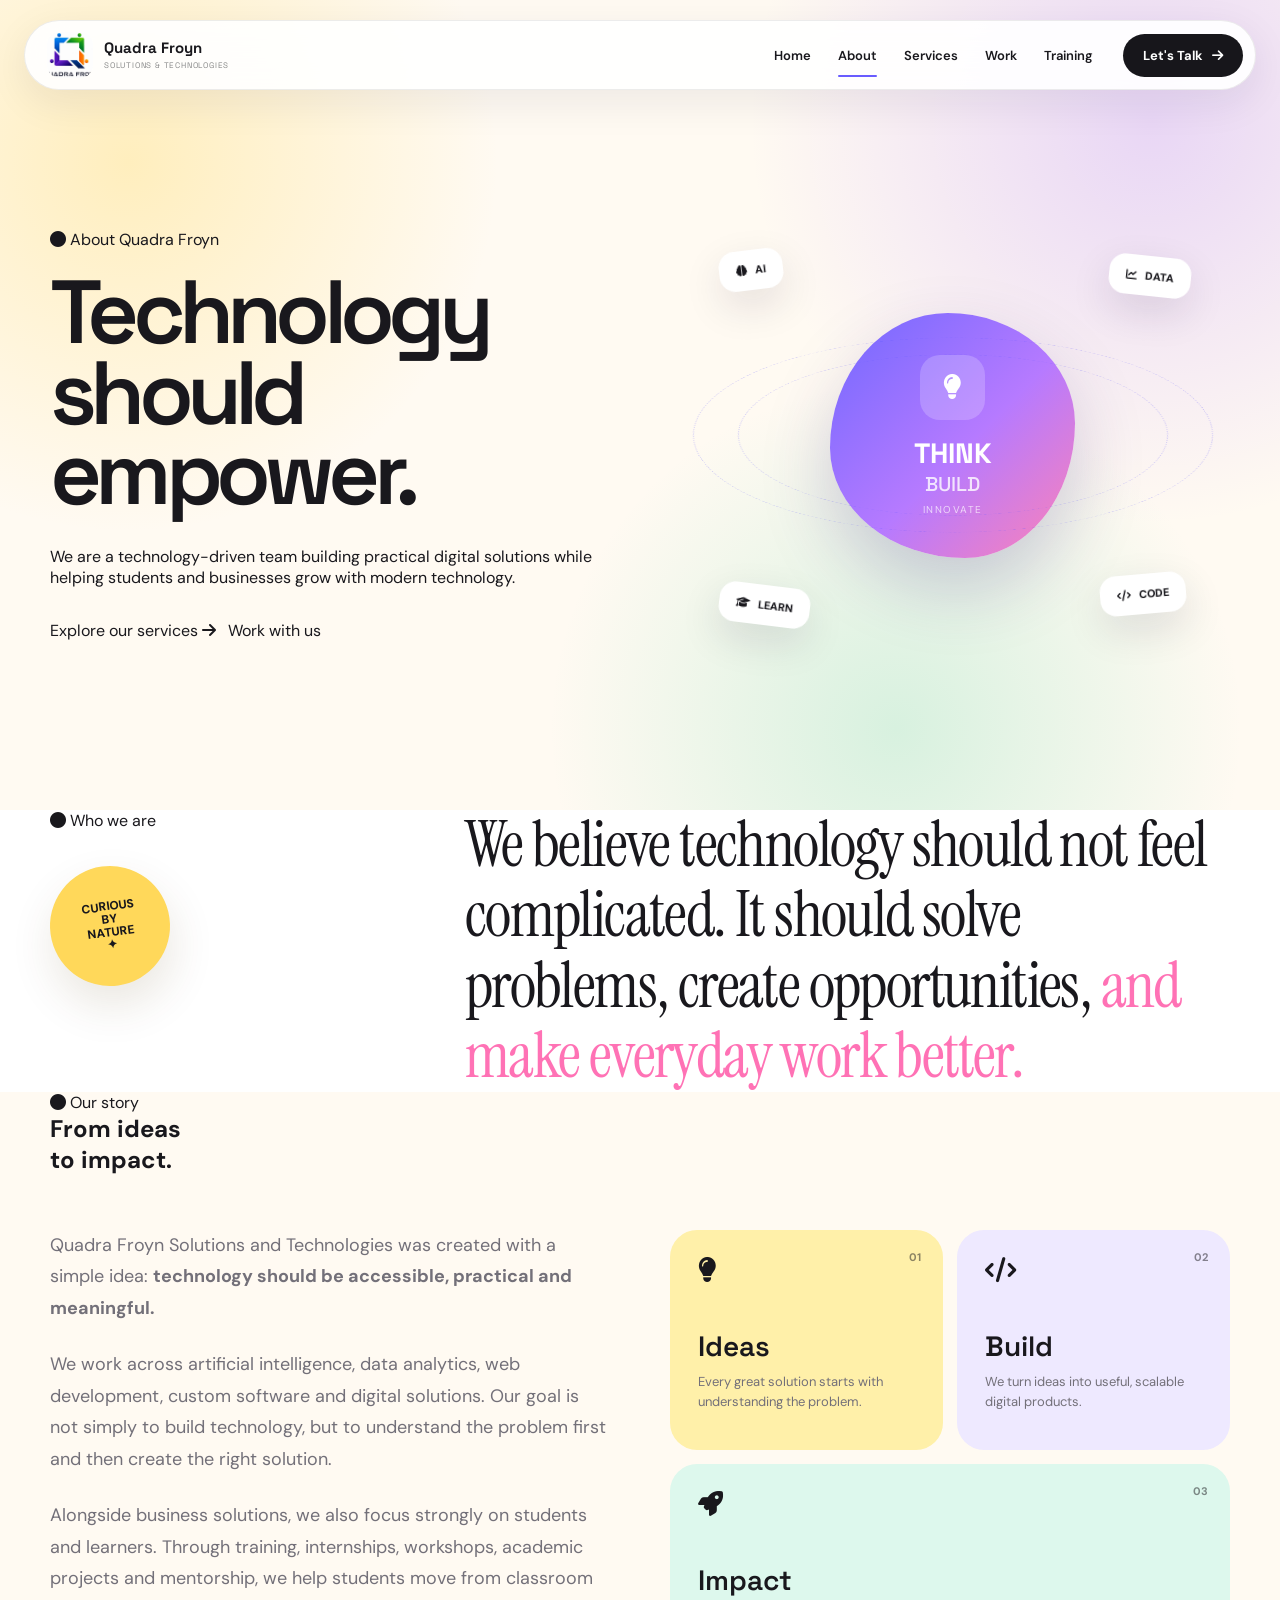
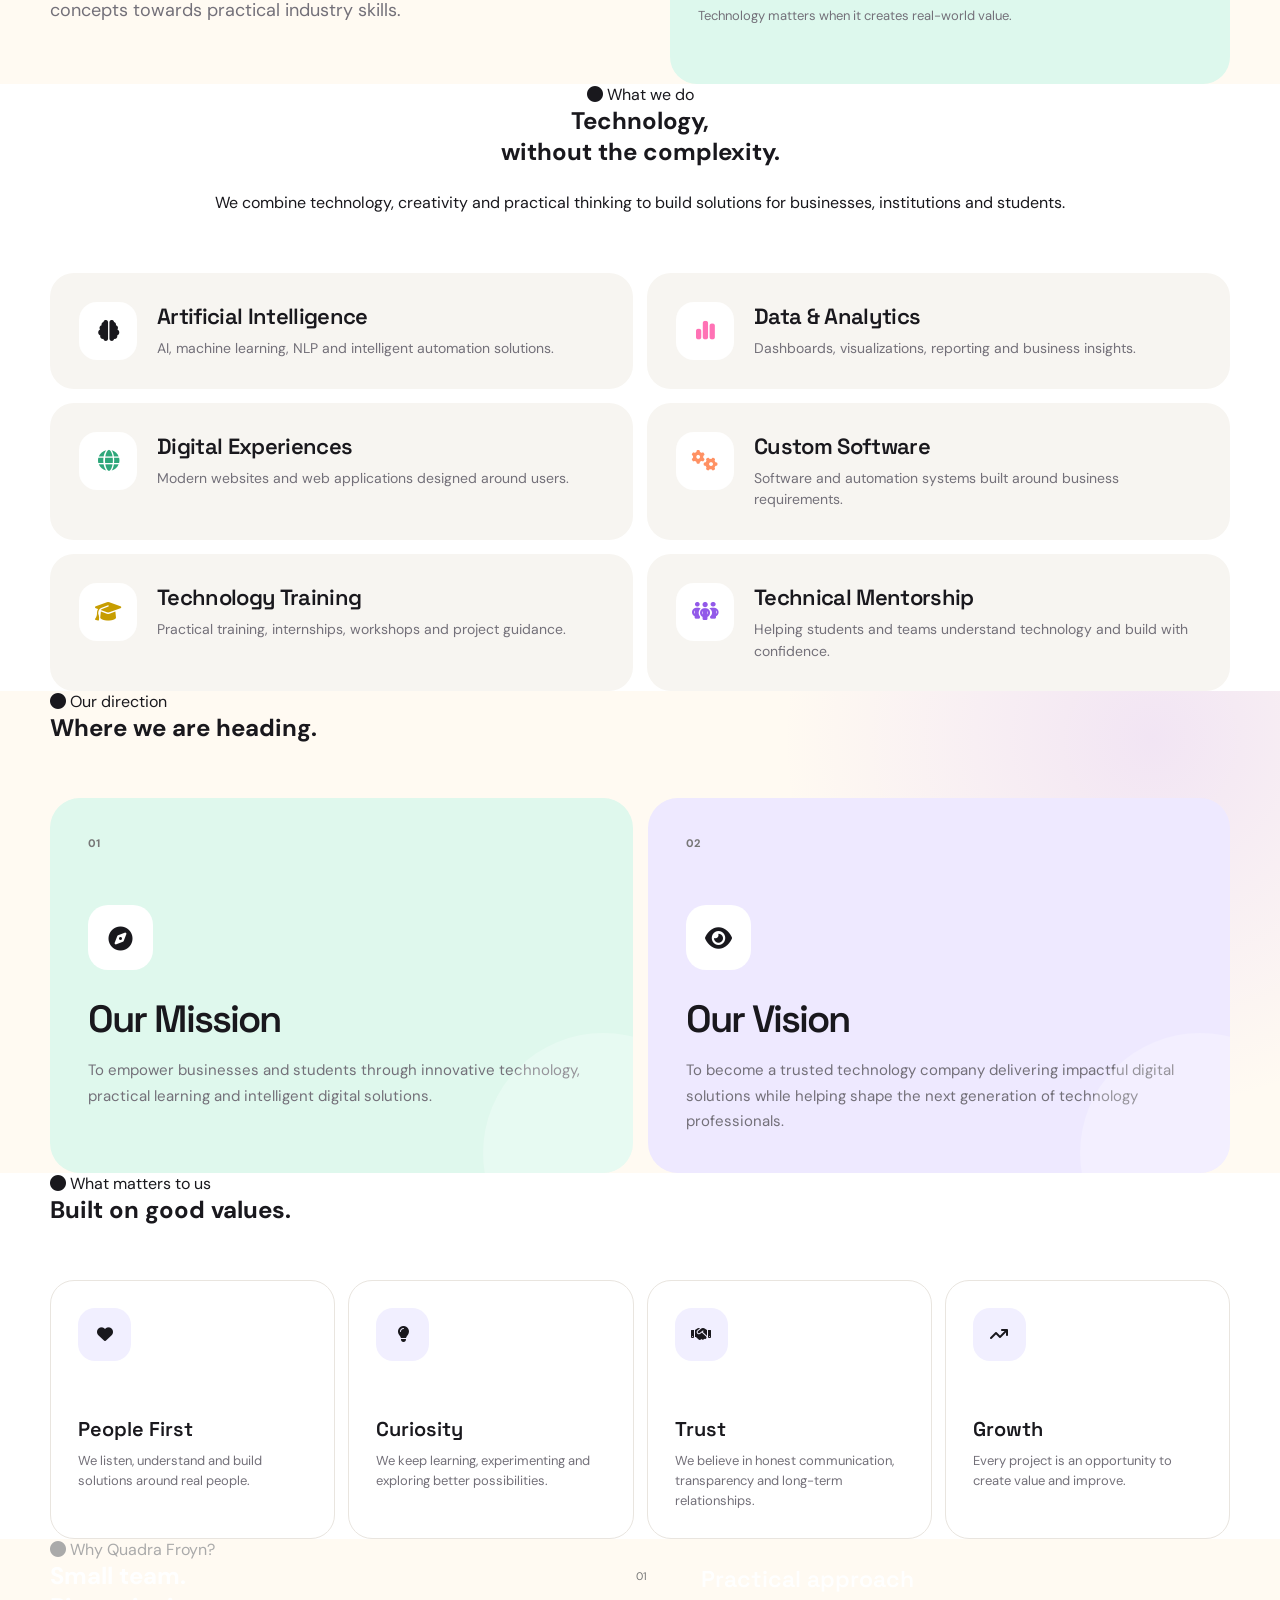
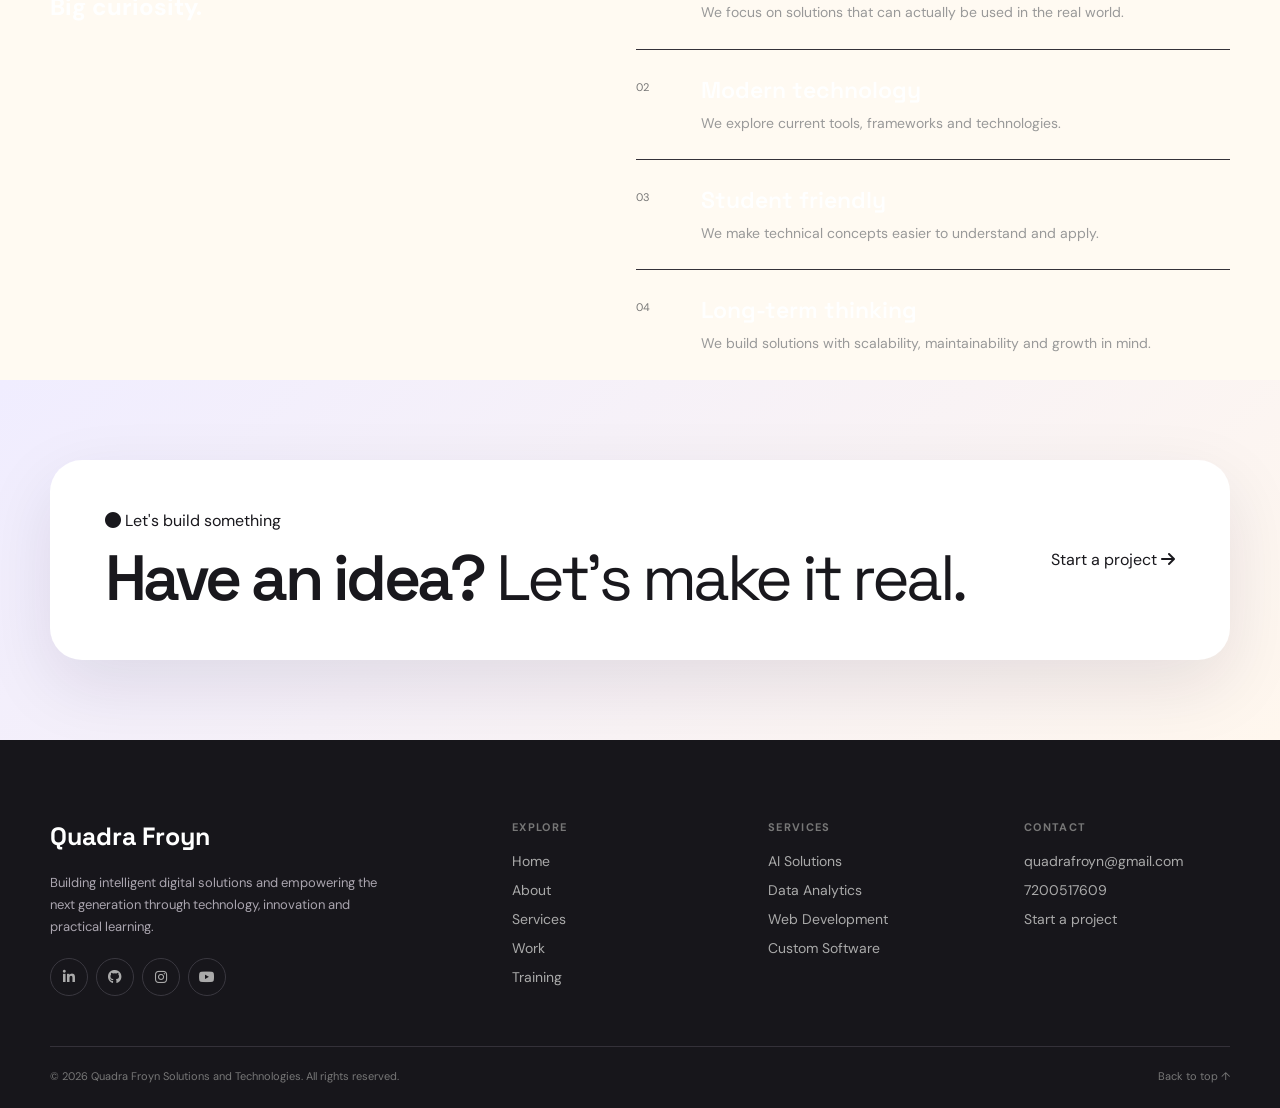
==== commit f0462605: "Update about.html" ====
--- a/about.html
+++ b/about.html
@@ -1182,8 +1182,8 @@
                         quadrafroyn@gmail.com
                     </a>
 
-                    <a href="tel:+918667662960">
-                        8667662960
+                    <a href="tel:+917200517609">
+                        7200517609
                     </a>
 
                     <a href="contact.html">
